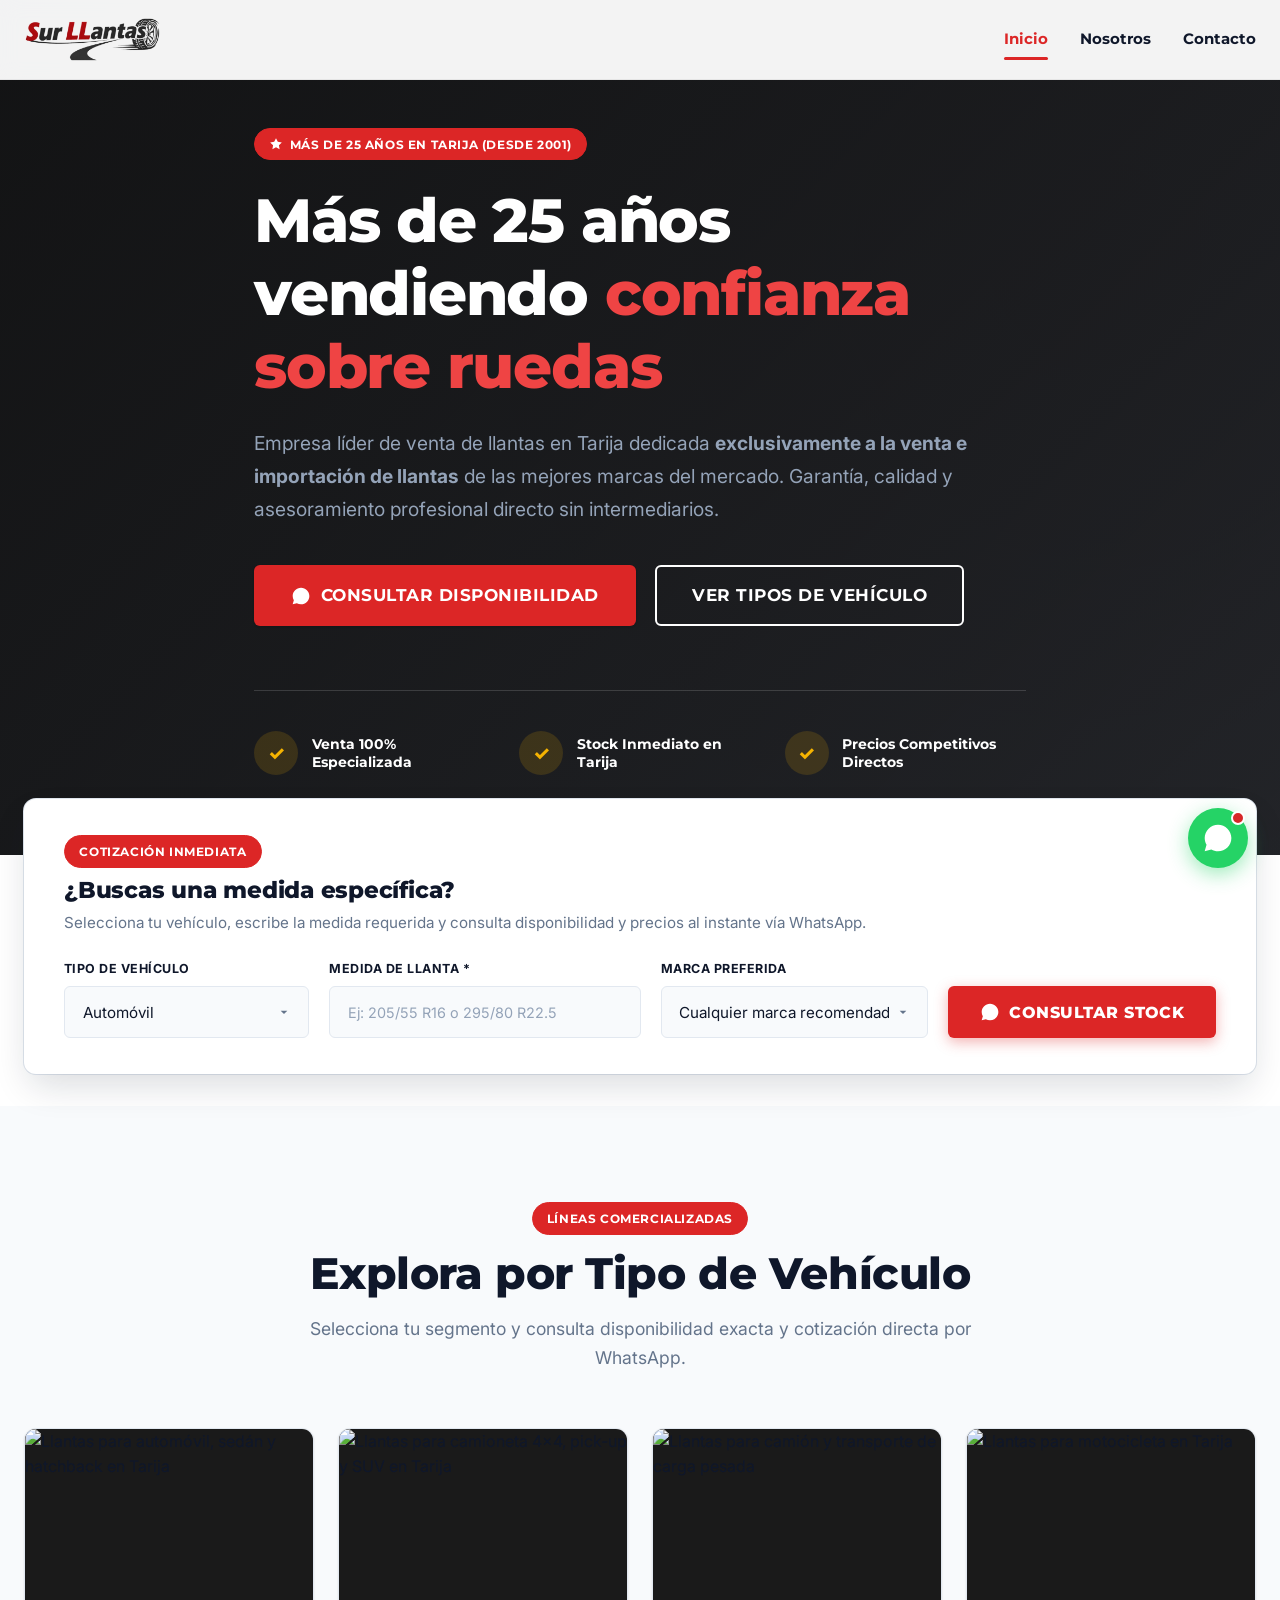
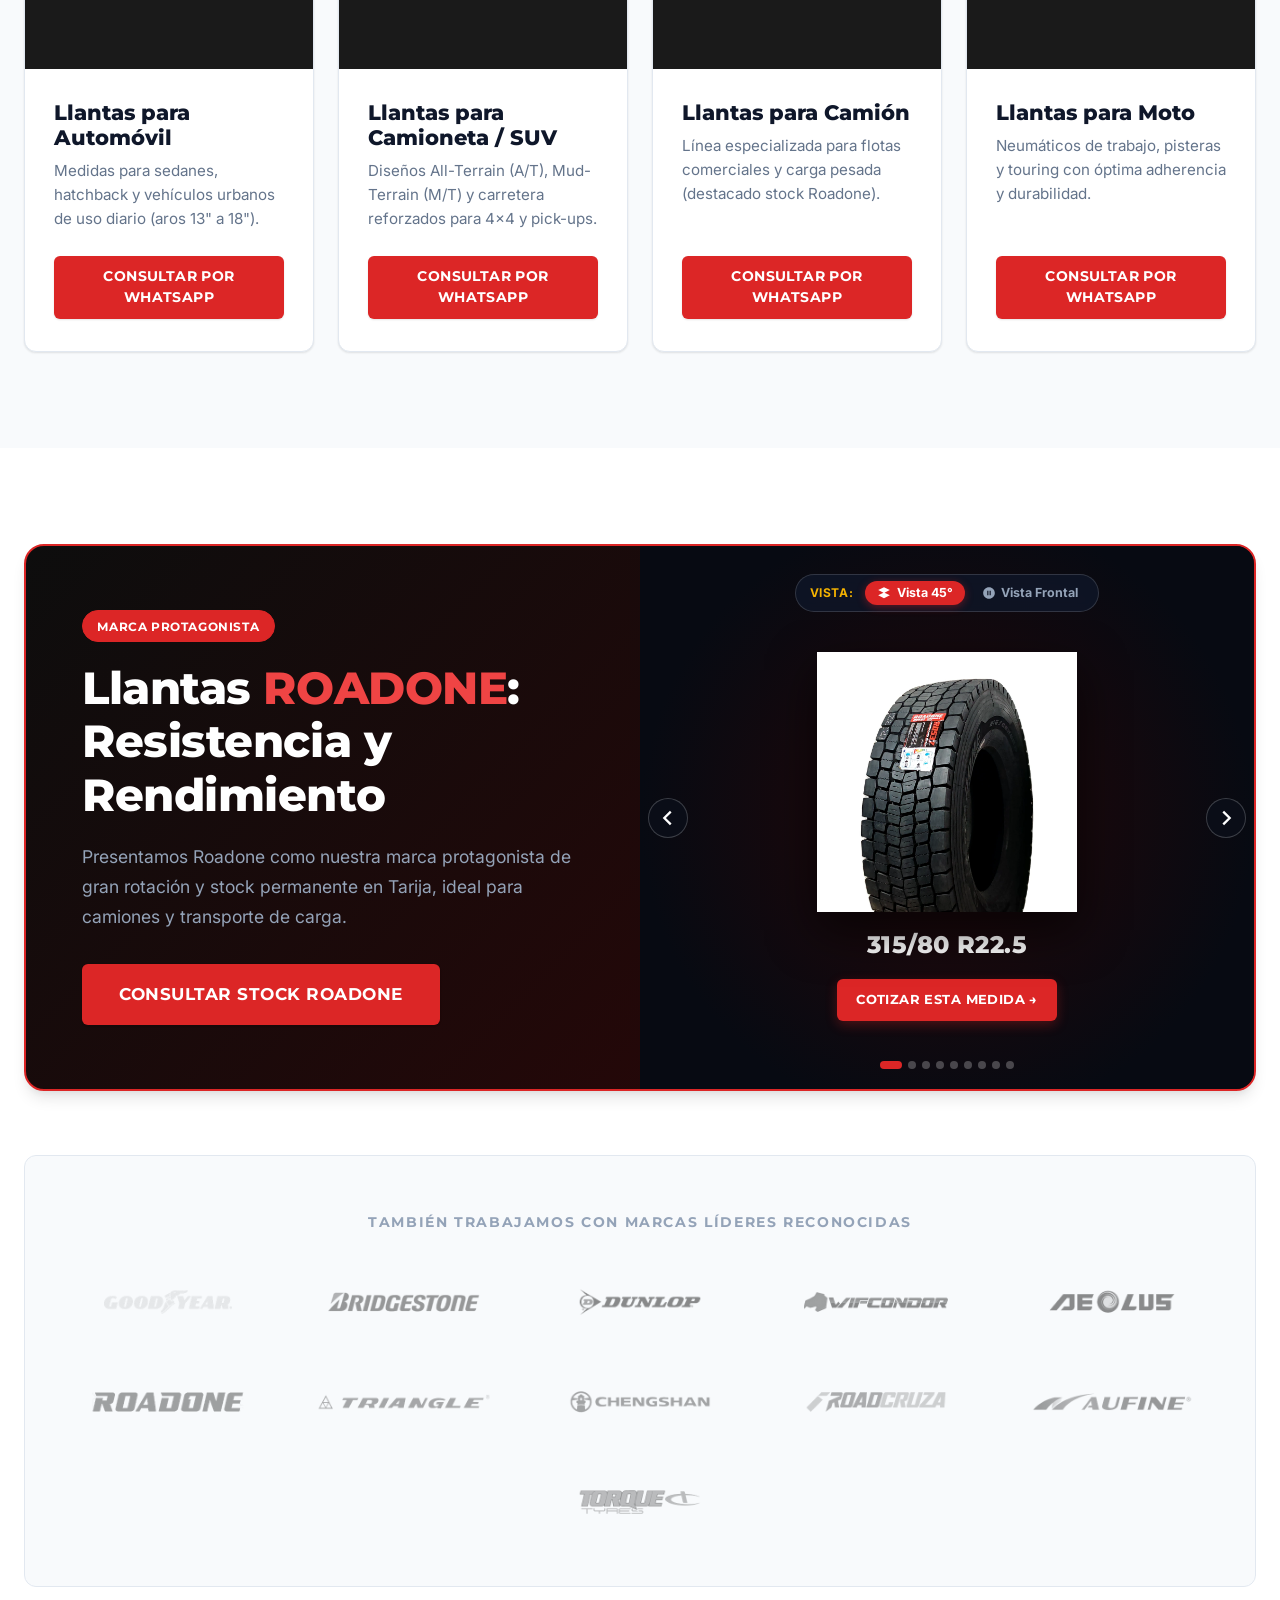
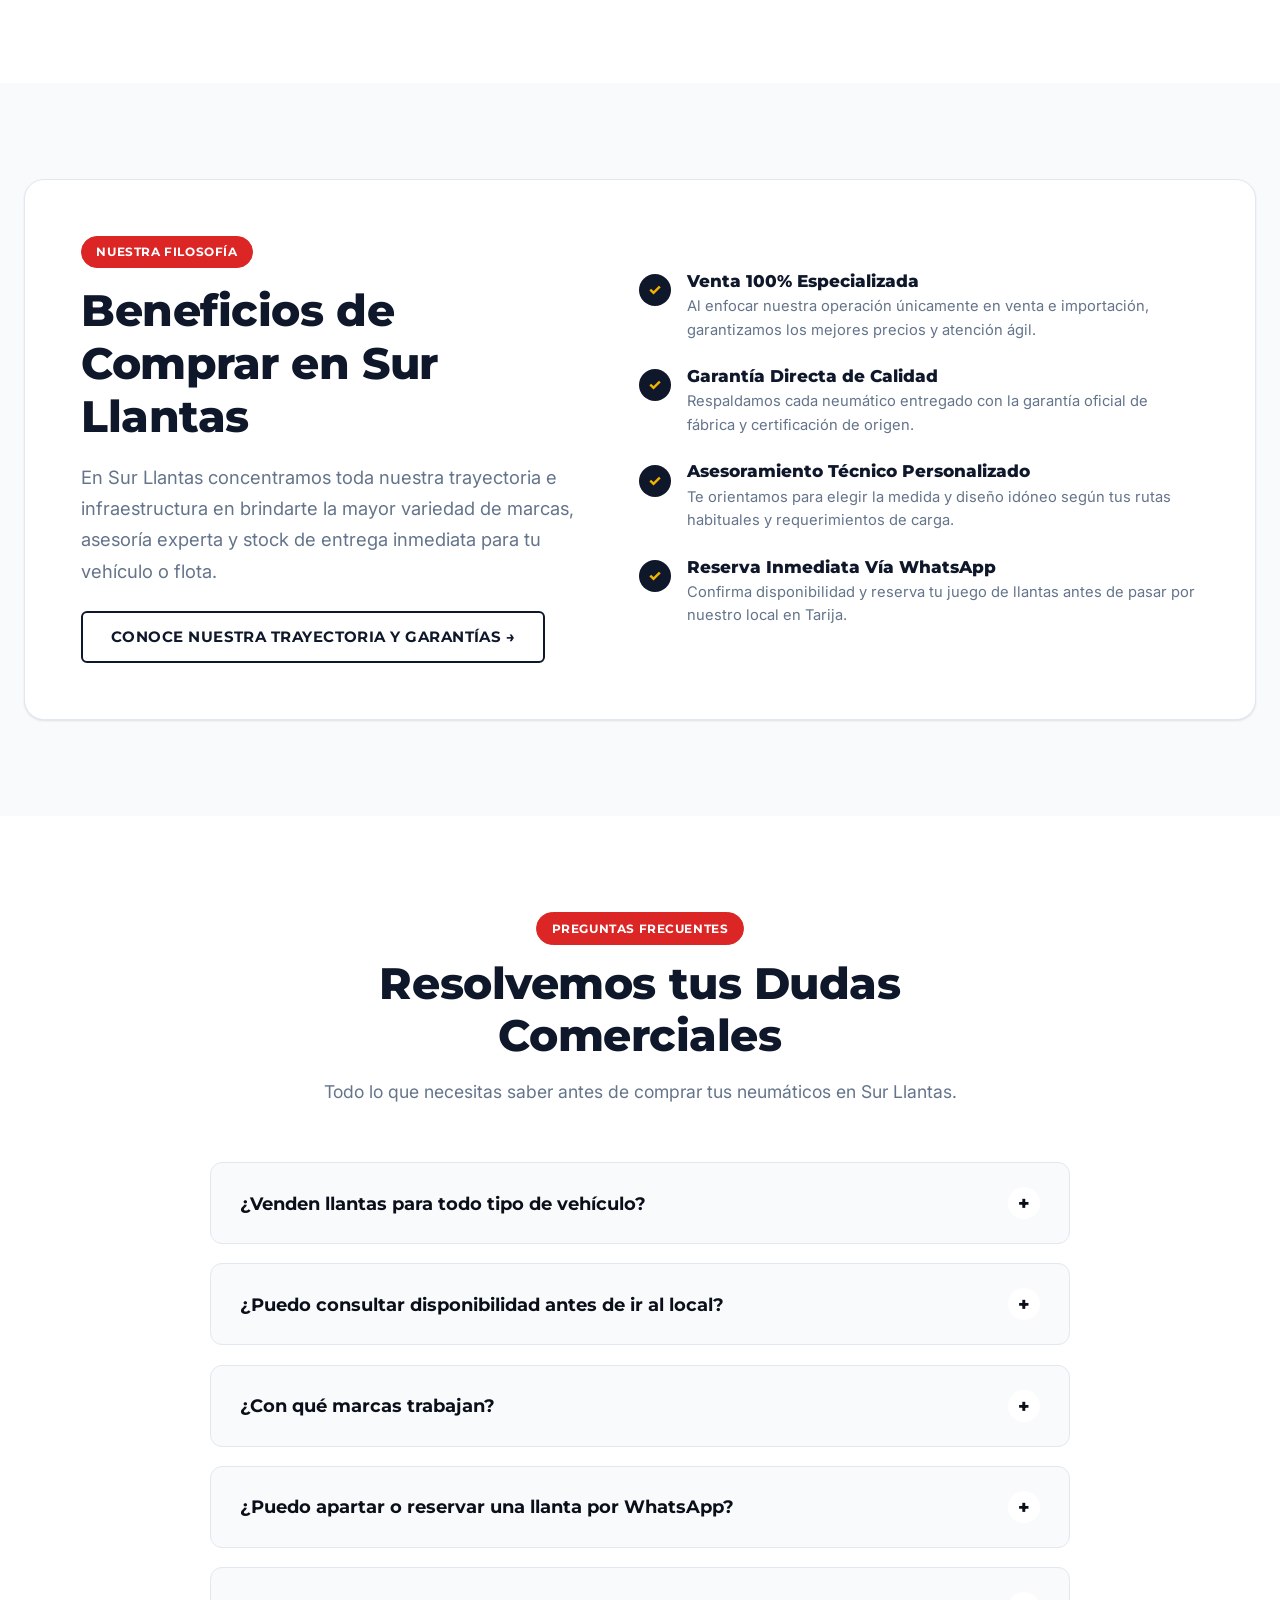
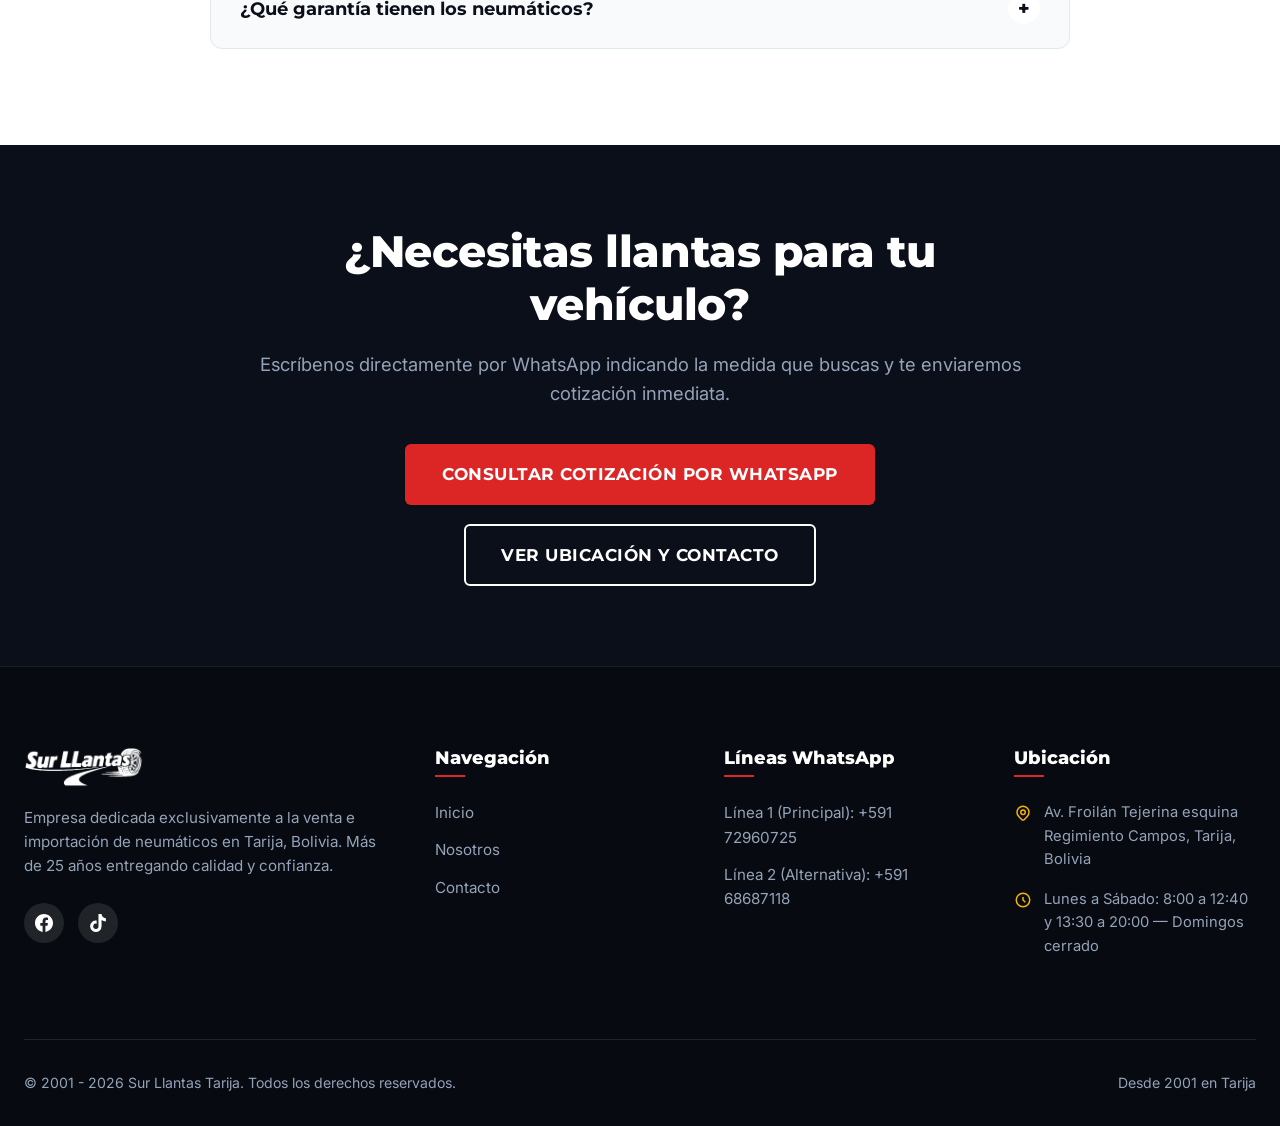
==== web/index.html @ 4b21f536 "feat(analytics): add Vercel Web Analytics and Speed Insights tracking scripts" ====
<!DOCTYPE html>
<html lang="es">
<head>
  <meta charset="UTF-8">
  <meta name="viewport" content="width=device-width, initial-scale=1.0">
  <title>Sur Llantas | Venta de Llantas en Tarija desde 2001</title>
  <meta name="description" content="Sur Llantas en Tarija, Bolivia. Más de 25 años dedicados exclusivamente a la venta e importación de llantas para autos, camionetas 4x4, camiones (marca Roadone) y maquinaria.">
  <meta name="keywords" content="Sur Llantas, venta de llantas Tarija, llantas Tarija Bolivia, Roadone Tarija, llantas camión tarija, tienda de llantas tarija">
  
  <!-- Open Graph & WhatsApp / Redes Sociales Preview Tags -->
  <meta property="og:site_name" content="Sur Llantas Tarija">
  <meta property="og:title" content="Sur Llantas | Venta de Llantas en Tarija desde 2001">
  <meta property="og:description" content="Más de 25 años de experiencia comercializando llantas en Tarija, Bolivia. Venta directa de marcas líderes como Roadone, Goodyear, Bridgestone, Dunlop, Condor, Aeolus, Triangle, Chengshan, Roadcruza, Aufine y Torque.">
  <meta property="og:image" content="https://surllantas.com.bo/assets/img/og-surllantas.jpg">
  <meta property="og:image:secure_url" content="https://surllantas.com.bo/assets/img/og-surllantas.jpg">
  <meta property="og:image:type" content="image/jpeg">
  <meta property="og:image:width" content="640">
  <meta property="og:image:height" content="640">
  <meta property="og:image:alt" content="Sur Llantas Tarija - Venta e Importación de Llantas">
  <meta property="og:url" content="https://surllantas.com.bo/">
  <link rel="canonical" href="https://surllantas.com.bo/">
  <meta property="og:type" content="website">
  <meta property="og:locale" content="es_BO">

  <!-- Twitter Card -->
  <meta name="twitter:card" content="summary_large_image">
  <meta name="twitter:title" content="Sur Llantas | Venta de Llantas en Tarija desde 2001">
  <meta name="twitter:description" content="Más de 25 años de experiencia comercializando llantas en Tarija, Bolivia. Venta directa de marcas líderes como Roadone, Goodyear, Bridgestone, Dunlop, Condor, Aeolus, Triangle, Chengshan, Roadcruza, Aufine y Torque.">
  <meta name="twitter:image" content="https://surllantas.com.bo/assets/img/og-surllantas.jpg">
  
  <!-- Search Engine Thumbnail (Google / Bing / Snippet Previews) -->
  <meta name="thumbnail" content="https://surllantas.com.bo/assets/img/og-surllantas.jpg">
  <link rel="image_src" href="https://surllantas.com.bo/assets/img/og-surllantas.jpg">
  
  <!-- Favicon & Search Engine Icons -->
  <link rel="icon" type="image/png" sizes="48x48" href="assets/img/favicon-48x48.png">
  <link rel="icon" type="image/png" sizes="96x96" href="assets/img/favicon-96x96.png">
  <link rel="icon" type="image/png" sizes="192x192" href="assets/img/favicon-192x192.png">
  <link rel="icon" type="image/png" sizes="512x512" href="assets/img/favicon-512x512.png">
  <link rel="shortcut icon" href="favicon.ico">
  <link rel="apple-touch-icon" sizes="180x180" href="apple-touch-icon.png">
  <link rel="manifest" href="site.webmanifest">
  <meta name="theme-color" content="#D32F2F">

  <!-- Google Fonts -->
  <link rel="preconnect" href="https://fonts.googleapis.com">
  <link rel="preconnect" href="https://fonts.gstatic.com" crossorigin>
  <link href="https://fonts.googleapis.com/css2?family=Inter:wght@400;500;600;700&family=Montserrat:wght@700;800;900&display=swap" rel="stylesheet">
  
  <!-- CSS -->
  <link rel="stylesheet" href="assets/css/styles.css?v=2.3">
  <style>
    .brand-logo-img { max-height: 54px !important; max-width: 180px !important; width: 100% !important; height: 54px !important; object-fit: contain; filter: grayscale(100%); opacity: 0.45; mix-blend-mode: multiply; }
    .brand-strip-grid { display: flex; flex-wrap: wrap; align-items: center; justify-content: center; gap: 2.75rem 3.5rem; max-width: 1240px; margin: 0 auto; }
    .brand-logo-item { display: flex; align-items: center; justify-content: center; width: 180px; height: 56px; }
  </style>

  <!-- JSON-LD Structured Data Schema (LocalBusiness / AutoPartsStore & WebPage) -->
  <script type="application/ld+json">
  {
    "@context": "https://schema.org",
    "@graph": [
      {
        "@type": "WebSite",
        "@id": "https://surllantas.com.bo/#website",
        "url": "https://surllantas.com.bo/",
        "name": "Sur Llantas Tarija",
        "publisher": {
          "@id": "https://surllantas.com.bo/#organization"
        }
      },
      {
        "@type": "WebPage",
        "@id": "https://surllantas.com.bo/#webpage",
        "url": "https://surllantas.com.bo/",
        "name": "Sur Llantas | Venta de Llantas en Tarija desde 2001",
        "isPartOf": {
          "@id": "https://surllantas.com.bo/#website"
        },
        "about": {
          "@id": "https://surllantas.com.bo/#organization"
        },
        "description": "Sur Llantas en Tarija, Bolivia. Más de 25 años dedicados exclusivamente a la venta e importación de llantas para autos, camionetas 4x4, camiones (marca Roadone) y maquinaria.",
        "primaryImageOfPage": {
          "@type": "ImageObject",
          "@id": "https://surllantas.com.bo/#primaryimage",
          "url": "https://surllantas.com.bo/assets/img/og-surllantas.jpg",
          "contentUrl": "https://surllantas.com.bo/assets/img/og-surllantas.jpg",
          "width": 640,
          "height": 640,
          "caption": "Sur Llantas Tarija - Logotipo e Identidad Oficial"
        }
      },
      {
        "@type": "AutoPartsStore",
        "@id": "https://surllantas.com.bo/#organization",
        "name": "Sur Llantas",
        "image": {
          "@id": "https://surllantas.com.bo/#primaryimage"
        },
        "logo": {
          "@type": "ImageObject",
          "url": "https://surllantas.com.bo/assets/img/logo-sur-llantas.png",
          "width": 600,
          "height": 180
        },
        "description": "Empresa líder de venta de llantas en Tarija dedicada exclusivamente a la venta e importación de llantas de las mejores marcas del mercado.",
        "url": "https://surllantas.com.bo",
        "telephone": ["+591 72960725", "+591 68687118"],
        "address": {
          "@type": "PostalAddress",
          "streetAddress": "Av. Froilán Tejerina esquina Regimiento Campos",
          "addressLocality": "Tarija",
          "addressRegion": "Tarija",
          "addressCountry": "BO"
        },
        "geo": {
          "@type": "GeoCoordinates",
          "latitude": -21.5121685,
          "longitude": -64.7354856
        },
        "hasMap": "https://www.google.com/maps/place/Sur+Llantas/@-21.5121919,-64.7356868,21z/data=!4m6!3m5!1s0x94064932cfb70e77:0x7c5b359980b01ece!8m2!3d-21.5121685!4d-64.7354856!16s%2Fg%2F11pyr9pqn7",
        "openingHoursSpecification": [
          {
            "@type": "OpeningHoursSpecification",
            "dayOfWeek": ["Monday", "Tuesday", "Wednesday", "Thursday", "Friday", "Saturday"],
            "opens": "08:00",
            "closes": "12:40"
          },
          {
            "@type": "OpeningHoursSpecification",
            "dayOfWeek": ["Monday", "Tuesday", "Wednesday", "Thursday", "Friday", "Saturday"],
            "opens": "13:30",
            "closes": "20:00"
          }
        ],
        "priceRange": "$$",
        "sameAs": [
          "https://www.facebook.com/profile.php?id=100077579211868",
          "https://www.tiktok.com/@surllantas.tarija"
        ]
      }
    ]
  }
  </script>

  <!-- Vercel Web Analytics & Speed Insights -->
  <script>
    window.va = window.va || function () { (window.vaq = window.vaq || []).push(arguments); };
  </script>
  <script defer src="/_vercel/insights/script.js"></script>
  <script>
    window.si = window.si || function () { (window.siq = window.siq || []).push(arguments); };
  </script>
  <script defer src="/_vercel/speed-insights/script.js"></script>
</head>
<body>

  <!-- NAVBAR (SHARED ACROSS ALL PAGES) -->
  <header class="navbar">
    <div class="container navbar__container">
      <a href="index.html" class="navbar__logo">
        <img src="assets/img/logo-sur-llantas.png" alt="Sur Llantas Tarija - Venta de Llantas" class="navbar__logo-img">
      </a>

      <nav class="navbar__nav">
        <a href="index.html" class="navbar__link active">Inicio</a>
        <a href="nosotros.html" class="navbar__link">Nosotros</a>
        <a href="contacto.html" class="navbar__link">Contacto</a>
      </nav>

      <button class="navbar__toggle" aria-label="Abrir menú de navegación móvil" aria-expanded="false">
        <span></span>
        <span></span>
        <span></span>
      </button>
    </div>
  </header>

  <!-- Mobile Drawer Menu -->
  <div class="mobile-menu__overlay"></div>
  <aside class="mobile-menu">
    <div class="mobile-menu__nav">
      <a href="index.html" class="mobile-menu__link active">Inicio</a>
      <a href="nosotros.html" class="mobile-menu__link">Nosotros</a>
      <a href="contacto.html" class="mobile-menu__link">Contacto</a>
    </div>
  </aside>

  <!-- MAIN CONTENT CONTAINER (SEMANTIC & ACCESSIBLE) -->
  <main id="main-content">

  <!-- HERO SECTION -->
  <section class="hero">
    <div class="hero__overlay"></div>
    <div class="container hero__content reveal">
      <div class="badge badge--red hero__badge">
        <svg width="14" height="14" fill="currentColor" viewBox="0 0 24 24">
          <path d="M12 2L15.09 8.26L22 9.27L17 14.14L18.18 21.02L12 17.77L5.82 21.02L7 14.14L2 9.27L8.91 8.26L12 2Z"/>
        </svg>
        Más de 25 Años en Tarija (Desde 2001)
      </div>

      <h1 class="heading-xl hero__title">
        Más de 25 años vendiendo <span style="color: var(--color-rojo-luminoso);">confianza sobre ruedas</span>
      </h1>

      <p class="hero__subtitle">
        Empresa líder de venta de llantas en Tarija dedicada <strong>exclusivamente a la venta e importación de llantas</strong> de las mejores marcas del mercado. Garantía, calidad y asesoramiento profesional directo sin intermediarios.
      </p>

      <div class="hero__actions">
        <a href="https://wa.me/59172960725?text=Hola,%20quiero%20consultar%20disponibilidad%20de%20llantas" target="_blank" class="btn btn--primary btn--lg" aria-label="Consultar disponibilidad por WhatsApp">
          <svg width="20" height="20" fill="currentColor" viewBox="0 0 24 24">
            <path d="M12.031 2c-5.514 0-9.999 4.486-9.999 10 0 1.8.473 3.557 1.371 5.097L2 22l4.996-1.332C8.473 21.536 10.222 22 12.031 22c5.514 0 10-4.486 10-10s-4.486-10-10-10z"/>
          </svg>
          Consultar disponibilidad
        </a>
        <a href="#categorias" class="btn btn--outline-white btn--lg">
          Ver Tipos de Vehículo
        </a>
      </div>

      <div class="hero__features">
        <div class="hero-feat">
          <div class="hero-feat__icon">✓</div>
          <div class="hero-feat__text">Venta 100% Especializada</div>
        </div>
        <div class="hero-feat">
          <div class="hero-feat__icon">✓</div>
          <div class="hero-feat__text">Stock Inmediato en Tarija</div>
        </div>
        <div class="hero-feat">
          <div class="hero-feat__icon">✓</div>
          <div class="hero-feat__text">Precios Competitivos Directos</div>
        </div>
      </div>
    </div>
  </section>

  <!-- SELECTOR RÁPIDO DE MEDIDAS (COTIZADOR EXPRESS A WHATSAPP) -->
  <section class="section-quote-bar" aria-label="Cotizador rápido de llantas por medida">
    <div class="container">
      <div class="quote-bar-card reveal">
        <div class="quote-bar-header">
          <div class="badge badge--red quote-bar-header__badge">Cotización Inmediata</div>
          <h2 class="quote-bar-header__title">¿Buscas una medida específica?</h2>
          <p class="quote-bar-header__desc">Selecciona tu vehículo, escribe la medida requerida y consulta disponibilidad y precios al instante vía WhatsApp.</p>
        </div>

        <form id="tireQuoteForm" class="quote-bar-form" novalidate>
          <div class="quote-form-group">
            <label for="quoteVehicle" class="quote-form-label">Tipo de Vehículo</label>
            <div class="quote-select-wrapper">
              <select id="quoteVehicle" name="vehicle" class="quote-form-select" required>
                <option value="Automóvil" selected>Automóvil</option>
                <option value="Camioneta / 4x4">Camioneta / 4x4</option>
                <option value="Camión / Transporte Pesado">Camión / Transporte Pesado</option>
                <option value="Motocicleta">Motocicleta</option>
              </select>
            </div>
          </div>

          <div class="quote-form-group">
            <label for="quoteSize" class="quote-form-label">Medida de Llanta *</label>
            <input 
              type="text" 
              id="quoteSize" 
              name="size" 
              class="quote-form-input" 
              placeholder="Ej: 205/55 R16 o 295/80 R22.5" 
              required
              autocomplete="off"
            >
          </div>

          <div class="quote-form-group">
            <label for="quoteBrand" class="quote-form-label">Marca Preferida</label>
            <div class="quote-select-wrapper">
              <select id="quoteBrand" name="brand" class="quote-form-select">
                <option value="Cualquier marca recomendada" selected>Cualquier marca recomendada</option>
                <option value="Roadone">Roadone</option>
                <option value="Goodyear">Goodyear</option>
                <option value="Bridgestone">Bridgestone</option>
                <option value="Dunlop">Dunlop</option>
                <option value="Roadcruza">Roadcruza</option>
                <option value="Condor">Condor</option>
                <option value="Triangle">Triangle</option>
              </select>
            </div>
          </div>

          <div class="quote-form-group quote-form-group--submit">
            <button type="submit" class="btn btn--primary btn--quote-submit" aria-label="Consultar stock de llantas por WhatsApp">
              <svg width="20" height="20" fill="currentColor" viewBox="0 0 24 24" aria-hidden="true">
                <path d="M12.031 2c-5.514 0-9.999 4.486-9.999 10 0 1.8.473 3.557 1.371 5.097L2 22l4.996-1.332C8.473 21.536 10.222 22 12.031 22c5.514 0 10-4.486 10-10s-4.486-10-10-10z"/>
              </svg>
              <span>Consultar Stock</span>
            </button>
          </div>
        </form>
      </div>
    </div>
  </section>



  <!-- EXPLORA POR TIPO DE VEHÍCULO (CATEGORÍAS) -->
  <section id="categorias" class="section-catalog" style="padding: 6rem 0; background-color: var(--bg-surface);">
    <div class="container">
      <div class="section-header text-center reveal">
        <div class="badge badge--red section-header__subtitle">Líneas Comercializadas</div>
        <h2 class="heading-lg section-header__title">Explora por Tipo de Vehículo</h2>
        <p class="section-header__desc">
          Selecciona tu segmento y consulta disponibilidad exacta y cotización directa por WhatsApp.
        </p>
      </div>

      <div class="grid-4">
        <!-- Automóvil -->
        <div class="category-card reveal">
          <div class="category-card__media">
            <img src="https://images.unsplash.com/photo-1541899481282-d53bffe3c35d?q=80&w=800&auto=format&fit=crop" alt="Llantas para automóvil, sedán y hatchback en Tarija" class="category-card__img" loading="lazy">
          </div>
          <div class="category-card__body">
            <div>
              <h3 class="heading-md category-card__title">Llantas para Automóvil</h3>
              <p class="category-card__desc">Medidas para sedanes, hatchback y vehículos urbanos de uso diario (aros 13" a 18").</p>
            </div>
            <div>
              <a href="https://wa.me/59172960725?text=Hola,%20quisiera%20consultar%20tallas%20y%20precios%20de%20llantas%20para%20Autom%C3%B3vil" target="_blank" class="btn btn--primary btn--sm" style="width: 100%;" aria-label="Consultar llantas para automóvil">
                Consultar por WhatsApp
              </a>
            </div>
          </div>
        </div>

        <!-- Camioneta / SUV -->
        <div class="category-card reveal">
          <div class="category-card__media">
            <img src="https://images.unsplash.com/photo-1559416523-140ddc3d238c?q=80&w=800&auto=format&fit=crop" alt="Llantas para camioneta 4x4, pick-up y SUV en Tarija" class="category-card__img" loading="lazy">
          </div>
          <div class="category-card__body">
            <div>
              <h3 class="heading-md category-card__title">Llantas para Camioneta / SUV</h3>
              <p class="category-card__desc">Diseños All-Terrain (A/T), Mud-Terrain (M/T) y carretera reforzados para 4x4 y pick-ups.</p>
            </div>
            <div>
              <a href="https://wa.me/59172960725?text=Hola,%20quisiera%20consultar%20disponibilidad%20de%20llantas%20para%20Camioneta%20o%20SUV" target="_blank" class="btn btn--primary btn--sm" style="width: 100%;" aria-label="Consultar llantas para camioneta">
                Consultar por WhatsApp
              </a>
            </div>
          </div>
        </div>

        <!-- Camión -->
        <div class="category-card reveal">
          <div class="category-card__media">
            <img src="https://images.unsplash.com/photo-1601584115197-04ecc0da31d7?q=80&w=800&auto=format&fit=crop" alt="Llantas para camión y transporte de carga pesada" class="category-card__img" loading="lazy">
          </div>
          <div class="category-card__body">
            <div>
              <h3 class="heading-md category-card__title">Llantas para Camión</h3>
              <p class="category-card__desc">Línea especializada para flotas comerciales y carga pesada (destacado stock Roadone).</p>
            </div>
            <div>
              <a href="https://wa.me/59172960725?text=Hola,%20quisiera%20consultar%20stock%20de%20llantas%20para%20Cami%C3%B3n" target="_blank" class="btn btn--primary btn--sm" style="width: 100%;" aria-label="Consultar llantas para camión">
                Consultar por WhatsApp
              </a>
            </div>
          </div>
        </div>

        <!-- Moto -->
        <div class="category-card reveal">
          <div class="category-card__media">
            <img src="https://images.unsplash.com/photo-1558981806-ec527fa84c39?q=80&w=800&auto=format&fit=crop" alt="Llantas para motocicleta en Tarija" class="category-card__img" loading="lazy">
          </div>
          <div class="category-card__body">
            <div>
              <h3 class="heading-md category-card__title">Llantas para Moto</h3>
              <p class="category-card__desc">Neumáticos de trabajo, pisteras y touring con óptima adherencia y durabilidad.</p>
            </div>
            <div>
              <a href="https://wa.me/59172960725?text=Hola,%20quisiera%20consultar%20medidas%20de%20llantas%20para%20Moto" target="_blank" class="btn btn--primary btn--sm" style="width: 100%;" aria-label="Consultar llantas para moto">
                Consultar por WhatsApp
              </a>
            </div>
          </div>
        </div>
      </div>
    </div>
  </section>

  <!-- MARCA DESTACADA (ROADONE) -->
  <section class="section-brand">
    <div class="container">
      <div class="brand-banner reveal">
        <div class="brand-banner__grid">
          <div class="brand-banner__content">
            <div class="badge badge--red brand-banner__badge">Marca Protagonista</div>
            <h2 class="heading-lg brand-banner__title">
              Llantas <span>ROADONE</span>: Resistencia y Rendimiento
            </h2>
            <p class="brand-banner__desc">
              Presentamos Roadone como nuestra marca protagonista de gran rotación y stock permanente en Tarija, ideal para camiones y transporte de carga.
            </p>
            <div class="brand-banner__actions">
              <a href="https://wa.me/59172960725?text=Hola,%20quiero%20consultar%20stock%20y%20precios%20de%20la%20marca%20Roadone" target="_blank" class="btn btn--red btn--lg" aria-label="Consultar Stock Roadone por WhatsApp">
                Consultar Stock Roadone
              </a>
            </div>
          </div>

          <div class="brand-banner__media roadone-slider-wrapper">
            
            <!-- Angle Switcher: 45° vs Frente -->
            <div class="roadone-angle-toggle" role="group" aria-label="Cambiar ángulo de visualización de llantas">
              <span class="roadone-angle-toggle__label">Vista:</span>
              <div class="roadone-angle-toggle__pills">
                <button type="button" class="roadone-angle-btn active" data-angle="45" aria-pressed="true">
                  <svg width="14" height="14" fill="currentColor" viewBox="0 0 24 24"><path d="M12 2L2 7l10 5 10-5-10-5zm0 9l-10 5 10 5 10-5-10-5z"/></svg>
                  Vista 45°
                </button>
                <button type="button" class="roadone-angle-btn" data-angle="frente" aria-pressed="false">
                  <svg width="14" height="14" fill="currentColor" viewBox="0 0 24 24"><path d="M12 2C6.48 2 2 6.48 2 12s4.48 10 10 10 10-4.48 10-10S17.52 2 12 2zm-1 14H9V8h2v8zm4 0h-2V8h2v8z"/></svg>
                  Vista Frontal
                </button>
              </div>
            </div>

            <!-- Slider Viewport & Slides Track -->
            <div class="roadone-slider" id="roadoneSlider" aria-roledescription="carrusel" aria-label="Catálogo de modelos Roadone en stock">
              <div class="roadone-slider__track" id="roadoneSliderTrack">

                <!-- Slide 1: 315/80 R22.5 -->
                <div class="roadone-card active" data-size="315/80 R22.5">
                  <div class="roadone-card__visual">
                    <img src="assets/img/productos/roadone-rd537-45.webp" alt="Llanta Roadone 315/80R22.5 vista 45 grados" class="roadone-card__img roadone-card__img--45" loading="lazy">
                    <img src="assets/img/productos/roadone-rd537-frente.webp" alt="Llanta Roadone 315/80R22.5 vista frontal" class="roadone-card__img roadone-card__img--frente" style="display:none;" loading="lazy">
                  </div>
                  <div class="roadone-card__meta">
                    <span class="roadone-card__size">315/80 R22.5</span>
                  </div>
                  <a href="https://wa.me/59172960725?text=Hola,%20quiero%20consultar%20precio%20y%20stock%20de%20la%20llanta%20Roadone%20medida%20315/80R22.5" target="_blank" class="btn btn--primary btn--sm roadone-card__btn" aria-label="Cotizar medida 315/80 R22.5 por WhatsApp">
                    Cotizar esta Medida →
                  </a>
                </div>

                <!-- Slide 2: 315/80 R22.5 (HF31) -->
                <div class="roadone-card" data-size="315/80 R22.5">
                  <div class="roadone-card__visual">
                    <img src="assets/img/productos/roadone-hf31-45.webp" alt="Llanta Roadone 315/80R22.5 vista 45 grados" class="roadone-card__img roadone-card__img--45" loading="lazy">
                    <img src="assets/img/productos/roadone-hf31-frente.webp" alt="Llanta Roadone 315/80R22.5 vista frontal" class="roadone-card__img roadone-card__img--frente" style="display:none;" loading="lazy">
                  </div>
                  <div class="roadone-card__meta">
                    <span class="roadone-card__size">315/80 R22.5</span>
                  </div>
                  <a href="https://wa.me/59172960725?text=Hola,%20quiero%20consultar%20precio%20y%20stock%20de%20la%20llanta%20Roadone%20medida%20315/80R22.5" target="_blank" class="btn btn--primary btn--sm roadone-card__btn" aria-label="Cotizar medida 315/80 R22.5 por WhatsApp">
                    Cotizar esta Medida →
                  </a>
                </div>

                <!-- Slide 3: 12 R22.5 -->
                <div class="roadone-card" data-size="12 R22.5">
                  <div class="roadone-card__visual">
                    <img src="assets/img/productos/roadone-qa919-45.webp" alt="Llanta Roadone 12R22.5 vista 45 grados" class="roadone-card__img roadone-card__img--45" loading="lazy">
                    <img src="assets/img/productos/roadone-qa919-frente.webp" alt="Llanta Roadone 12R22.5 vista frontal" class="roadone-card__img roadone-card__img--frente" style="display:none;" loading="lazy">
                  </div>
                  <div class="roadone-card__meta">
                    <span class="roadone-card__size">12 R22.5</span>
                  </div>
                  <a href="https://wa.me/59172960725?text=Hola,%20quiero%20consultar%20precio%20y%20stock%20de%20la%20llanta%20Roadone%20medida%2012R22.5" target="_blank" class="btn btn--primary btn--sm roadone-card__btn" aria-label="Cotizar medida 12 R22.5 por WhatsApp">
                    Cotizar esta Medida →
                  </a>
                </div>

                <!-- Slide 4: 295/80 R22.5 -->
                <div class="roadone-card" data-size="295/80 R22.5">
                  <div class="roadone-card__visual">
                    <img src="assets/img/productos/roadone-rd35-45.webp" alt="Llanta Roadone 295/80R22.5 vista 45 grados" class="roadone-card__img roadone-card__img--45" loading="lazy">
                    <img src="assets/img/productos/roadone-rd35-frente.webp" alt="Llanta Roadone 295/80R22.5 vista frontal" class="roadone-card__img roadone-card__img--frente" style="display:none;" loading="lazy">
                  </div>
                  <div class="roadone-card__meta">
                    <span class="roadone-card__size">295/80 R22.5</span>
                  </div>
                  <a href="https://wa.me/59172960725?text=Hola,%20quiero%20consultar%20precio%20y%20stock%20de%20la%20llanta%20Roadone%20medida%20295/80R22.5" target="_blank" class="btn btn--primary btn--sm roadone-card__btn" aria-label="Cotizar medida 295/80 R22.5 por WhatsApp">
                    Cotizar esta Medida →
                  </a>
                </div>

                <!-- Slide 5: 315/80 R22.5 (HF81) -->
                <div class="roadone-card" data-size="315/80 R22.5">
                  <div class="roadone-card__visual">
                    <img src="assets/img/productos/roadone-hf81-45.webp" alt="Llanta Roadone 315/80R22.5 vista 45 grados" class="roadone-card__img roadone-card__img--45" loading="lazy">
                    <img src="assets/img/productos/roadone-hf81-frente.webp" alt="Llanta Roadone 315/80R22.5 vista frontal" class="roadone-card__img roadone-card__img--frente" style="display:none;" loading="lazy">
                  </div>
                  <div class="roadone-card__meta">
                    <span class="roadone-card__size">315/80 R22.5</span>
                  </div>
                  <a href="https://wa.me/59172960725?text=Hola,%20quiero%20consultar%20precio%20y%20stock%20de%20la%20llanta%20Roadone%20medida%20315/80R22.5" target="_blank" class="btn btn--primary btn--sm roadone-card__btn" aria-label="Cotizar medida 315/80 R22.5 por WhatsApp">
                    Cotizar esta Medida →
                  </a>
                </div>

                <!-- Slide 6: 275/80 R22.5 -->
                <div class="roadone-card" data-size="275/80 R22.5">
                  <div class="roadone-card__visual">
                    <img src="assets/img/productos/roadone-hf82plus-45.webp" alt="Llanta Roadone 275/80R22.5 vista 45 grados" class="roadone-card__img roadone-card__img--45" loading="lazy">
                    <img src="assets/img/productos/roadone-hf82plus-frente.webp" alt="Llanta Roadone 275/80R22.5 vista frontal" class="roadone-card__img roadone-card__img--frente" style="display:none;" loading="lazy">
                  </div>
                  <div class="roadone-card__meta">
                    <span class="roadone-card__size">275/80 R22.5</span>
                  </div>
                  <a href="https://wa.me/59172960725?text=Hola,%20quiero%20consultar%20precio%20y%20stock%20de%20la%20llanta%20Roadone%20medida%20275/80R22.5" target="_blank" class="btn btn--primary btn--sm roadone-card__btn" aria-label="Cotizar medida 275/80 R22.5 por WhatsApp">
                    Cotizar esta Medida →
                  </a>
                </div>

                <!-- Slide 7: 315/70 R22.5 -->
                <div class="roadone-card" data-size="315/70 R22.5">
                  <div class="roadone-card__visual">
                    <img src="assets/img/productos/roadone-hd55-45.webp" alt="Llanta Roadone 315/70R22.5 vista 45 grados" class="roadone-card__img roadone-card__img--45" loading="lazy">
                    <img src="assets/img/productos/roadone-hd55-frente.webp" alt="Llanta Roadone 315/70R22.5 vista frontal" class="roadone-card__img roadone-card__img--frente" style="display:none;" loading="lazy">
                  </div>
                  <div class="roadone-card__meta">
                    <span class="roadone-card__size">315/70 R22.5</span>
                  </div>
                  <a href="https://wa.me/59172960725?text=Hola,%20quiero%20consultar%20precio%20y%20stock%20de%20la%20llanta%20Roadone%20medida%20315/70R22.5" target="_blank" class="btn btn--primary btn--sm roadone-card__btn" aria-label="Cotizar medida 315/70 R22.5 por WhatsApp">
                    Cotizar esta Medida →
                  </a>
                </div>

                <!-- Slide 8: 385/55 R22.5 -->
                <div class="roadone-card" data-size="385/55 R22.5">
                  <div class="roadone-card__visual">
                    <img src="assets/img/productos/roadone-hf281-45.webp" alt="Llanta Roadone 385/55R22.5 vista 45 grados" class="roadone-card__img roadone-card__img--45" loading="lazy">
                    <img src="assets/img/productos/roadone-hf281-frente.webp" alt="Llanta Roadone 385/55R22.5 vista frontal" class="roadone-card__img roadone-card__img--frente" style="display:none;" loading="lazy">
                  </div>
                  <div class="roadone-card__meta">
                    <span class="roadone-card__size">385/55 R22.5</span>
                  </div>
                  <a href="https://wa.me/59172960725?text=Hola,%20quiero%20consultar%20precio%20y%20stock%20de%20la%20llanta%20Roadone%20medida%20385/55R22.5" target="_blank" class="btn btn--primary btn--sm roadone-card__btn" aria-label="Cotizar medida 385/55 R22.5 por WhatsApp">
                    Cotizar esta Medida →
                  </a>
                </div>

                <!-- Slide 9: 385/65 R22.5 -->
                <div class="roadone-card" data-size="385/65 R22.5">
                  <div class="roadone-card__visual">
                    <img src="assets/img/productos/roadone-ra36-45.webp" alt="Llanta Roadone 385/65R22.5 vista 45 grados" class="roadone-card__img roadone-card__img--45" loading="lazy">
                    <img src="assets/img/productos/roadone-ra36-frente.webp" alt="Llanta Roadone 385/65R22.5 vista frontal" class="roadone-card__img roadone-card__img--frente" style="display:none;" loading="lazy">
                  </div>
                  <div class="roadone-card__meta">
                    <span class="roadone-card__size">385/65 R22.5</span>
                  </div>
                  <a href="https://wa.me/59172960725?text=Hola,%20quiero%20consultar%20precio%20y%20stock%20de%20la%20llanta%20Roadone%20medida%20385/65R22.5" target="_blank" class="btn btn--primary btn--sm roadone-card__btn" aria-label="Cotizar medida 385/65 R22.5 por WhatsApp">
                    Cotizar esta Medida →
                  </a>
                </div>

              </div>
            </div>

            <!-- Navigation Controls -->
            <button type="button" class="roadone-slider__arrow roadone-slider__arrow--prev" id="roadonePrev" aria-label="Ver modelo Roadone anterior">
              <svg width="22" height="22" fill="none" stroke="currentColor" stroke-width="2.5" viewBox="0 0 24 24"><path d="M15 19l-7-7 7-7"/></svg>
            </button>
            <button type="button" class="roadone-slider__arrow roadone-slider__arrow--next" id="roadoneNext" aria-label="Ver modelo Roadone siguiente">
              <svg width="22" height="22" fill="none" stroke="currentColor" stroke-width="2.5" viewBox="0 0 24 24"><path d="M9 5l7 7-7 7"/></svg>
            </button>

            <!-- Dots Pagination -->
            <div class="roadone-slider__dots" id="roadoneDots" role="tablist" aria-label="Seleccionar modelo Roadone"></div>

          </div>
        </div>
      </div>

      <!-- FRANJA INSTITUCIONAL DE MARCAS (TRUST CLOUD) -->
      <div class="brand-strip-section reveal" style="margin-top: 4rem;">
        <div class="brand-strip-title">También trabajamos con marcas líderes reconocidas</div>
        <div class="brand-strip-grid">
          <div class="brand-logo-item" title="Llantas Goodyear">
            <img src="assets/img/marcas/goodyear.webp" alt="Logotipo oficial Goodyear" width="180" height="54" style="max-height: 54px; max-width: 180px; width: 100%; height: 54px; object-fit: contain;" loading="lazy" class="brand-logo-img">
          </div>
          <div class="brand-logo-item" title="Llantas Bridgestone">
            <img src="assets/img/marcas/bridgestone.webp" alt="Logotipo oficial Bridgestone" width="180" height="54" style="max-height: 54px; max-width: 180px; width: 100%; height: 54px; object-fit: contain;" loading="lazy" class="brand-logo-img">
          </div>
          <div class="brand-logo-item" title="Llantas Dunlop">
            <img src="assets/img/marcas/dunlop.webp" alt="Logotipo oficial Dunlop" width="180" height="54" style="max-height: 54px; max-width: 180px; width: 100%; height: 54px; object-fit: contain;" loading="lazy" class="brand-logo-img">
          </div>
          <div class="brand-logo-item" title="Llantas Condor">
            <img src="assets/img/marcas/condor.webp" alt="Logotipo oficial Condor" width="180" height="54" style="max-height: 54px; max-width: 180px; width: 100%; height: 54px; object-fit: contain;" loading="lazy" class="brand-logo-img">
          </div>
          <div class="brand-logo-item" title="Llantas Aeolus">
            <img src="assets/img/marcas/aeolus.webp" alt="Logotipo oficial Aeolus" width="180" height="54" style="max-height: 54px; max-width: 180px; width: 100%; height: 54px; object-fit: contain;" loading="lazy" class="brand-logo-img">
          </div>
          <div class="brand-logo-item" title="Llantas Roadone">
            <img src="assets/img/marcas/roadone.webp" alt="Logotipo oficial Roadone" width="180" height="54" style="max-height: 54px; max-width: 180px; width: 100%; height: 54px; object-fit: contain;" loading="lazy" class="brand-logo-img">
          </div>
          <div class="brand-logo-item" title="Llantas Triangle">
            <img src="assets/img/marcas/triangle.webp" alt="Logotipo oficial Triangle" width="180" height="54" style="max-height: 54px; max-width: 180px; width: 100%; height: 54px; object-fit: contain;" loading="lazy" class="brand-logo-img">
          </div>
          <div class="brand-logo-item" title="Llantas Chengshan">
            <img src="assets/img/marcas/chengshan.webp" alt="Logotipo oficial Chengshan" width="180" height="54" style="max-height: 54px; max-width: 180px; width: 100%; height: 54px; object-fit: contain;" loading="lazy" class="brand-logo-img">
          </div>
          <div class="brand-logo-item" title="Llantas Roadcruza">
            <img src="assets/img/marcas/roadcruza.webp" alt="Logotipo oficial Roadcruza" width="180" height="54" style="max-height: 54px; max-width: 180px; width: 100%; height: 54px; object-fit: contain;" loading="lazy" class="brand-logo-img">
          </div>
          <div class="brand-logo-item" title="Llantas Aufine">
            <img src="assets/img/marcas/aufine.webp" alt="Logotipo oficial Aufine" width="180" height="54" style="max-height: 54px; max-width: 180px; width: 100%; height: 54px; object-fit: contain;" loading="lazy" class="brand-logo-img">
          </div>
          <div class="brand-logo-item" title="Llantas Torque">
            <img src="assets/img/marcas/torque.webp" alt="Logotipo oficial Torque" width="180" height="54" style="max-height: 54px; max-width: 180px; width: 100%; height: 54px; object-fit: contain;" loading="lazy" class="brand-logo-img">
          </div>
        </div>
      </div>
    </div>
  </section>

  <!-- BENEFICIOS Y PROPUESTA COMERCIAL -->
  <section class="section-proposal">
    <div class="container">
      <div class="proposal-box reveal">
        <div class="proposal-grid">
          <div class="proposal-info">
            <div class="badge badge--red" style="margin-bottom: 1rem;">Nuestra Filosofía</div>
            <h2 class="heading-lg" style="margin-bottom: 1.2rem;">Beneficios de Comprar en Sur Llantas</h2>
            <p class="text-lead">
              En Sur Llantas concentramos toda nuestra trayectoria e infraestructura en brindarte la mayor variedad de marcas, asesoría experta y stock de entrega inmediata para tu vehículo o flota.
            </p>
            <div style="margin-top: 1.5rem;">
              <a href="nosotros.html" class="btn btn--outline">
                Conoce nuestra trayectoria y garantías →
              </a>
            </div>
          </div>

          <div class="proposal-list">
            <div class="proposal-item">
              <div class="proposal-item__icon">✓</div>
              <div class="proposal-item__text">
                <h4>Venta 100% Especializada</h4>
                <p>Al enfocar nuestra operación únicamente en venta e importación, garantizamos los mejores precios y atención ágil.</p>
              </div>
            </div>

            <div class="proposal-item">
              <div class="proposal-item__icon">✓</div>
              <div class="proposal-item__text">
                <h4>Garantía Directa de Calidad</h4>
                <p>Respaldamos cada neumático entregado con la garantía oficial de fábrica y certificación de origen.</p>
              </div>
            </div>

            <div class="proposal-item">
              <div class="proposal-item__icon">✓</div>
              <div class="proposal-item__text">
                <h4>Asesoramiento Técnico Personalizado</h4>
                <p>Te orientamos para elegir la medida y diseño idóneo según tus rutas habituales y requerimientos de carga.</p>
              </div>
            </div>

            <div class="proposal-item">
              <div class="proposal-item__icon">✓</div>
              <div class="proposal-item__text">
                <h4>Reserva Inmediata Vía WhatsApp</h4>
                <p>Confirma disponibilidad y reserva tu juego de llantas antes de pasar por nuestro local en Tarija.</p>
              </div>
            </div>
          </div>
        </div>
      </div>
    </div>
  </section>

  <!-- PREGUNTAS FRECUENTES (FAQ ACCORDION) -->
  <section class="faq-section">
    <div class="container">
      <div class="section-header text-center reveal">
        <div class="badge badge--red section-header__subtitle">Preguntas Frecuentes</div>
        <h2 class="heading-lg section-header__title">Resolvemos tus Dudas Comerciales</h2>
        <p class="section-header__desc">
          Todo lo que necesitas saber antes de comprar tus neumáticos en Sur Llantas.
        </p>
      </div>

      <div class="faq-accordion reveal">
        <div class="faq-item">
          <button class="faq-question">
            <span>¿Venden llantas para todo tipo de vehículo?</span>
            <div class="faq-icon">+</div>
          </button>
          <div class="faq-answer">
            Sí. Disponemos de un amplio catálogo de llantas para automóviles, camionetas 4x4, transporte de carga y pasajeros, motocicletas y maquinaria industrial.
          </div>
        </div>

        <div class="faq-item">
          <button class="faq-question">
            <span>¿Puedo consultar disponibilidad antes de ir al local?</span>
            <div class="faq-icon">+</div>
          </button>
          <div class="faq-answer">
            ¡Por supuesto! Es la forma recomendada. Puedes escribirnos a cualquiera de nuestras dos líneas de WhatsApp (+591 72960725 o +591 68687118) indicando la medida que buscas y te confirmaremos stock inmediato antes de tu visita.
          </div>
        </div>

        <div class="faq-item">
          <button class="faq-question">
            <span>¿Con qué marcas trabajan?</span>
            <div class="faq-icon">+</div>
          </button>
          <div class="faq-answer">
            Nuestra marca principal de mayor rotación y stock disponible es <strong>Roadone</strong>. Adicionalmente comercializamos marcas reconocidas como Goodyear, Bridgestone, Dunlop, Condor, Aeolus, Triangle, Chengshan, Roadcruza, Aufine y Torque.
          </div>
        </div>

        <div class="faq-item">
          <button class="faq-question">
            <span>¿Puedo apartar o reservar una llanta por WhatsApp?</span>
            <div class="faq-icon">+</div>
          </button>
          <div class="faq-answer">
            Sí. Coordinamos la reserva inmediata de tus neumáticos por WhatsApp para que al llegar a nuestro local en Av. Froilán Tejerina esquina Regimiento Campos tu pedido esté preparado y listo para entrega directa.
          </div>
        </div>

        <div class="faq-item">
          <button class="faq-question">
            <span>¿Qué garantía tienen los neumáticos?</span>
            <div class="faq-icon">+</div>
          </button>
          <div class="faq-answer">
            Todos nuestros neumáticos cuentan con garantía oficial de fábrica contra defectos o fallas estructurales de origen. Te respaldamos técnicamente con el sello de confianza y asesoramiento que nos caracteriza desde hace más de 25 años en Tarija.
          </div>
        </div>
      </div>
    </div>
  </section>

  <!-- FINAL CTA -->
  <section class="section-cta">
    <div class="container">
      <div class="cta-box reveal">
        <h2 class="heading-lg cta-box__title">¿Necesitas llantas para tu vehículo?</h2>
        <p class="cta-box__desc">
          Escríbenos directamente por WhatsApp indicando la medida que buscas y te enviaremos cotización inmediata.
        </p>
        <div class="cta-box__actions">
          <a href="https://wa.me/59172960725?text=Hola,%20quiero%20consultar%20disponibilidad%20de%20llantas" target="_blank" class="btn btn--primary btn--lg" aria-label="Consultar disponibilidad por WhatsApp">
            Consultar Cotización por WhatsApp
          </a>
          <a href="contacto.html" class="btn btn--outline-white btn--lg">
            Ver Ubicación y Contacto
          </a>
        </div>
      </div>
    </div>
  </section>

  </main>

  <!-- FOOTER -->
  <footer class="footer">
    <div class="container">
      <div class="footer-grid">
        <div class="footer-brand">
          <div class="footer-brand__logo">
            <img src="assets/img/logo-sur-llantas.png" alt="Sur Llantas Tarija" class="footer-brand__logo-img">
          </div>
          <p class="footer-brand__desc">
            Empresa dedicada exclusivamente a la venta e importación de neumáticos en Tarija, Bolivia. Más de 25 años entregando calidad y confianza.
          </p>
          <div class="footer-socials">
            <a href="https://www.facebook.com/profile.php?id=100077579211868" target="_blank" rel="noopener noreferrer" class="social-link" aria-label="Página de Facebook de Sur Llantas"><svg width="18" height="18" fill="currentColor" viewBox="0 0 24 24"><path d="M24 12.073c0-6.627-5.373-12-12-12s-12 5.373-12 12c0 5.99 4.388 10.954 10.125 11.854v-8.385H7.078v-3.47h3.047V9.43c0-3.007 1.792-4.669 4.533-4.669 1.312 0 2.686.235 2.686.235v2.953H15.83c-1.491 0-1.956.925-1.956 1.874v2.25h3.328l-.532 3.47h-2.796v8.385C19.612 23.027 24 18.062 24 12.073z"/></svg></a>
            <a href="https://www.tiktok.com/@surllantas.tarija" target="_blank" rel="noopener noreferrer" class="social-link" aria-label="Perfil de TikTok de Sur Llantas"><svg width="18" height="18" fill="currentColor" viewBox="0 0 448 512"><path d="M448 209.91a210.06 210.06 0 0 1-122.77-39.25V349.38A162.55 162.55 0 1 1 185 188.31V278.2a74.62 74.62 0 1 0 52.23 71.18V0l88 0a121.18 121.18 0 0 0 1.86 22.17h0A122.18 122.18 0 0 0 381 102.39a121.43 121.43 0 0 0 67 20.14Z"/></svg></a>
          </div>
        </div>

        <div>
          <h4 class="footer-col__title">Navegación</h4>
          <div class="footer-links">
            <a href="index.html">Inicio</a>
            <a href="nosotros.html">Nosotros</a>
            <a href="contacto.html">Contacto</a>
          </div>
        </div>

        <div>
          <h4 class="footer-col__title">Líneas WhatsApp</h4>
          <div class="footer-links">
            <a href="https://wa.me/59172960725" target="_blank" rel="noopener noreferrer">Línea 1 (Principal): +591 72960725</a>
            <a href="https://wa.me/59168687118" target="_blank" rel="noopener noreferrer">Línea 2 (Alternativa): +591 68687118</a>
          </div>
        </div>

        <div>
          <h4 class="footer-col__title">Ubicación</h4>
          <div class="footer-info-item">
            <svg width="18" height="18" fill="none" stroke="currentColor" stroke-width="2" viewBox="0 0 24 24"><path d="M17.657 16.657L13.414 20.9a1.998 1.998 0 01-2.827 0l-4.244-4.243a8 8 0 1111.314 0z"/><path d="M15 11a3 3 0 11-6 0 3 3 0 016 0z"/></svg>
            <a href="https://www.google.com/maps/place/Sur+Llantas/@-21.5121919,-64.7356868,21z/data=!4m6!3m5!1s0x94064932cfb70e77:0x7c5b359980b01ece!8m2!3d-21.5121685!4d-64.7354856!16s%2Fg%2F11pyr9pqn7?entry=ttu&amp;g_ep=EgoyMDI2MDkwMi4wIKXMDSoASAFQAw%3D%3D" target="_blank" rel="noopener noreferrer" title="Ver Sur Llantas en Google Maps">Av. Froilán Tejerina esquina Regimiento Campos, Tarija, Bolivia</a>
          </div>
          <div class="footer-info-item">
            <svg width="18" height="18" fill="none" stroke="currentColor" stroke-width="2" viewBox="0 0 24 24"><path d="M12 8v4l3 3m6-3a9 9 0 11-18 0 9 9 0 0118 0z"/></svg>
            <span>Lunes a Sábado: 8:00 a 12:40 y 13:30 a 20:00 — Domingos cerrado</span>
          </div>
        </div>
      </div>

      <div class="footer-bottom">
        <div>© 2001 - 2026 Sur Llantas Tarija. Todos los derechos reservados.</div>
        <div>Desde 2001 en Tarija</div>
      </div>
    </div>
  </footer>

  <!-- BOTÓN FLOTANTE DE WHATSAPP -->
  <div class="wa-floating-wrapper">
    <div class="wa-popup" id="waPopup" aria-hidden="true">
      <div class="wa-popup__header">
        <div class="wa-popup__header-info">
          <div class="wa-popup__avatar">
            <svg width="24" height="24" fill="currentColor" viewBox="0 0 24 24">
              <path d="M12.031 2c-5.514 0-9.999 4.486-9.999 10 0 1.8.473 3.557 1.371 5.097L2 22l4.996-1.332C8.473 21.536 10.222 22 12.031 22c5.514 0 10-4.486 10-10s-4.486-10-10-10z"/>
            </svg>
          </div>
          <div>
            <h4 class="wa-popup__title">Sur Llantas Tarija</h4>
            <p class="wa-popup__subtitle">Atención y cotizaciones en línea</p>
          </div>
        </div>
        <button class="wa-popup__close" id="waCloseBtn" aria-label="Cerrar ventana de WhatsApp">✕</button>
      </div>
      <div class="wa-popup__body">
        <p class="wa-popup__msg">¡Hola! ¿En qué medida o modelo de llantas podemos asesorarte hoy? Elige una línea:</p>
        <div class="wa-popup__lines">
          <a href="https://wa.me/59172960725?text=Hola,%20quiero%20consultar%20disponibilidad%20de%20llantas" target="_blank" rel="noopener noreferrer" class="wa-popup__line-btn">
            <div class="wa-popup__line-icon">
              <svg width="20" height="20" fill="currentColor" viewBox="0 0 24 24">
                <path d="M12.031 2c-5.514 0-9.999 4.486-9.999 10 0 1.8.473 3.557 1.371 5.097L2 22l4.996-1.332C8.473 21.536 10.222 22 12.031 22c5.514 0 10-4.486 10-10s-4.486-10-10-10z"/>
              </svg>
            </div>
            <div>
              <div class="wa-popup__line-name">Línea 1 — Cotizaciones y Livianos</div>
              <div class="wa-popup__line-num">+591 72960725</div>
            </div>
          </a>
          <a href="https://wa.me/59168687118?text=Hola,%20quiero%20consultar%20disponibilidad%20de%20llantas" target="_blank" rel="noopener noreferrer" class="wa-popup__line-btn">
            <div class="wa-popup__line-icon">
              <svg width="20" height="20" fill="currentColor" viewBox="0 0 24 24">
                <path d="M12.031 2c-5.514 0-9.999 4.486-9.999 10 0 1.8.473 3.557 1.371 5.097L2 22l4.996-1.332C8.473 21.536 10.222 22 12.031 22c5.514 0 10-4.486 10-10s-4.486-10-10-10z"/>
              </svg>
            </div>
            <div>
              <div class="wa-popup__line-name">Línea 2 — Flotas y Pesados</div>
              <div class="wa-popup__line-num">+591 68687118</div>
            </div>
          </a>
        </div>
      </div>
    </div>

    <!-- Botón Flotante -->
    <button class="wa-floating-btn" id="waFloatingBtn" aria-label="Abrir opciones de WhatsApp" aria-expanded="false">
      <svg width="32" height="32" fill="currentColor" viewBox="0 0 24 24">
        <path d="M12.031 2c-5.514 0-9.999 4.486-9.999 10 0 1.8.473 3.557 1.371 5.097L2 22l4.996-1.332C8.473 21.536 10.222 22 12.031 22c5.514 0 10-4.486 10-10s-4.486-10-10-10z"/>
      </svg>
      <span class="wa-floating-btn__badge"></span>
    </button>
  </div>

  <script src="assets/js/main.js?v=2.3"></script>
</body>
</html>
---- web/assets/css/styles.css ----
/* ==========================================================================
   SUR LLANTAS - DESIGN SYSTEM & STYLESHEET
   Stack: Pure CSS3 (BEM, CSS Custom Properties, Flexbox & Grid)
   Palette: Dominant White #FFFFFF / #F7F5F0, Brand Red #A80C0F, Charcoal #0D0D0D
   ========================================================================== */

/* --------------------------------------------------------------------------
   1. DESIGN TOKENS & CUSTOM PROPERTIES (OFFICIAL BRAND PALETTE)
   -------------------------------------------------------------------------- */
:root {
  /* Surfaces */
  --color-blanco: #FFFFFF;
  --color-blanco-hueso: #F8FAFC;
  --color-rojo: #DC2626;
  --color-rojo-hover: #B91C1C;
  --color-rojo-luminoso: #EF4444;
  --color-rojo-light: rgba(220, 38, 38, 0.08);
  --color-rojo-subtle: rgba(220, 38, 38, 0.04);
  --color-carbon: #0F172A;
  --color-texto: #0F172A;
  --color-texto-suave: #64748B;

  /* Surfaces aliases */
  --bg-primary: #FFFFFF;
  --bg-surface: #F8FAFC;
  --bg-surface-elevated: #FFFFFF;
  --bg-dark: #0B0F19;
  --bg-dark-deep: #070A10;
  --bg-dark-card: #111827;

  /* Brand Colors aliases */
  --color-red: var(--color-rojo);
  --color-red-hover: var(--color-rojo-hover);
  --color-red-light: var(--color-rojo-light);
  --color-amarillo: #F5B301;
  --color-amarillo-light: #FFF9E6;

  /* Typography Colors */
  --text-main: var(--color-texto);
  --text-muted: var(--color-texto-suave);
  --text-light: #94A3B8;
  --text-white: #FFFFFF;
  --text-white-muted: #94A3B8;

  /* Borders & Shadows */
  --border-light: #E2E8F0;
  --border-dark: #1E293B;
  --radius-sm: 6px;
  --radius-md: 12px;
  --radius-lg: 20px;
  --radius-full: 9999px;
  
  --shadow-sm: 0 1px 3px rgba(0, 0, 0, 0.05), 0 1px 2px rgba(0, 0, 0, 0.06);
  --shadow-md: 0 4px 6px -1px rgba(0, 0, 0, 0.1), 0 2px 4px -1px rgba(0, 0, 0, 0.06);
  --shadow-lg: 0 10px 15px -3px rgba(0, 0, 0, 0.1), 0 4px 6px -2px rgba(0, 0, 0, 0.05);
  --shadow-glow-red: 0 4px 20px rgba(220, 38, 38, 0.35);

  /* Fonts */
  --font-heading: 'Montserrat', -apple-system, BlinkMacSystemFont, sans-serif;
  --font-body: 'Inter', -apple-system, BlinkMacSystemFont, sans-serif;

  /* Transitions */
  --transition-fast: 0.2s cubic-bezier(0.4, 0, 0.2, 1);
  --transition-normal: 0.3s cubic-bezier(0.4, 0, 0.2, 1);
  --transition-smooth: 0.5s cubic-bezier(0.16, 1, 0.3, 1);

  /* Layout */
  --container-max: 1280px;
  --nav-height: 80px;
}

/* --------------------------------------------------------------------------
   2. BASE & RESET
   -------------------------------------------------------------------------- */
*, *::before, *::after {
  box-sizing: border-box;
  margin: 0;
  padding: 0;
}

html {
  font-size: 16px;
  scroll-behavior: smooth;
  -webkit-text-size-adjust: 100%;
}

body {
  font-family: var(--font-body);
  font-size: 1rem;
  line-height: 1.6;
  color: var(--text-main);
  background-color: var(--bg-primary);
  overflow-x: hidden;
}

img, svg {
  display: block;
  max-width: 100%;
  height: auto;
}

a {
  color: inherit;
  text-decoration: none;
  transition: color var(--transition-fast);
}

ul, ol {
  list-style: none;
}

button, input, select, textarea {
  font-family: inherit;
  font-size: inherit;
  border: none;
  outline: none;
  background: none;
}

button {
  cursor: pointer;
}

/* Container */
.container {
  width: 100%;
  max-width: var(--container-max);
  margin-left: auto;
  margin-right: auto;
  padding-left: 1.5rem;
  padding-right: 1.5rem;
}

/* --------------------------------------------------------------------------
   3. TYPOGRAPHY & UTILITIES
   -------------------------------------------------------------------------- */
h1, h2, h3, h4, h5, h6 {
  font-family: var(--font-heading);
  font-weight: 800;
  line-height: 1.2;
  color: var(--text-main);
}

.heading-xl {
  font-size: clamp(2.2rem, 5vw, 3.8rem);
  letter-spacing: -0.02em;
}

.heading-lg {
  font-size: clamp(1.8rem, 3.5vw, 2.75rem);
  letter-spacing: -0.01em;
}

.heading-md {
  font-size: clamp(1.3rem, 2.5vw, 1.8rem);
}

.heading-sm {
  font-size: 1.15rem;
  font-weight: 700;
}

.text-lead {
  font-size: 1.15rem;
  color: var(--text-muted);
  line-height: 1.7;
}

.text-center { text-align: center; }
.text-red { color: var(--color-rojo); }
.text-carbon { color: var(--color-carbon); }

.badge {
  display: inline-flex;
  align-items: center;
  gap: 0.4rem;
  padding: 0.35rem 0.9rem;
  border-radius: var(--radius-full);
  font-family: var(--font-heading);
  font-size: 0.75rem;
  font-weight: 700;
  text-transform: uppercase;
  letter-spacing: 0.05em;
  background-color: var(--color-rojo-light);
  color: var(--color-rojo);
  border: 1px solid rgba(220, 38, 38, 0.2);
}

.badge--red {
  background-color: var(--color-rojo);
  color: #FFFFFF;
  border: 1px solid var(--color-rojo);
}

.badge--dark {
  background-color: rgba(255, 255, 255, 0.12);
  color: var(--text-white);
  border: 1px solid rgba(255, 255, 255, 0.25);
}

/* Buttons & Touch Targets */
.btn {
  display: inline-flex;
  align-items: center;
  justify-content: center;
  gap: 0.6rem;
  min-height: 48px;
  padding: 0.75rem 1.75rem;
  border-radius: var(--radius-sm);
  font-family: var(--font-heading);
  font-size: 0.95rem;
  font-weight: 700;
  text-transform: uppercase;
  letter-spacing: 0.03em;
  transition: all var(--transition-fast);
  text-align: center;
  border: 2px solid transparent;
  cursor: pointer;
  user-select: none;
}

.btn:active {
  transform: scale(0.98);
}

.btn--primary,
.btn--red {
  background-color: var(--color-rojo);
  color: #FFFFFF;
  box-shadow: var(--shadow-sm);
}

.btn--primary:hover,
.btn--red:hover {
  background-color: var(--color-rojo-hover);
  transform: translateY(-2px);
  box-shadow: var(--shadow-glow-red);
  color: #FFFFFF;
}

.btn--primary:active,
.btn--red:active {
  transform: scale(0.98);
}

.btn--outline {
  background-color: transparent;
  border: 2px solid var(--color-carbon);
  color: var(--color-carbon);
}

.btn--outline:hover {
  background-color: var(--color-carbon);
  color: #FFFFFF;
  transform: translateY(-2px);
}

.btn--outline-red {
  background-color: transparent;
  border: 2px solid var(--color-rojo);
  color: var(--color-rojo);
}

.btn--outline-red:hover {
  background-color: var(--color-rojo);
  color: #FFFFFF;
  transform: translateY(-2px);
}

.btn--outline-white {
  background-color: transparent;
  border: 2px solid #FFFFFF;
  color: #FFFFFF;
}

.btn--outline-white:hover {
  background-color: #FFFFFF;
  color: var(--color-carbon);
  transform: translateY(-2px);
}

.btn--sm {
  min-height: 42px;
  padding: 0.5rem 1.2rem;
  font-size: 0.85rem;
}

.btn--lg {
  min-height: 52px;
  padding: 0.95rem 2.2rem;
  font-size: 1.05rem;
}

/* Section Header Component */
.section-header {
  margin-bottom: 3.5rem;
}

.section-header.text-center {
  max-width: 720px;
  margin-left: auto;
  margin-right: auto;
}

.section-header__subtitle {
  margin-bottom: 0.75rem;
}

.section-header__title {
  margin-bottom: 1rem;
}

.section-header__desc {
  font-size: 1.1rem;
  color: var(--text-muted);
}

/* --------------------------------------------------------------------------
   4. NAVBAR
   -------------------------------------------------------------------------- */
.navbar {
  position: fixed;
  top: 0;
  left: 0;
  width: 100%;
  height: var(--nav-height);
  z-index: 1000;
  background-color: rgba(255, 255, 255, 0.95);
  backdrop-filter: blur(10px);
  -webkit-backdrop-filter: blur(10px);
  border-bottom: 1px solid rgba(0, 0, 0, 0.06);
  transition: all var(--transition-normal);
}

.navbar.scrolled {
  background-color: #FFFFFF;
  box-shadow: var(--shadow-md);
  height: 72px;
}

.navbar__container {
  display: flex;
  align-items: center;
  justify-content: space-between;
  height: 100%;
}

.navbar__logo {
  display: flex;
  align-items: center;
  gap: 0.75rem;
  text-decoration: none;
}

.navbar__logo-img {
  height: 46px;
  width: auto;
  max-width: 220px;
  object-fit: contain;
  display: block;
}

.navbar__logo-icon {
  width: 38px;
  height: 38px;
  background: var(--color-carbon);
  color: var(--color-rojo);
  border-radius: 50%;
  display: flex;
  align-items: center;
  justify-content: center;
  transition: transform var(--transition-normal);
}

.navbar__logo:hover .navbar__logo-icon {
  transform: rotate(180deg);
}

.navbar__logo-text span {
  color: var(--color-rojo);
}

.navbar__nav {
  display: flex;
  align-items: center;
  gap: 2rem;
}

.navbar__link {
  font-family: var(--font-heading);
  font-size: 0.95rem;
  font-weight: 700;
  color: var(--text-main);
  position: relative;
  padding: 0.5rem 0;
  transition: color var(--transition-fast);
}

.navbar__link:hover,
.navbar__link.active {
  color: var(--color-rojo);
}

.navbar__link::after {
  content: '';
  position: absolute;
  bottom: 0;
  left: 0;
  width: 0;
  height: 3px;
  background-color: var(--color-rojo);
  transition: width var(--transition-fast);
  border-radius: 2px;
}

.navbar__link:hover::after,
.navbar__link.active::after {
  width: 100%;
}

.navbar__actions {
  display: flex;
  align-items: center;
  gap: 1rem;
}

.navbar__toggle {
  display: none;
  flex-direction: column;
  justify-content: space-between;
  width: 30px;
  height: 22px;
  background: transparent;
  border: none;
  cursor: pointer;
  z-index: 1001;
}

.navbar__toggle span {
  width: 100%;
  height: 3px;
  background-color: var(--bg-dark);
  border-radius: 3px;
  transition: all var(--transition-normal);
  transform-origin: center;
}

.navbar__toggle[aria-expanded="true"] span:nth-child(1) {
  transform: translateY(9.5px) rotate(45deg);
  background-color: var(--color-rojo);
}

.navbar__toggle[aria-expanded="true"] span:nth-child(2) {
  opacity: 0;
}

.navbar__toggle[aria-expanded="true"] span:nth-child(3) {
  transform: translateY(-9.5px) rotate(-45deg);
  background-color: var(--color-rojo);
}

/* Mobile Nav Drawer */
.mobile-menu {
  position: fixed;
  top: 0;
  right: -100%;
  width: 100%;
  max-width: 320px;
  height: 100vh;
  background-color: var(--bg-dark);
  color: var(--text-white);
  padding: 6rem 2rem 2rem 2rem;
  display: flex;
  flex-direction: column;
  justify-content: space-between;
  z-index: 999;
  transition: right var(--transition-smooth);
  box-shadow: var(--shadow-lg);
}

.mobile-menu.open {
  right: 0;
}

.mobile-menu__overlay {
  position: fixed;
  top: 0;
  left: 0;
  width: 100%;
  height: 100vh;
  background-color: rgba(0, 0, 0, 0.6);
  backdrop-filter: blur(4px);
  z-index: 998;
  opacity: 0;
  visibility: hidden;
  transition: all var(--transition-normal);
}

.mobile-menu__overlay.open {
  opacity: 1;
  visibility: visible;
}

.mobile-menu__nav {
  display: flex;
  flex-direction: column;
  gap: 1.5rem;
}

.mobile-menu__link {
  font-family: var(--font-heading);
  font-size: 1.25rem;
  font-weight: 700;
  color: var(--text-white-muted);
  transition: color var(--transition-fast);
}

.mobile-menu__link:hover,
.mobile-menu__link.active {
  color: var(--color-rojo);
}

/* --------------------------------------------------------------------------
   5. HERO SECTION
   -------------------------------------------------------------------------- */
.hero {
  position: relative;
  min-height: 90vh;
  padding-top: calc(var(--nav-height) + 3rem);
  padding-bottom: 5rem;
  display: flex;
  align-items: center;
  background: linear-gradient(135deg, rgba(11, 17, 32, 0.94) 0%, rgba(15, 23, 42, 0.88) 100%),
              radial-gradient(circle at 85% 30%, rgba(211, 47, 47, 0.2) 0%, transparent 55%),
              url('https://images.unsplash.com/photo-1506521781263-d8422e82f27a?q=80&w=1600&auto=format&fit=crop') center/cover no-repeat;
  color: var(--text-white);
  overflow: hidden;
}

.hero__bg {
  position: absolute;
  top: 0;
  left: 0;
  width: 100%;
  height: 100%;
  object-fit: cover;
  opacity: 0.4;
  filter: contrast(1.1) brightness(0.9);
}

.hero__overlay {
  position: absolute;
  top: 0;
  left: 0;
  width: 100%;
  height: 100%;
  background: linear-gradient(135deg, rgba(18, 18, 18, 0.92) 0%, rgba(31, 31, 31, 0.75) 100%);
}

.hero__content {
  position: relative;
  z-index: 2;
  max-width: 820px;
}

.hero__badge {
  margin-bottom: 1.5rem;
}

.hero__title {
  color: var(--text-white);
  margin-bottom: 1.5rem;
}

.hero__title span {
  color: var(--color-rojo-luminoso);
}

.hero__subtitle {
  font-size: 1.2rem;
  color: var(--text-white-muted);
  margin-bottom: 2.5rem;
  line-height: 1.7;
  max-width: 720px;
}

.hero__actions {
  display: flex;
  flex-wrap: wrap;
  gap: 1.2rem;
}

.hero__features {
  display: grid;
  grid-template-columns: repeat(auto-fit, minmax(200px, 1fr));
  gap: 1.5rem;
  margin-top: 4rem;
  padding-top: 2.5rem;
  border-top: 1px solid rgba(255, 255, 255, 0.15);
}

.hero-feat {
  display: flex;
  align-items: center;
  gap: 0.85rem;
}

.hero-feat__icon {
  width: 44px;
  height: 44px;
  border-radius: 50%;
  background: rgba(245, 179, 1, 0.15);
  color: var(--color-amarillo);
  display: flex;
  align-items: center;
  justify-content: center;
  font-size: 1.2rem;
  font-weight: 800;
  flex-shrink: 0;
}

.hero-feat__text {
  font-family: var(--font-heading);
  font-size: 0.9rem;
  font-weight: 700;
  color: var(--text-white);
  line-height: 1.3;
}

/* --------------------------------------------------------------------------
   5.1. QUICK TIRE QUOTE BAR WIDGET (WHATSAPP CONVERSION BAR)
   -------------------------------------------------------------------------- */
.section-quote-bar {
  position: relative;
  z-index: 15;
  margin-top: -3.5rem;
  margin-bottom: 2rem;
  padding: 0;
}

.quote-bar-card {
  background: var(--bg-primary);
  border-radius: var(--radius-md);
  box-shadow: 0 16px 36px -6px rgba(15, 23, 42, 0.16), 0 0 0 1px var(--border-light);
  padding: 2.25rem 2.5rem;
  transition: transform var(--transition-normal), box-shadow var(--transition-normal);
}

.quote-bar-card:hover {
  box-shadow: 0 20px 40px -6px rgba(15, 23, 42, 0.2), 0 0 0 1px rgba(220, 38, 38, 0.25);
}

.quote-bar-header {
  margin-bottom: 1.5rem;
}

.quote-bar-header__badge {
  margin-bottom: 0.6rem;
  display: inline-flex;
}

.quote-bar-header__title {
  font-size: 1.45rem;
  font-weight: 800;
  color: var(--color-carbon);
  margin-bottom: 0.35rem;
  letter-spacing: -0.01em;
}

.quote-bar-header__desc {
  font-size: 0.95rem;
  color: var(--text-muted);
}

.quote-bar-form {
  display: grid;
  grid-template-columns: 1.1fr 1.4fr 1.2fr auto;
  gap: 1.25rem;
  align-items: flex-end;
}

.quote-form-group {
  display: flex;
  flex-direction: column;
  gap: 0.45rem;
}

.quote-form-group--submit {
  justify-content: flex-end;
}

.quote-form-label {
  font-size: 0.78rem;
  font-weight: 700;
  color: var(--color-carbon);
  text-transform: uppercase;
  letter-spacing: 0.04em;
}

.quote-select-wrapper {
  position: relative;
  width: 100%;
}

.quote-form-select,
.quote-form-input {
  width: 100%;
  height: 52px;
  padding: 0 1.1rem;
  font-family: var(--font-body);
  font-size: 0.95rem;
  color: var(--text-main);
  background-color: var(--bg-surface);
  border: 1.5px solid var(--border-light);
  border-radius: var(--radius-sm);
  outline: none;
  transition: border-color var(--transition-fast), box-shadow var(--transition-fast), background-color var(--transition-fast);
}

.quote-form-select {
  appearance: none;
  -webkit-appearance: none;
  padding-right: 2.4rem;
  cursor: pointer;
  background-image: url("data:image/svg+xml,%3Csvg xmlns='http://www.w3.org/2000/svg' width='16' height='16' fill='%2364748B' viewBox='0 0 24 24'%3E%3Cpath d='M7 10l5 5 5-5z'/%3E%3C/svg%3E");
  background-repeat: no-repeat;
  background-position: right 1rem center;
}

.quote-form-input::placeholder {
  color: var(--text-light);
  font-size: 0.9rem;
}

.quote-form-select:focus,
.quote-form-input:focus {
  border-color: var(--color-rojo);
  background-color: #FFFFFF;
  box-shadow: 0 0 0 3px rgba(220, 38, 38, 0.15);
}

.btn--quote-submit {
  height: 52px;
  display: inline-flex;
  align-items: center;
  justify-content: center;
  gap: 0.6rem;
  padding: 0 1.85rem;
  font-size: 0.98rem;
  font-weight: 800;
  white-space: nowrap;
  box-shadow: 0 4px 14px rgba(220, 38, 38, 0.35);
}

.btn--quote-submit svg {
  flex-shrink: 0;
}

@media (max-width: 991px) {
  .section-quote-bar {
    margin-top: 2rem;
    margin-bottom: 2rem;
  }
  
  .quote-bar-card {
    padding: 1.75rem 1.5rem;
  }

  .quote-bar-form {
    grid-template-columns: 1fr;
    gap: 1rem;
  }

  .btn--quote-submit {
    width: 100%;
  }
}

/* --------------------------------------------------------------------------
   6. SERVICE / FEATURE CARDS WITH YELLOW ICONS & RED HOVER
   -------------------------------------------------------------------------- */
.section-features {
  padding: 6rem 0;
  background-color: var(--bg-surface);
}

.grid-4,
.features-grid,
.stats-grid,
.categories-grid {
  display: grid;
  grid-template-columns: repeat(4, 1fr);
  gap: 1.5rem;
}

.services-grid-6,
.features-grid--3 {
  display: grid;
  grid-template-columns: repeat(3, 1fr);
  gap: 1.5rem;
}

.features-grid--3 {
  max-width: 1100px;
  margin-left: auto;
  margin-right: auto;
}

.features-grid--centered .feature-card {
  text-align: center;
  align-items: center;
}

.features-grid--centered .feature-card__icon {
  margin-left: auto;
  margin-right: auto;
}

@media (max-width: 1023px) {
  .grid-4,
  .features-grid,
  .stats-grid,
  .categories-grid,
  .services-grid-6 {
    grid-template-columns: repeat(2, 1fr);
    gap: 1.25rem;
  }
}

@media (max-width: 640px) {
  .grid-4,
  .features-grid,
  .stats-grid,
  .categories-grid,
  .services-grid-6 {
    grid-template-columns: 1fr;
    gap: 1rem;
  }
}

.service-card,
.feature-card {
  background-color: var(--bg-primary);
  padding: 2.5rem 2rem;
  border-radius: var(--radius-md);
  box-shadow: var(--shadow-sm);
  border: 1px solid var(--border-light);
  transition: all var(--transition-normal);
  display: flex;
  flex-direction: column;
  justify-content: flex-start;
  height: 100%;
}

.service-card:hover,
.feature-card:hover {
  transform: translateY(-4px);
  box-shadow: var(--shadow-md);
  border-color: var(--color-rojo);
}

.service-card__icon,
.feature-card__icon {
  width: 60px;
  height: 60px;
  border-radius: var(--radius-sm);
  background-color: var(--color-carbon);
  color: var(--color-amarillo);
  display: flex;
  align-items: center;
  justify-content: center;
  font-size: 1.8rem;
  margin-bottom: 1.5rem;
  transition: background-color var(--transition-fast), color var(--transition-fast), transform var(--transition-fast);
}

.service-card:hover .service-card__icon,
.feature-card:hover .feature-card__icon {
  background-color: var(--color-rojo);
  color: #FFFFFF;
  transform: scale(1.05);
}

.service-card__title {
  margin-bottom: 0.85rem;
}

.service-card__desc {
  color: var(--text-muted);
  font-size: 0.98rem;
  line-height: 1.6;
  margin-bottom: 1.8rem;
}

.service-card__action {
  margin-top: auto;
}

/* --------------------------------------------------------------------------
   7. BRAND HIGHLIGHT & BRAND STRIP
   -------------------------------------------------------------------------- */
.section-brand {
  padding: 6rem 0;
  background-color: var(--bg-primary);
}

.brand-banner {
  position: relative;
  background: linear-gradient(135deg, #0D0D0D 0%, #300506 100%);
  border-radius: var(--radius-lg);
  overflow: hidden;
  color: var(--text-white);
  box-shadow: var(--shadow-lg);
  border: 2px solid var(--color-rojo);
}

.brand-banner__grid {
  display: grid;
  grid-template-columns: 1fr 1fr;
  align-items: center;
}

.brand-banner__content {
  padding: 4rem 3.5rem;
}

.brand-banner__badge {
  margin-bottom: 1.2rem;
}

.brand-banner__title {
  color: var(--text-white);
  font-size: clamp(2rem, 3.5vw, 3rem);
  margin-bottom: 1.2rem;
}

.brand-banner__title span {
  color: var(--color-rojo-luminoso);
}

.brand-banner__desc {
  font-size: 1.1rem;
  color: var(--text-white-muted);
  margin-bottom: 2rem;
  line-height: 1.7;
}

/* --------------------------------------------------------------------------
   8.1. ROADONE INTERACTIVE TIRE CAROUSEL (45° & FRONT VIEW)
   -------------------------------------------------------------------------- */
.brand-banner__media.roadone-slider-wrapper {
  position: relative;
  height: 100%;
  min-height: 480px;
  background: radial-gradient(circle at center, #240809 0%, #070A12 75%);
  display: flex;
  flex-direction: column;
  align-items: center;
  justify-content: space-between;
  padding: 1.75rem 1.25rem 1.25rem;
  overflow: hidden;
  user-select: none;
}

.roadone-angle-toggle {
  display: flex;
  align-items: center;
  gap: 0.75rem;
  background: rgba(15, 23, 42, 0.75);
  border: 1px solid rgba(255, 255, 255, 0.15);
  padding: 0.35rem 0.5rem 0.35rem 0.85rem;
  border-radius: var(--radius-full);
  z-index: 6;
  backdrop-filter: blur(6px);
  margin-bottom: 0.5rem;
}

.roadone-angle-toggle__label {
  font-size: 0.75rem;
  font-weight: 700;
  text-transform: uppercase;
  letter-spacing: 0.05em;
  color: var(--color-amarillo);
}

.roadone-angle-toggle__pills {
  display: flex;
  gap: 0.3rem;
}

.roadone-angle-btn {
  display: inline-flex;
  align-items: center;
  gap: 0.35rem;
  background: transparent;
  border: none;
  color: var(--text-white-muted);
  padding: 0.3rem 0.75rem;
  border-radius: var(--radius-full);
  font-size: 0.78rem;
  font-weight: 700;
  cursor: pointer;
  transition: all var(--transition-fast);
}

.roadone-angle-btn svg {
  flex-shrink: 0;
}

.roadone-angle-btn:hover {
  color: var(--text-white);
  background: rgba(255, 255, 255, 0.1);
}

.roadone-angle-btn.active {
  background-color: var(--color-rojo);
  color: var(--text-white);
  box-shadow: 0 2px 8px rgba(220, 38, 38, 0.4);
}

.roadone-slider {
  position: relative;
  width: 100%;
  overflow: hidden;
  display: flex;
  align-items: center;
  flex: 1;
}

.roadone-slider__track {
  display: flex;
  width: 100%;
  transition: transform 0.45s cubic-bezier(0.22, 1, 0.36, 1);
  will-change: transform;
}

.roadone-card {
  flex: 0 0 100%;
  width: 100%;
  display: flex;
  flex-direction: column;
  align-items: center;
  justify-content: center;
  padding: 0.5rem 1rem;
  opacity: 0.4;
  transform: scale(0.92);
  transition: opacity 0.4s ease, transform 0.4s ease;
}

.roadone-card.active {
  opacity: 1;
  transform: scale(1);
}

.roadone-card__visual {
  position: relative;
  width: 260px;
  height: 260px;
  max-width: 100%;
  display: flex;
  align-items: center;
  justify-content: center;
  margin-bottom: 0.85rem;
  filter: drop-shadow(0 18px 24px rgba(0, 0, 0, 0.65));
}

.roadone-card__img {
  max-height: 100%;
  max-width: 100%;
  object-fit: contain;
  transition: opacity 0.25s ease, transform 0.3s ease;
  animation: tireFadeIn 0.35s ease forwards;
}

@keyframes tireFadeIn {
  from {
    opacity: 0;
    transform: scale(0.95);
  }
  to {
    opacity: 1;
    transform: scale(1);
  }
}

.roadone-card__meta {
  display: flex;
  align-items: center;
  justify-content: center;
  margin-bottom: 0.95rem;
}

.roadone-card__size {
  font-family: var(--font-heading);
  font-size: clamp(1.25rem, 2vw, 1.5rem);
  font-weight: 800;
  color: var(--text-white);
  letter-spacing: 0.02em;
  text-transform: uppercase;
}

.roadone-card__btn {
  font-size: 0.84rem;
  padding: 0.5rem 1.1rem;
  box-shadow: 0 4px 12px rgba(220, 38, 38, 0.3);
}

.roadone-slider__arrow {
  position: absolute;
  top: 50%;
  transform: translateY(-50%);
  width: 40px;
  height: 40px;
  border-radius: 50%;
  background: rgba(11, 15, 25, 0.85);
  border: 1px solid rgba(255, 255, 255, 0.2);
  color: #FFFFFF;
  cursor: pointer;
  display: flex;
  align-items: center;
  justify-content: center;
  z-index: 5;
  transition: all var(--transition-fast);
  backdrop-filter: blur(4px);
}

.roadone-slider__arrow:hover {
  background-color: var(--color-rojo);
  border-color: var(--color-rojo);
  transform: translateY(-50%) scale(1.1);
  box-shadow: 0 4px 14px rgba(220, 38, 38, 0.5);
}

.roadone-slider__arrow--prev {
  left: 0.5rem;
}

.roadone-slider__arrow--next {
  right: 0.5rem;
}

.roadone-slider__dots {
  display: flex;
  align-items: center;
  justify-content: center;
  gap: 6px;
  z-index: 5;
  margin-top: 0.5rem;
}

.roadone-dot {
  width: 8px;
  height: 8px;
  border-radius: 50%;
  background: rgba(255, 255, 255, 0.25);
  border: none;
  cursor: pointer;
  transition: all var(--transition-fast);
  padding: 0;
}

.roadone-dot.active {
  width: 22px;
  border-radius: 4px;
  background-color: var(--color-rojo);
}

/* ==========================================================================
   TRUST CLOUD DE MARCAS (CERO FALSA AFFORDANCE)
   ========================================================================== */
.brand-strip-section {
  padding: 3.5rem 1.5rem;
  background-color: var(--bg-surface);
  border-radius: var(--radius-md);
  border: 1px solid var(--border-light);
}

.brand-strip-title {
  text-align: center;
  font-family: var(--font-heading);
  font-size: 0.85rem;
  font-weight: 700;
  text-transform: uppercase;
  letter-spacing: 0.12em;
  color: var(--text-light);
  margin-bottom: 2.5rem;
}

.brand-strip-grid {
  display: flex;
  flex-wrap: wrap;
  align-items: center;
  justify-content: center;
  gap: 2.75rem 3.5rem;
  max-width: 1240px;
  margin: 0 auto;
}

.brand-logo-item {
  display: flex;
  align-items: center;
  justify-content: center;
  width: 180px;
  height: 56px;
  background: transparent;
  border: none;
  box-shadow: none;
  cursor: default;
  user-select: none;
}

.brand-logo-img {
  width: 100%;
  max-width: 180px;
  height: 54px;
  max-height: 54px;
  object-fit: contain;
  filter: grayscale(100%);
  opacity: 0.45;
  mix-blend-mode: multiply;
  transition: opacity 0.3s ease, filter 0.3s ease, transform 0.25s ease;
}

.brand-logo-item:hover .brand-logo-img {
  filter: grayscale(0%);
  opacity: 0.95;
  mix-blend-mode: multiply;
  transform: scale(1.05);
}

@media (max-width: 1024px) {
  .brand-strip-grid {
    gap: 2rem 2.5rem;
  }
  .brand-logo-item {
    width: 150px;
    height: 48px;
  }
  .brand-logo-img {
    max-width: 150px;
    max-height: 46px;
  }
}

@media (max-width: 768px) {
  .brand-strip-section {
    padding: 2.5rem 1rem;
  }
  .brand-strip-grid {
    gap: 1.5rem 2rem;
  }
  .brand-logo-item {
    width: 130px;
    height: 40px;
  }
  .brand-logo-img {
    max-width: 130px;
    max-height: 38px;
  }
}

@media (max-width: 576px) {
  .brand-strip-grid {
    display: grid;
    grid-template-columns: repeat(2, 1fr);
    gap: 1.25rem 1rem;
  }

  .brand-logo-item {
    width: 100%;
    height: 38px;
  }

  .brand-logo-img {
    max-width: 120px;
    max-height: 36px;
  }

  .brand-logo-item:last-child:nth-child(odd) {
    grid-column: span 2;
    margin: 0 auto;
  }
}

/* --------------------------------------------------------------------------
   8. CATEGORY CARDS & CATALOG FILTERS
   -------------------------------------------------------------------------- */
.category-card {
  background-color: var(--bg-primary);
  border-radius: var(--radius-md);
  border: 1px solid var(--border-light);
  overflow: hidden;
  box-shadow: var(--shadow-sm);
  transition: all var(--transition-normal);
  display: flex;
  flex-direction: column;
}

.category-card:hover {
  transform: translateY(-6px);
  box-shadow: var(--shadow-md);
  border-color: var(--color-rojo);
}

.category-card__media {
  position: relative;
  height: 240px;
  background-color: #1A1A1A;
  overflow: hidden;
}

.category-card__img {
  width: 100%;
  height: 100%;
  object-fit: cover;
  transition: transform var(--transition-smooth);
}

.category-card:hover .category-card__img {
  transform: scale(1.06);
}

.category-card__body {
  padding: 2rem 1.8rem;
  display: flex;
  flex-direction: column;
  flex-grow: 1;
  justify-content: space-between;
}

.category-card__title {
  font-size: 1.3rem;
  margin-bottom: 0.5rem;
}

.category-card__desc {
  color: var(--text-muted);
  font-size: 0.95rem;
  margin-bottom: 1.5rem;
}

/* Catalog Filter Buttons */
.catalog-filters {
  display: flex;
  flex-wrap: wrap;
  justify-content: center;
  gap: 0.75rem;
  margin-bottom: 3rem;
}

.filter-btn {
  padding: 0.65rem 1.4rem;
  border-radius: var(--radius-full);
  font-family: var(--font-heading);
  font-size: 0.9rem;
  font-weight: 700;
  color: var(--text-main);
  background-color: var(--bg-surface);
  border: 1px solid var(--border-light);
  cursor: pointer;
  transition: all var(--transition-fast);
}

.filter-btn:hover {
  background-color: var(--color-rojo-light);
  border-color: var(--color-rojo);
  color: var(--color-rojo);
}

.filter-btn.active {
  background-color: var(--color-rojo);
  color: #FFFFFF;
  border-color: var(--color-rojo);
  box-shadow: var(--shadow-sm);
}

/* --------------------------------------------------------------------------
   8b. PROPOSAL SECTION (INDEX)
   -------------------------------------------------------------------------- */
.section-proposal {
  padding: 6rem 0;
  background-color: var(--bg-surface);
}

.proposal-box {
  background-color: var(--bg-primary);
  padding: 3.5rem;
  border-radius: var(--radius-lg);
  border: 1px solid var(--border-light);
  box-shadow: var(--shadow-sm);
}

.proposal-grid {
  display: grid;
  grid-template-columns: 1fr 1.1fr;
  gap: 3rem;
  align-items: center;
}

.proposal-list {
  display: flex;
  flex-direction: column;
  gap: 1.5rem;
}

.proposal-item {
  display: flex;
  align-items: flex-start;
  gap: 1rem;
}

.proposal-item__icon {
  width: 32px;
  height: 32px;
  border-radius: 50%;
  background-color: var(--color-carbon);
  color: var(--color-amarillo);
  display: flex;
  align-items: center;
  justify-content: center;
  font-weight: 800;
  font-size: 0.95rem;
  flex-shrink: 0;
  margin-top: 0.2rem;
}

.proposal-item__text h4 {
  font-size: 1.05rem;
  margin-bottom: 0.25rem;
}

.proposal-item__text p {
  color: var(--text-muted);
  font-size: 0.92rem;
}

/* --------------------------------------------------------------------------
   9. FAQ ACCORDION (PURE JS)
   -------------------------------------------------------------------------- */
.faq-section {
  padding: 6rem 0;
  background-color: var(--bg-primary);
}

.faq-accordion {
  max-width: 860px;
  margin: 0 auto;
  display: flex;
  flex-direction: column;
  gap: 1.2rem;
}

.faq-item {
  background-color: var(--bg-surface);
  border: 1px solid var(--border-light);
  border-radius: var(--radius-md);
  overflow: hidden;
  transition: border-color var(--transition-fast);
}

.faq-item.active {
  border-color: var(--border-light);
  border-left: 4px solid var(--color-rojo);
  background-color: var(--bg-surface);
  box-shadow: var(--shadow-sm);
}

.faq-question {
  width: 100%;
  padding: 1.5rem 1.8rem;
  display: flex;
  align-items: center;
  justify-content: space-between;
  gap: 1rem;
  font-family: var(--font-heading);
  font-size: 1.1rem;
  font-weight: 700;
  color: var(--bg-dark);
  text-align: left;
  cursor: pointer;
  transition: color var(--transition-fast);
}

.faq-question:hover {
  color: var(--color-rojo);
}

.faq-icon {
  width: 32px;
  height: 32px;
  border-radius: 50%;
  background-color: var(--bg-primary);
  color: var(--bg-dark);
  display: flex;
  align-items: center;
  justify-content: center;
  font-size: 1.2rem;
  font-weight: 800;
  flex-shrink: 0;
  transition: transform var(--transition-normal), background-color var(--transition-fast), color var(--transition-fast);
}

.faq-item.active .faq-icon {
  transform: rotate(45deg);
  background-color: var(--color-rojo);
  color: #FFFFFF;
}

.faq-answer {
  max-height: 0;
  overflow: hidden;
  transition: max-height 0.4s cubic-bezier(0, 1, 0, 1), padding 0.3s ease;
  padding: 0 1.8rem;
  color: var(--text-muted);
  font-size: 1rem;
  line-height: 1.7;
}

.faq-item.active .faq-answer {
  max-height: 500px;
  padding: 0 1.8rem 1.8rem 1.8rem;
  transition: max-height 0.4s cubic-bezier(1, 0, 1, 0), padding 0.3s ease;
}

/* --------------------------------------------------------------------------
   10. LOCATION SECTION (MAP & HOURS)
   -------------------------------------------------------------------------- */
.section-location {
  padding: 6rem 0;
  background-color: var(--bg-primary);
}

.location-grid {
  display: grid;
  grid-template-columns: 1fr 1fr;
  gap: 2.5rem;
  align-items: stretch;
}

.location-info {
  background-color: var(--bg-surface);
  padding: 3rem 2.5rem;
  border-radius: var(--radius-md);
  border: 1px solid var(--border-light);
  display: flex;
  flex-direction: column;
  justify-content: space-between;
}

.location-detail {
  display: flex;
  align-items: flex-start;
  gap: 1.2rem;
  margin-bottom: 1.8rem;
}

.location-detail__icon {
  width: 48px;
  height: 48px;
  border-radius: var(--radius-sm);
  background-color: var(--color-carbon);
  color: var(--color-amarillo);
  display: flex;
  align-items: center;
  justify-content: center;
  font-size: 1.4rem;
  flex-shrink: 0;
}

.location-detail__title {
  font-size: 1.1rem;
  margin-bottom: 0.3rem;
}

.location-detail__text {
  color: var(--text-muted);
  font-size: 0.98rem;
}

.location-detail--spaced {
  margin-bottom: 1.25rem;
}

.contact-card--featured {
  background-color: var(--bg-primary);
  padding: 2.5rem;
  border-radius: var(--radius-md);
  border: 1px solid var(--border-light);
  box-shadow: var(--shadow-sm);
  height: 100%;
  display: flex;
  flex-direction: column;
  justify-content: space-between;
}

.contact-card__badge {
  margin-bottom: 1rem;
}

.contact-card__heading {
  margin-bottom: 1.5rem;
}

.contact-card__maps-cta {
  margin-bottom: 2rem;
}

.contact-card__divider {
  border: none;
  border-top: 1px dashed var(--border-light);
  margin-bottom: 1.5rem;
}

.contact-card__subheading {
  margin-bottom: 0.5rem;
}

.contact-card__lead {
  color: var(--text-muted);
  font-size: 0.92rem;
  margin-bottom: 1.25rem;
}

.btn--wa-full {
  width: 100%;
  margin-bottom: 1rem;
  justify-content: flex-start;
  padding: 1rem 1.25rem;
  font-size: 1rem;
  text-align: left;
}

.btn--wa-full--alt {
  margin-bottom: 0;
}

.btn--wa-full__icon {
  flex-shrink: 0;
}

.wa-btn-content {
  text-align: left;
  margin-left: 0.65rem;
  display: flex;
  flex-direction: column;
}

.wa-btn-content__label {
  font-size: 0.75rem;
  opacity: 0.9;
  text-transform: uppercase;
  letter-spacing: 0.04em;
}

.wa-btn-content__phone {
  font-weight: 800;
  font-size: 1.05rem;
  line-height: 1.2;
}

.map-container {
  border-radius: var(--radius-md);
  overflow: hidden;
  box-shadow: var(--shadow-sm);
  border: 1px solid var(--border-light);
  min-height: 520px;
  height: 100%;
}

.map-container iframe {
  width: 100%;
  height: 100%;
  border: 0;
}

/* --------------------------------------------------------------------------
   11. FINAL CTA SECTION
   -------------------------------------------------------------------------- */
.section-cta {
  padding: 5rem 0;
  background-color: var(--bg-dark);
  color: var(--text-white);
  text-align: center;
}

.cta-box {
  max-width: 780px;
  margin: 0 auto;
}

.cta-box__title {
  color: var(--text-white);
  margin-bottom: 1.2rem;
}

.cta-box__desc {
  color: var(--text-white-muted);
  font-size: 1.15rem;
  margin-bottom: 2.2rem;
}

.cta-box__actions {
  display: flex;
  justify-content: center;
  gap: 1.2rem;
  flex-wrap: wrap;
}

/* --------------------------------------------------------------------------
   12. PAGE HEADER (INNER PAGES)
   -------------------------------------------------------------------------- */
.page-header {
  padding-top: calc(var(--nav-height) + 4rem);
  padding-bottom: 4rem;
  background: linear-gradient(135deg, rgba(11, 17, 32, 0.94) 0%, rgba(15, 23, 42, 0.88) 100%),
              radial-gradient(circle at 85% 30%, rgba(211, 47, 47, 0.2) 0%, transparent 55%),
              url('https://images.unsplash.com/photo-1506521781263-d8422e82f27a?q=80&w=1600&auto=format&fit=crop') center/cover no-repeat;
  color: var(--text-white);
  position: relative;
  overflow: hidden;
}

.page-header__bg {
  position: absolute;
  top: 0;
  left: 0;
  width: 100%;
  height: 100%;
  object-fit: cover;
  opacity: 0.25;
}

.page-header__content {
  position: relative;
  z-index: 2;
  max-width: 800px;
}

.page-header__title {
  color: var(--text-white);
  margin-bottom: 1rem;
}

.page-header__desc {
  color: var(--text-white-muted);
  font-size: 1.15rem;
}

/* --------------------------------------------------------------------------
   13. NOSOTROS PAGE (TIMELINE & FOUNDERS)
   -------------------------------------------------------------------------- */
.section-history {
  padding: 6rem 0;
  background-color: var(--bg-primary);
}

.stats-grid {
  display: grid;
  grid-template-columns: repeat(4, 1fr);
  gap: 1.5rem;
  margin-bottom: 5rem;
}

@media (max-width: 1023px) {
  .stats-grid {
    grid-template-columns: repeat(2, 1fr);
  }
}

@media (max-width: 576px) {
  .stats-grid {
    grid-template-columns: 1fr;
  }
}

.stat-card {
  background-color: var(--bg-surface);
  padding: 2.5rem 1.8rem;
  border-radius: var(--radius-md);
  text-align: center;
  border: 1px solid var(--border-light);
}

.stat-card__number {
  font-family: var(--font-heading);
  font-size: 3.2rem;
  font-weight: 900;
  color: var(--color-carbon);
  line-height: 1;
  margin-bottom: 0.5rem;
}

.stat-card__number span {
  color: var(--color-rojo);
}

.stat-card__label {
  font-family: var(--font-heading);
  font-size: 0.95rem;
  font-weight: 700;
  color: var(--text-muted);
  text-transform: uppercase;
}

/* Timeline */
.timeline {
  position: relative;
  max-width: 860px;
  margin: 0 auto;
  padding: 2rem 0;
}

.timeline::before {
  content: '';
  position: absolute;
  top: 0;
  bottom: 0;
  left: 50%;
  width: 4px;
  background-color: var(--border-light);
  transform: translateX(-50%);
}

.timeline-item {
  position: relative;
  margin-bottom: 3.5rem;
  width: 50%;
  padding: 0 2.5rem;
}

.timeline-item--left {
  left: 0;
  text-align: right;
}

.timeline-item--right {
  left: 50%;
}

.timeline-item__dot {
  position: absolute;
  top: 0;
  width: 20px;
  height: 20px;
  border-radius: 50%;
  background-color: var(--color-rojo);
  border: 4px solid var(--bg-primary);
  box-shadow: 0 0 0 3px var(--color-carbon);
  z-index: 2;
}

.timeline-item--left .timeline-item__dot { right: -10px; }
.timeline-item--right .timeline-item__dot { left: -10px; }

.timeline-item__content {
  background-color: var(--bg-surface);
  padding: 1.8rem;
  border-radius: var(--radius-md);
  border: 1px solid var(--border-light);
  box-shadow: var(--shadow-sm);
}

.timeline-item__year {
  display: inline-block;
  font-family: var(--font-heading);
  font-weight: 800;
  font-size: 1.2rem;
  color: #FFFFFF;
  background-color: var(--color-rojo);
  padding: 0.2rem 0.8rem;
  border-radius: var(--radius-sm);
  margin-bottom: 0.75rem;
}

.timeline-item__title {
  margin-bottom: 0.5rem;
}

.timeline-item__desc {
  color: var(--text-muted);
  font-size: 0.95rem;
}

/* Founders Section */
.section-founders {
  padding: 6rem 0;
  background-color: var(--bg-surface);
}

.founders-grid {
  display: grid;
  grid-template-columns: repeat(2, 1fr);
  gap: 2.5rem;
  max-width: 860px;
  margin: 0 auto;
}

@media (max-width: 767px) {
  .founders-grid {
    grid-template-columns: 1fr;
  }
}

.founder-card {
  background-color: var(--bg-primary);
  padding: 2.5rem 2rem;
  border-radius: var(--radius-md);
  text-align: center;
  border: 1px solid var(--border-light);
  box-shadow: var(--shadow-sm);
  transition: transform var(--transition-normal);
}

.founder-card:hover {
  transform: translateY(-5px);
  box-shadow: var(--shadow-md);
}

.founder-avatar-wrapper {
  width: 112px;
  height: 112px;
  border-radius: 50%;
  overflow: hidden;
  background-color: #F1F5F9;
  border: 2px solid var(--color-rojo);
  box-shadow: var(--shadow-sm);
  margin: 0 auto 1.25rem auto;
  display: flex;
  align-items: center;
  justify-content: center;
}

.founder-avatar-wrapper img {
  width: 100%;
  height: 100%;
  object-fit: cover;
  display: block;
}

.founder-avatar-wrapper svg {
  width: 60px;
  height: 60px;
  color: #94A3B8;
}

.founder-avatar-placeholder {
  width: 112px;
  height: 112px;
  border-radius: 50%;
  overflow: hidden;
  background-color: #F1F5F9;
  border: 2px solid var(--color-rojo);
  box-shadow: var(--shadow-sm);
  margin: 0 auto 1.25rem auto;
  display: flex;
  align-items: center;
  justify-content: center;
}

.founder-card__name {
  font-size: 1.3rem;
  margin-bottom: 0.3rem;
}

.founder-card__role {
  font-family: var(--font-heading);
  font-size: 0.85rem;
  font-weight: 700;
  color: var(--color-rojo);
  text-transform: uppercase;
  letter-spacing: 0.05em;
  margin-bottom: 1rem;
}

.founder-card__desc {
  color: var(--text-muted);
  font-size: 0.95rem;
  line-height: 1.6;
}

/* --------------------------------------------------------------------------
   14. CONTACTO PAGE (FORM & CONTACT CARDS)
   -------------------------------------------------------------------------- */
.section-contact-content {
  padding: 6rem 0;
  background-color: var(--bg-surface);
}

.contact-layout {
  display: grid;
  grid-template-columns: 1fr 1.2fr;
  gap: 3rem;
  align-items: start;
}

.contact-cards-col {
  display: flex;
  flex-direction: column;
  gap: 1.5rem;
}

.contact-card {
  background-color: var(--bg-primary);
  padding: 2rem;
  border-radius: var(--radius-md);
  border: 1px solid var(--border-light);
  box-shadow: var(--shadow-sm);
  display: flex;
  align-items: flex-start;
  gap: 1.2rem;
}

.contact-card__icon {
  width: 52px;
  height: 52px;
  border-radius: var(--radius-sm);
  background-color: var(--color-carbon);
  color: var(--color-amarillo);
  display: flex;
  align-items: center;
  justify-content: center;
  font-size: 1.5rem;
  flex-shrink: 0;
}

.contact-card__title {
  font-size: 1.1rem;
  margin-bottom: 0.3rem;
}

.contact-card__detail {
  color: var(--text-muted);
  font-size: 0.95rem;
  margin-bottom: 0.75rem;
}

/* --------------------------------------------------------------------------
   15. FOOTER
   -------------------------------------------------------------------------- */
.footer {
  background-color: var(--bg-dark-deep);
  color: var(--text-white);
  padding-top: 5rem;
  padding-bottom: 2rem;
  border-top: 1px solid rgba(255, 255, 255, 0.08);
}

.footer-grid {
  display: grid;
  grid-template-columns: 1.8fr 1.2fr 1.2fr 1.2fr;
  gap: 3rem;
  margin-bottom: 4rem;
}

.footer-brand__logo {
  display: flex;
  align-items: center;
  gap: 0.75rem;
  margin-bottom: 1.2rem;
}

.footer-brand__logo-img {
  height: 40px;
  width: auto;
  max-width: 200px;
  object-fit: contain;
  filter: brightness(0) invert(1);
}

.footer-brand__desc {
  color: var(--text-white-muted);
  font-size: 0.95rem;
  line-height: 1.6;
  margin-bottom: 1.5rem;
}

.footer-socials {
  display: flex;
  gap: 0.85rem;
}

.social-link {
  width: 40px;
  height: 40px;
  border-radius: 50%;
  background-color: rgba(255, 255, 255, 0.1);
  color: var(--text-white);
  display: flex;
  align-items: center;
  justify-content: center;
  transition: all var(--transition-fast);
}

.social-link:hover {
  background-color: var(--color-rojo);
  color: #FFFFFF;
  transform: translateY(-3px);
}

.footer-col__title {
  color: var(--text-white);
  font-size: 1.1rem;
  margin-bottom: 1.5rem;
  position: relative;
  padding-bottom: 0.6rem;
}

.footer-col__title::after {
  content: '';
  position: absolute;
  bottom: 0;
  left: 0;
  width: 30px;
  height: 2px;
  background-color: var(--color-rojo);
}

.footer-links {
  display: flex;
  flex-direction: column;
  gap: 0.8rem;
}

.footer-links a {
  color: var(--text-white-muted);
  font-size: 0.95rem;
}

.footer-links a:hover {
  color: var(--color-rojo);
  padding-left: 4px;
}

.footer-info-item {
  display: flex;
  align-items: flex-start;
  gap: 0.75rem;
  color: var(--text-white-muted);
  font-size: 0.92rem;
  margin-bottom: 1rem;
}

.footer-info-item svg {
  color: var(--color-amarillo);
  flex-shrink: 0;
  margin-top: 0.2rem;
}

.footer-info-item a {
  color: inherit;
  text-decoration: none;
  transition: color var(--transition-fast);
}

.footer-info-item a:hover {
  color: var(--color-rojo);
}

.footer-bottom {
  padding-top: 2rem;
  border-top: 1px solid rgba(255, 255, 255, 0.1);
  display: flex;
  flex-wrap: wrap;
  align-items: center;
  justify-content: space-between;
  gap: 1rem;
  font-size: 0.88rem;
  color: var(--text-white-muted);
}

/* --------------------------------------------------------------------------
   16. SCROLL REVEAL ANIMATIONS
   -------------------------------------------------------------------------- */
.reveal {
  opacity: 0;
  transform: translateY(30px);
  transition: opacity 0.8s ease, transform 0.8s ease;
}

.reveal.active {
  opacity: 1;
  transform: translateY(0);
}

/* --------------------------------------------------------------------------
   17. RESPONSIVE BREAKPOINTS
   -------------------------------------------------------------------------- */
@media (max-width: 992px) {
  .navbar__nav, .navbar__actions {
    display: none;
  }

  .navbar__toggle {
    display: flex;
  }

  .brand-banner__grid,
  .proposal-grid,
  .location-grid,
  .contact-layout {
    grid-template-columns: 1fr;
  }

  .brand-banner__media {
    min-height: 480px;
  }

  .footer-grid {
    grid-template-columns: 1fr 1fr;
  }

  .timeline::before {
    left: 20px;
  }

  .timeline-item {
    width: 100%;
    left: 0 !important;
    padding-left: 3.5rem;
    padding-right: 0;
    text-align: left !important;
  }

  .timeline-item__dot {
    left: 10px !important;
  }
}

@media (max-width: 576px) {
  .footer-grid {
    grid-template-columns: 1fr;
  }

  .hero__actions {
    flex-direction: column;
  }

  .btn {
    width: 100%;
  }

  .stat-card__number {
    font-size: 2.5rem;
  }
}

/* --------------------------------------------------------------------------
   16. FLOATING WHATSAPP BUTTON & POPUP WIDGET
   -------------------------------------------------------------------------- */
.wa-floating-wrapper {
  position: fixed;
  bottom: 2rem;
  right: 2rem;
  z-index: 1000;
  display: flex;
  flex-direction: column;
  align-items: flex-end;
}

.wa-floating-btn {
  width: 60px;
  height: 60px;
  border-radius: 50%;
  background: #25D366;
  color: #FFFFFF;
  border: none;
  cursor: pointer;
  display: flex;
  align-items: center;
  justify-content: center;
  box-shadow: 0 6px 20px rgba(37, 211, 102, 0.45);
  transition: transform var(--transition-fast), box-shadow var(--transition-fast), background-color var(--transition-fast);
  position: relative;
}

.wa-floating-btn:hover {
  transform: scale(1.08);
  box-shadow: 0 8px 25px rgba(37, 211, 102, 0.6);
  background-color: #20ba59;
}

.wa-floating-btn__badge {
  position: absolute;
  top: 3px;
  right: 3px;
  width: 14px;
  height: 14px;
  border-radius: 50%;
  background-color: #D62828;
  border: 2px solid #FFFFFF;
  animation: pulse-badge 2s infinite;
}

@keyframes pulse-badge {
  0% { transform: scale(0.95); box-shadow: 0 0 0 0 rgba(214, 40, 40, 0.7); }
  70% { transform: scale(1.1); box-shadow: 0 0 0 6px rgba(214, 40, 40, 0); }
  100% { transform: scale(0.95); box-shadow: 0 0 0 0 rgba(214, 40, 40, 0); }
}

.wa-popup {
  position: absolute;
  bottom: 75px;
  right: 0;
  width: 320px;
  max-width: calc(100vw - 2.5rem);
  background: #FFFFFF;
  border-radius: var(--radius-md);
  box-shadow: 0 12px 35px rgba(0, 0, 0, 0.2);
  border: 1px solid var(--border-light);
  overflow: hidden;
  opacity: 0;
  visibility: hidden;
  transform: translateY(15px) scale(0.95);
  transition: opacity 0.25s ease, transform 0.25s ease, visibility 0.25s;
  pointer-events: none;
}

.wa-popup.active {
  opacity: 1;
  visibility: visible;
  transform: translateY(0) scale(1);
  pointer-events: auto;
}

.wa-popup__header {
  background: #075E54;
  color: #FFFFFF;
  padding: 1.2rem;
  display: flex;
  align-items: center;
  justify-content: space-between;
}

.wa-popup__header-info {
  display: flex;
  align-items: center;
  gap: 0.75rem;
}

.wa-popup__avatar {
  width: 38px;
  height: 38px;
  border-radius: 50%;
  background: #25D366;
  color: #FFFFFF;
  display: flex;
  align-items: center;
  justify-content: center;
  flex-shrink: 0;
}

.wa-popup__title {
  font-size: 1rem;
  font-weight: 700;
  color: #FFFFFF;
  margin: 0;
  line-height: 1.2;
}

.wa-popup__subtitle {
  font-size: 0.78rem;
  color: rgba(255, 255, 255, 0.9);
  margin: 0;
}

.wa-popup__close {
  background: transparent;
  border: none;
  color: #FFFFFF;
  font-size: 1.2rem;
  cursor: pointer;
  padding: 0.2rem 0.5rem;
  line-height: 1;
  border-radius: 4px;
  opacity: 0.8;
  transition: opacity var(--transition-fast);
}

.wa-popup__close:hover {
  opacity: 1;
}

.wa-popup__body {
  padding: 1.2rem;
  background-color: #ECE5DD;
}

.wa-popup__msg {
  background: #FFFFFF;
  padding: 0.75rem 1rem;
  border-radius: 0 var(--radius-sm) var(--radius-sm) var(--radius-sm);
  font-size: 0.88rem;
  color: var(--bg-dark);
  line-height: 1.4;
  margin-bottom: 1rem;
  box-shadow: 0 1px 3px rgba(0,0,0,0.08);
}

.wa-popup__lines {
  display: flex;
  flex-direction: column;
  gap: 0.65rem;
}

.wa-popup__line-btn {
  display: flex;
  align-items: center;
  gap: 0.75rem;
  background: #FFFFFF;
  padding: 0.75rem 1rem;
  border-radius: var(--radius-sm);
  text-decoration: none;
  color: var(--bg-dark);
  border: 1px solid var(--border-light);
  box-shadow: 0 2px 5px rgba(0,0,0,0.05);
  transition: transform var(--transition-fast), border-color var(--transition-fast), box-shadow var(--transition-fast);
}

.wa-popup__line-btn:hover {
  transform: translateY(-2px);
  border-color: #25D366;
  box-shadow: 0 4px 10px rgba(37, 211, 102, 0.2);
}

.wa-popup__line-icon {
  width: 32px;
  height: 32px;
  border-radius: 50%;
  background: #25D366;
  color: #FFFFFF;
  display: flex;
  align-items: center;
  justify-content: center;
  flex-shrink: 0;
}

.wa-popup__line-name {
  font-size: 0.75rem;
  font-weight: 700;
  text-transform: uppercase;
  color: #128C7E;
}

.wa-popup__line-num {
  font-size: 0.95rem;
  font-weight: 700;
  color: var(--bg-dark);
}

@media (max-width: 576px) {
  .wa-floating-wrapper {
    bottom: 1.25rem;
    right: 1.25rem;
  }
}
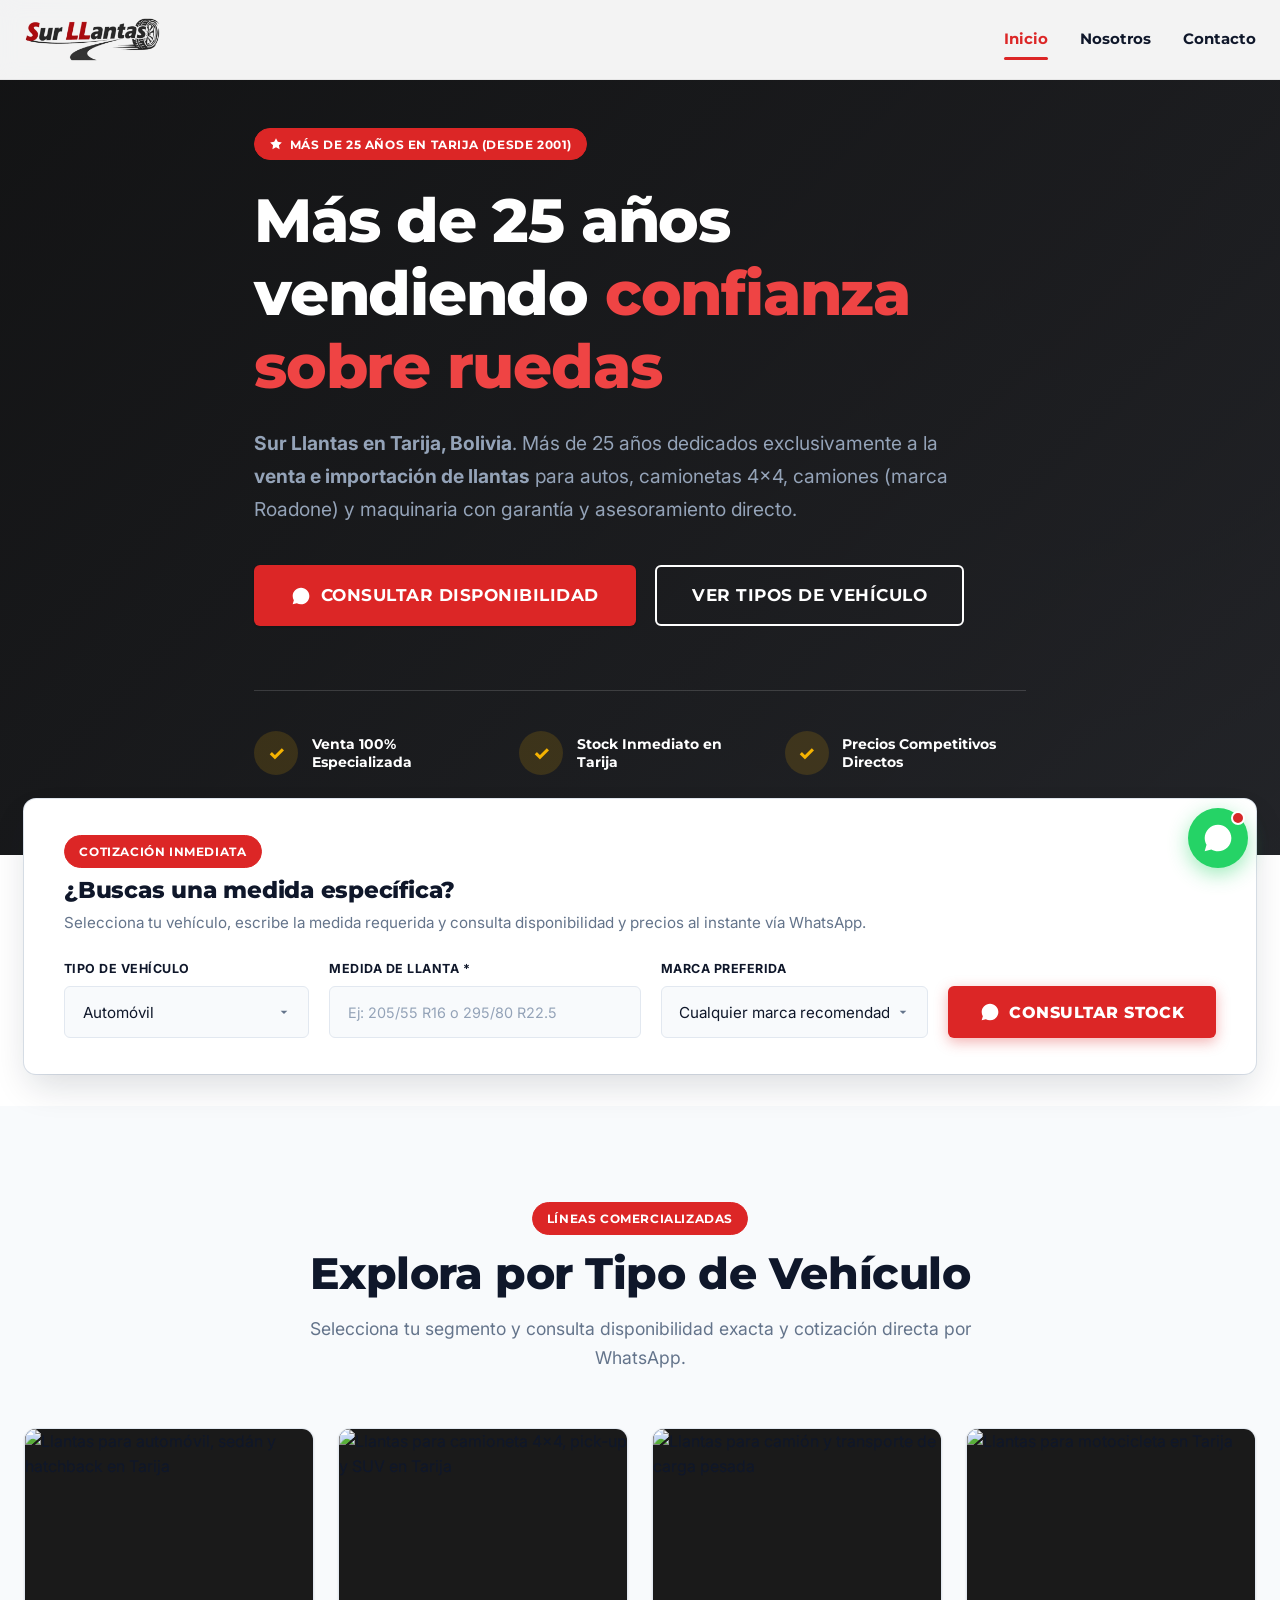
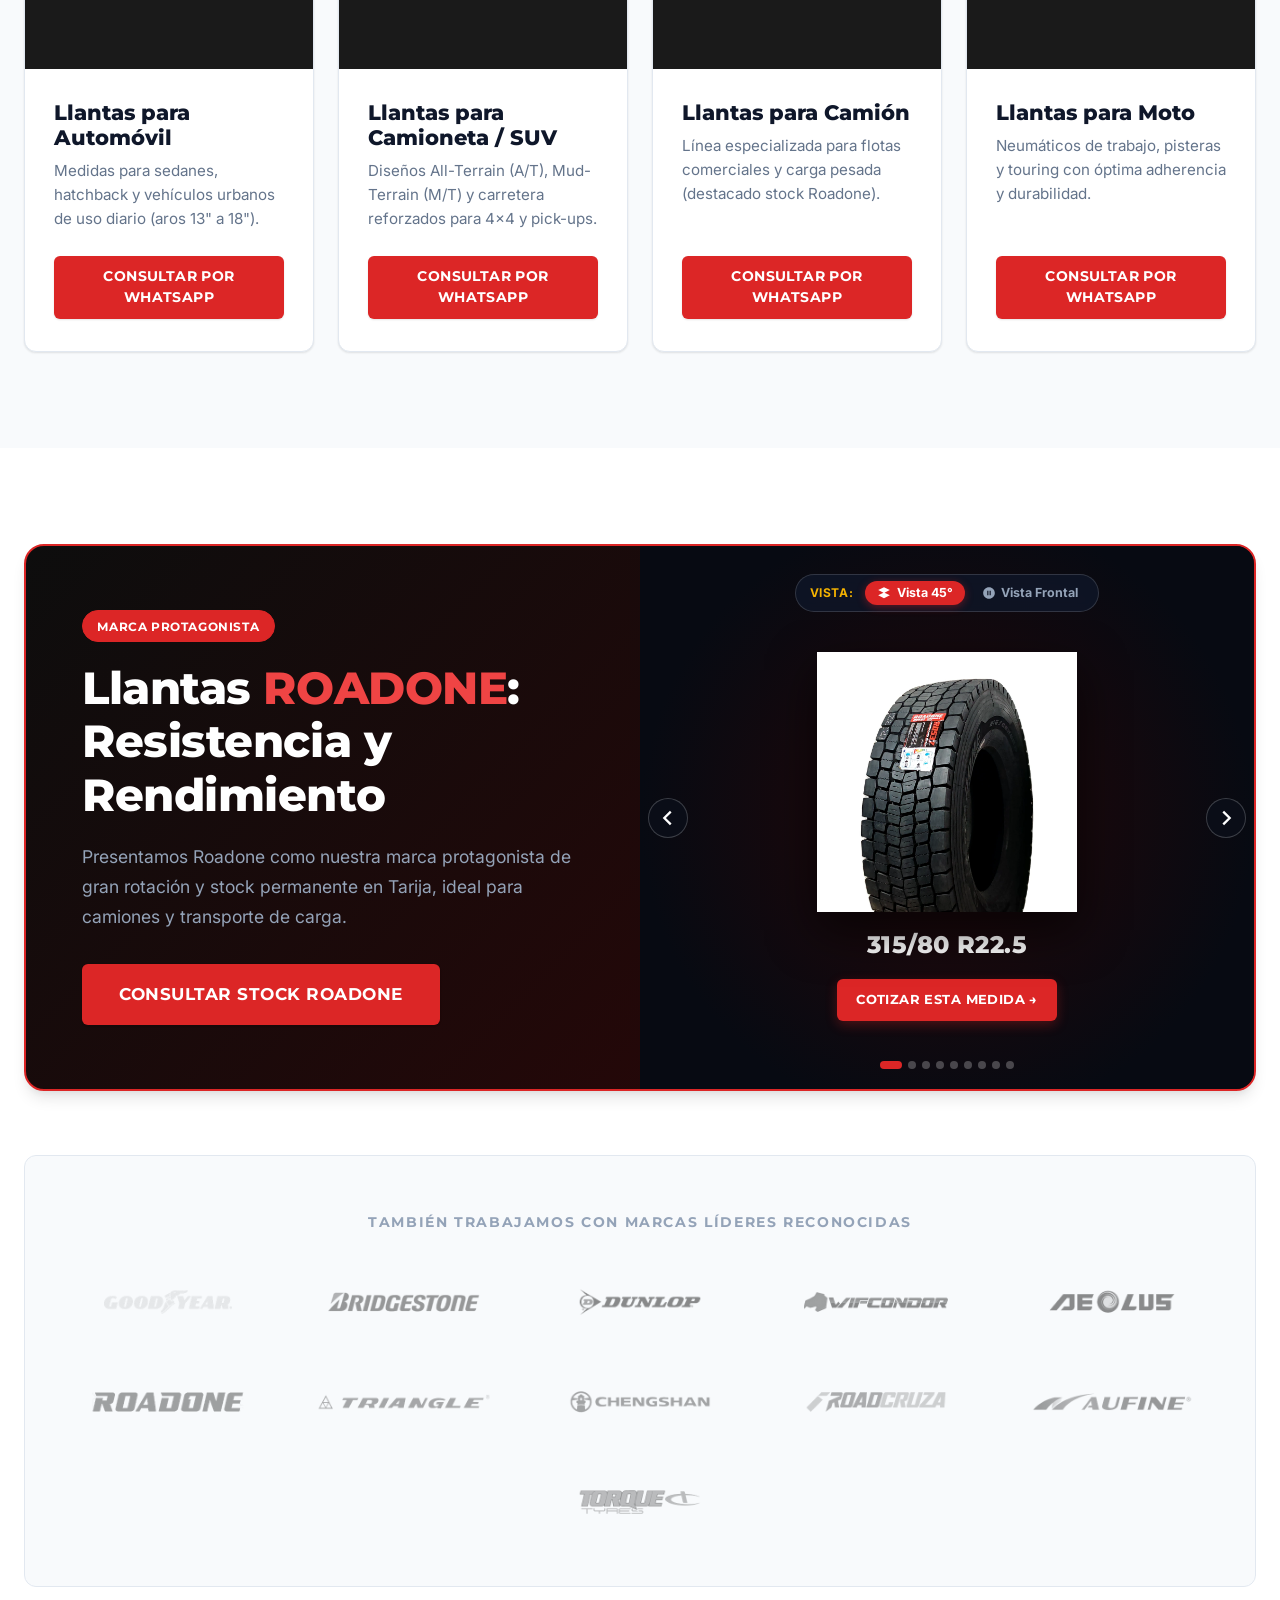
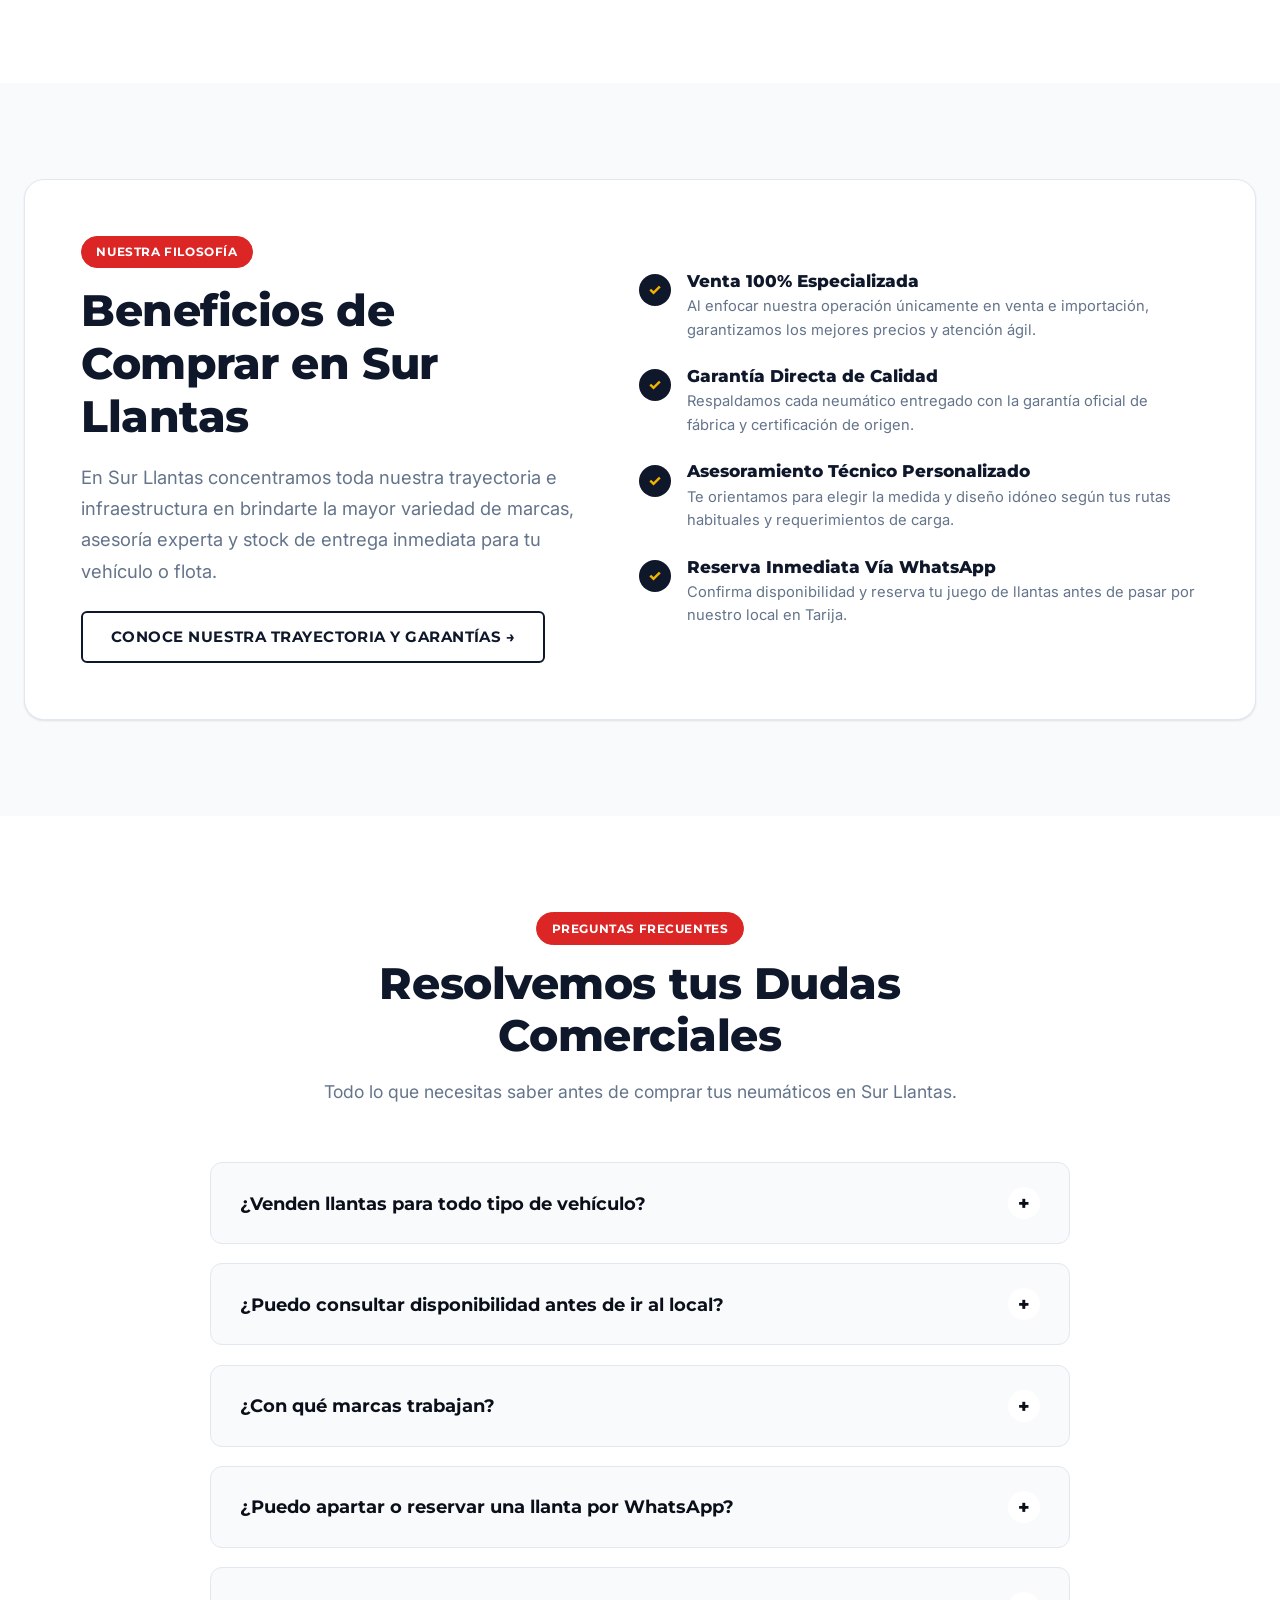
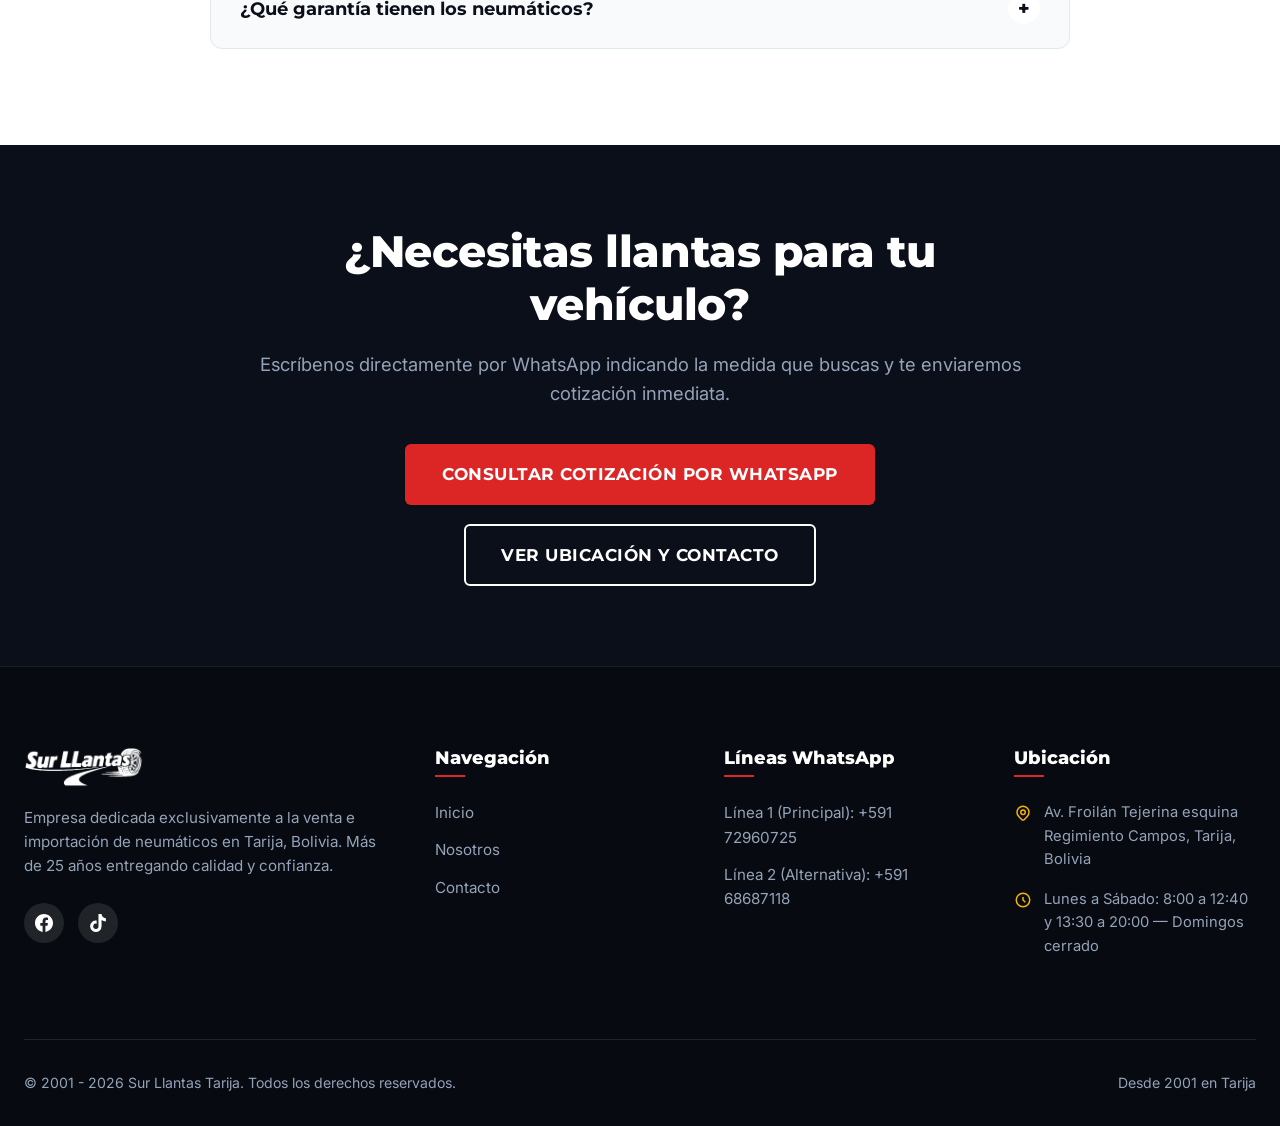
==== commit 31d954e9: "feat(seo): unify meta description, schema, and hero subtitle for Google SERP snippet" ====
--- a/web/index.html
+++ b/web/index.html
@@ -10,7 +10,7 @@
   <!-- Open Graph & WhatsApp / Redes Sociales Preview Tags -->
   <meta property="og:site_name" content="Sur Llantas Tarija">
   <meta property="og:title" content="Sur Llantas | Venta de Llantas en Tarija desde 2001">
-  <meta property="og:description" content="Más de 25 años de experiencia comercializando llantas en Tarija, Bolivia. Venta directa de marcas líderes como Roadone, Goodyear, Bridgestone, Dunlop, Condor, Aeolus, Triangle, Chengshan, Roadcruza, Aufine y Torque.">
+  <meta property="og:description" content="Sur Llantas en Tarija, Bolivia. Más de 25 años dedicados exclusivamente a la venta e importación de llantas para autos, camionetas 4x4, camiones (marca Roadone) y maquinaria.">
   <meta property="og:image" content="https://surllantas.com.bo/assets/img/og-surllantas.jpg">
   <meta property="og:image:secure_url" content="https://surllantas.com.bo/assets/img/og-surllantas.jpg">
   <meta property="og:image:type" content="image/jpeg">
@@ -25,7 +25,7 @@
   <!-- Twitter Card -->
   <meta name="twitter:card" content="summary_large_image">
   <meta name="twitter:title" content="Sur Llantas | Venta de Llantas en Tarija desde 2001">
-  <meta name="twitter:description" content="Más de 25 años de experiencia comercializando llantas en Tarija, Bolivia. Venta directa de marcas líderes como Roadone, Goodyear, Bridgestone, Dunlop, Condor, Aeolus, Triangle, Chengshan, Roadcruza, Aufine y Torque.">
+  <meta name="twitter:description" content="Sur Llantas en Tarija, Bolivia. Más de 25 años dedicados exclusivamente a la venta e importación de llantas para autos, camionetas 4x4, camiones (marca Roadone) y maquinaria.">
   <meta name="twitter:image" content="https://surllantas.com.bo/assets/img/og-surllantas.jpg">
   
   <!-- Search Engine Thumbnail (Google / Bing / Snippet Previews) -->
@@ -104,7 +104,7 @@
           "width": 600,
           "height": 180
         },
-        "description": "Empresa líder de venta de llantas en Tarija dedicada exclusivamente a la venta e importación de llantas de las mejores marcas del mercado.",
+        "description": "Sur Llantas en Tarija, Bolivia. Más de 25 años dedicados exclusivamente a la venta e importación de llantas para autos, camionetas 4x4, camiones (marca Roadone) y maquinaria.",
         "url": "https://surllantas.com.bo",
         "telephone": ["+591 72960725", "+591 68687118"],
         "address": {
@@ -206,7 +206,7 @@
       </h1>
 
       <p class="hero__subtitle">
-        Empresa líder de venta de llantas en Tarija dedicada <strong>exclusivamente a la venta e importación de llantas</strong> de las mejores marcas del mercado. Garantía, calidad y asesoramiento profesional directo sin intermediarios.
+        <strong>Sur Llantas en Tarija, Bolivia</strong>. Más de 25 años dedicados exclusivamente a la <strong>venta e importación de llantas</strong> para autos, camionetas 4x4, camiones (marca Roadone) y maquinaria con garantía y asesoramiento directo.
       </p>
 
       <div class="hero__actions">
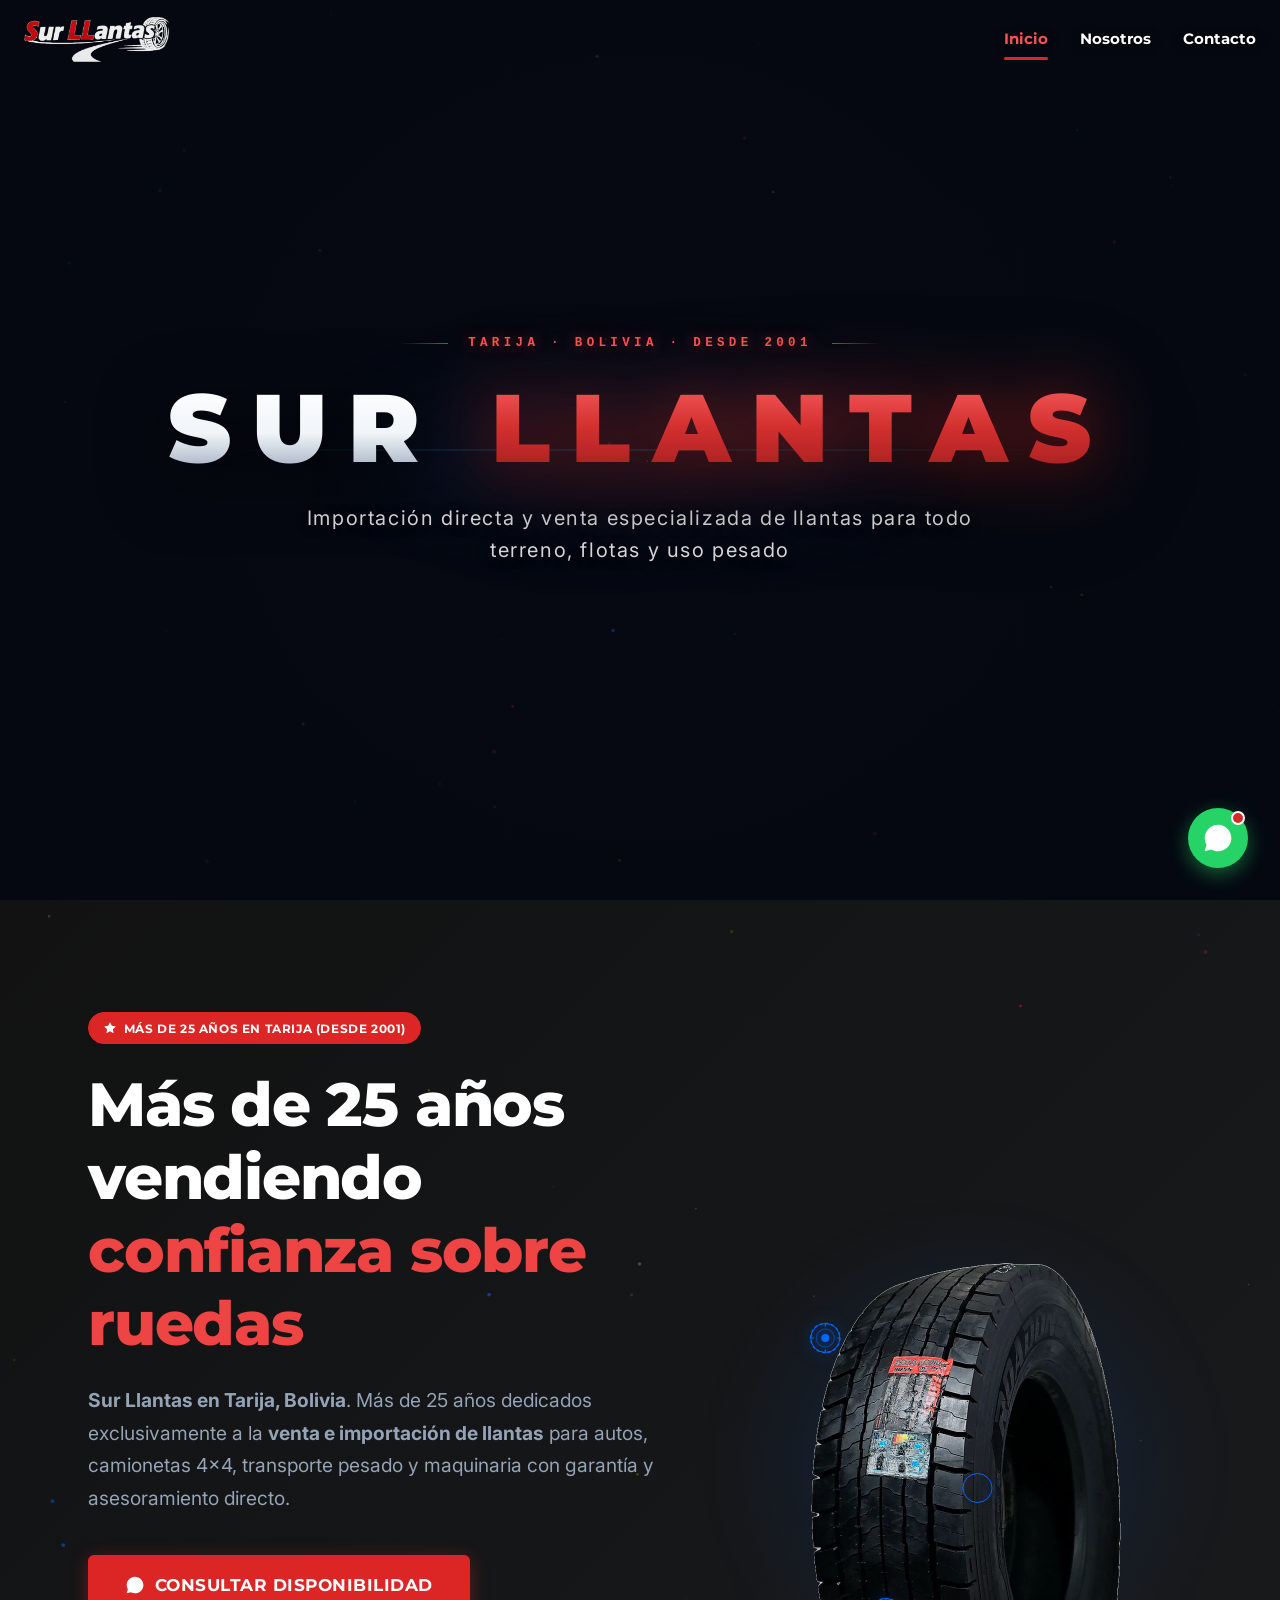
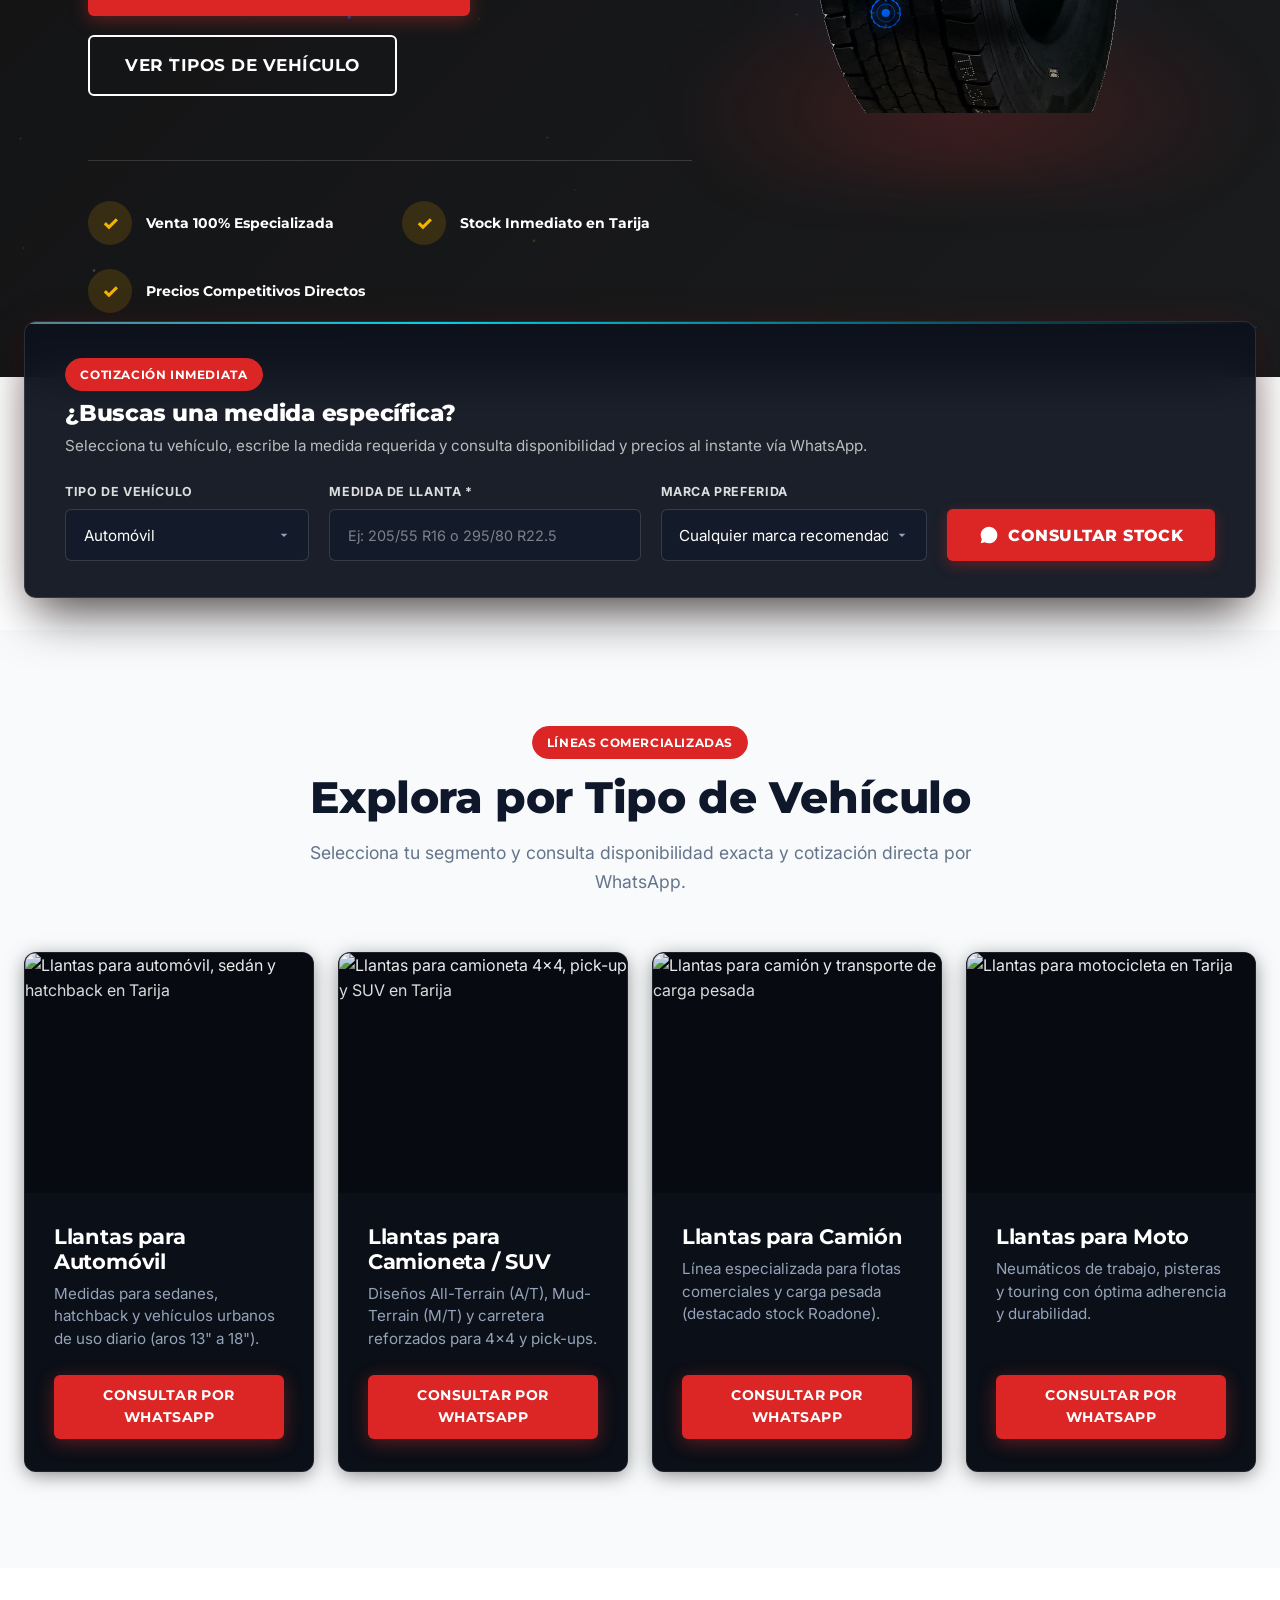
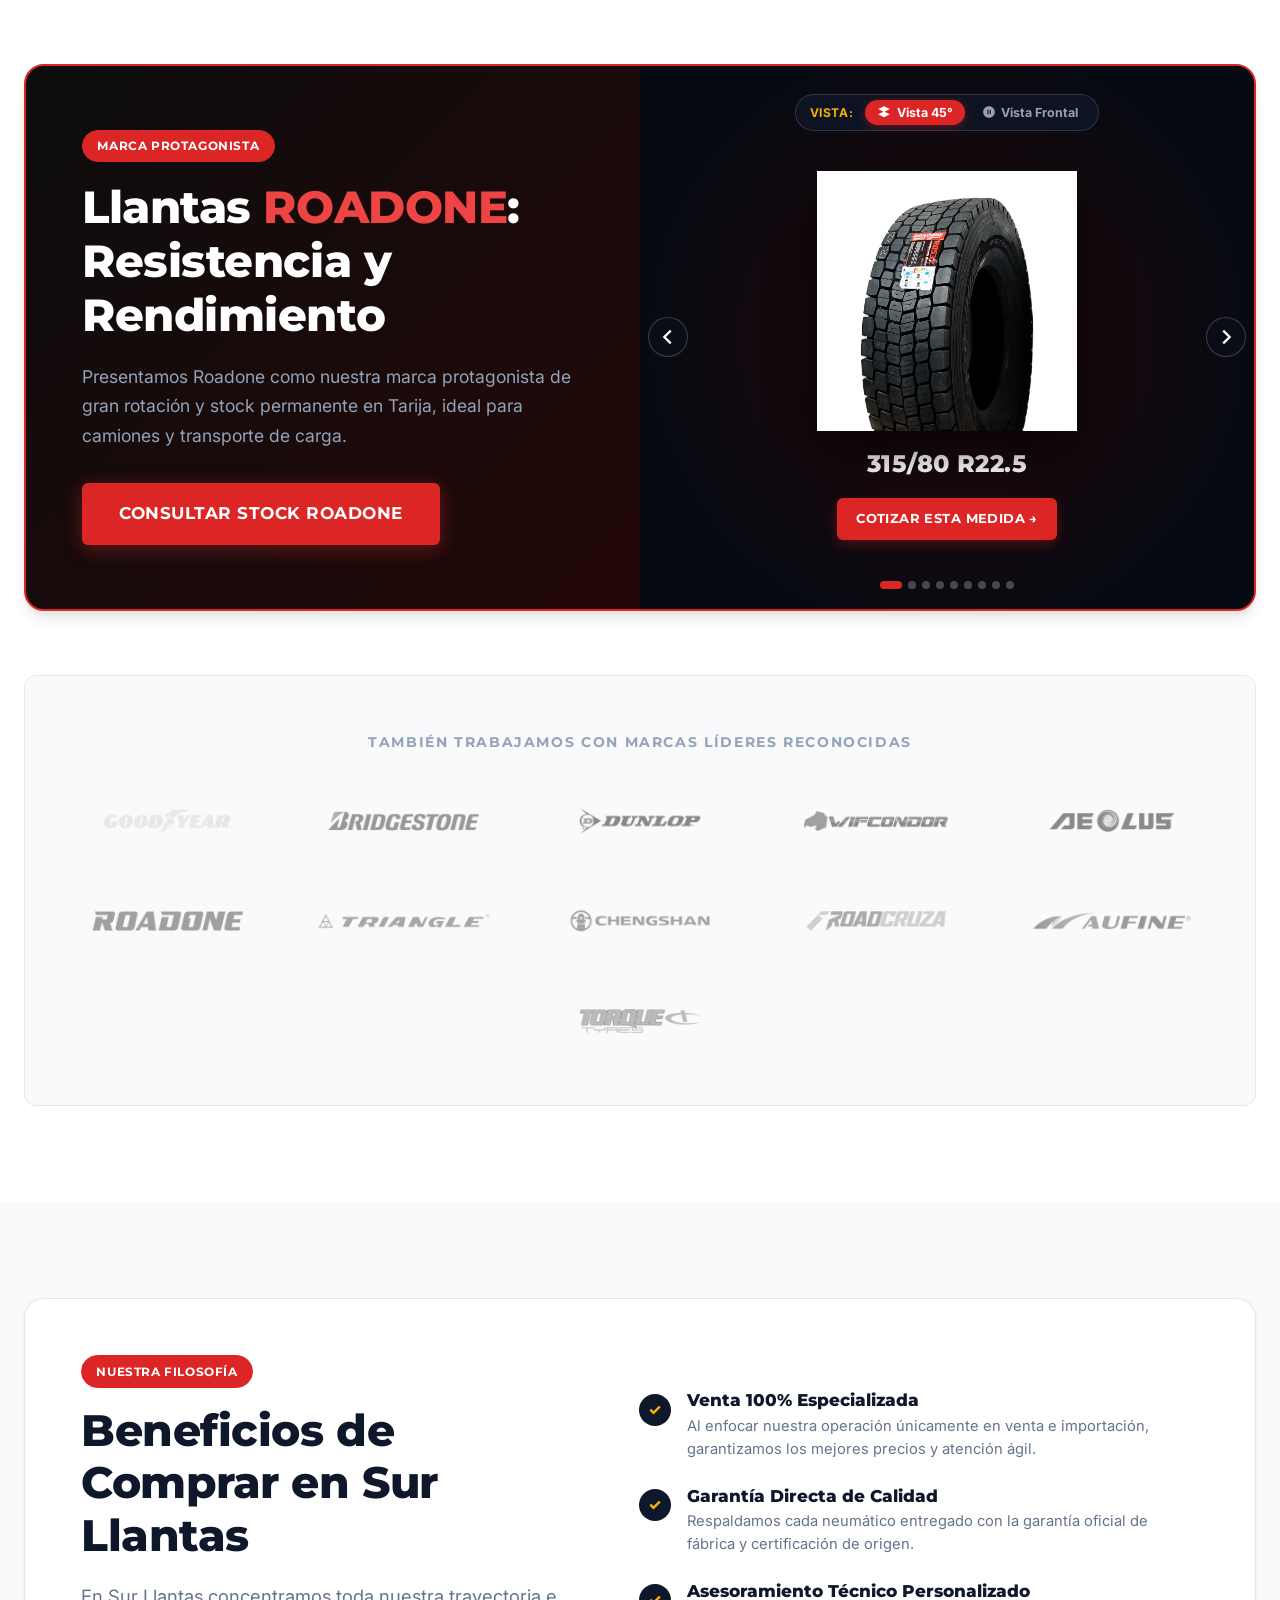
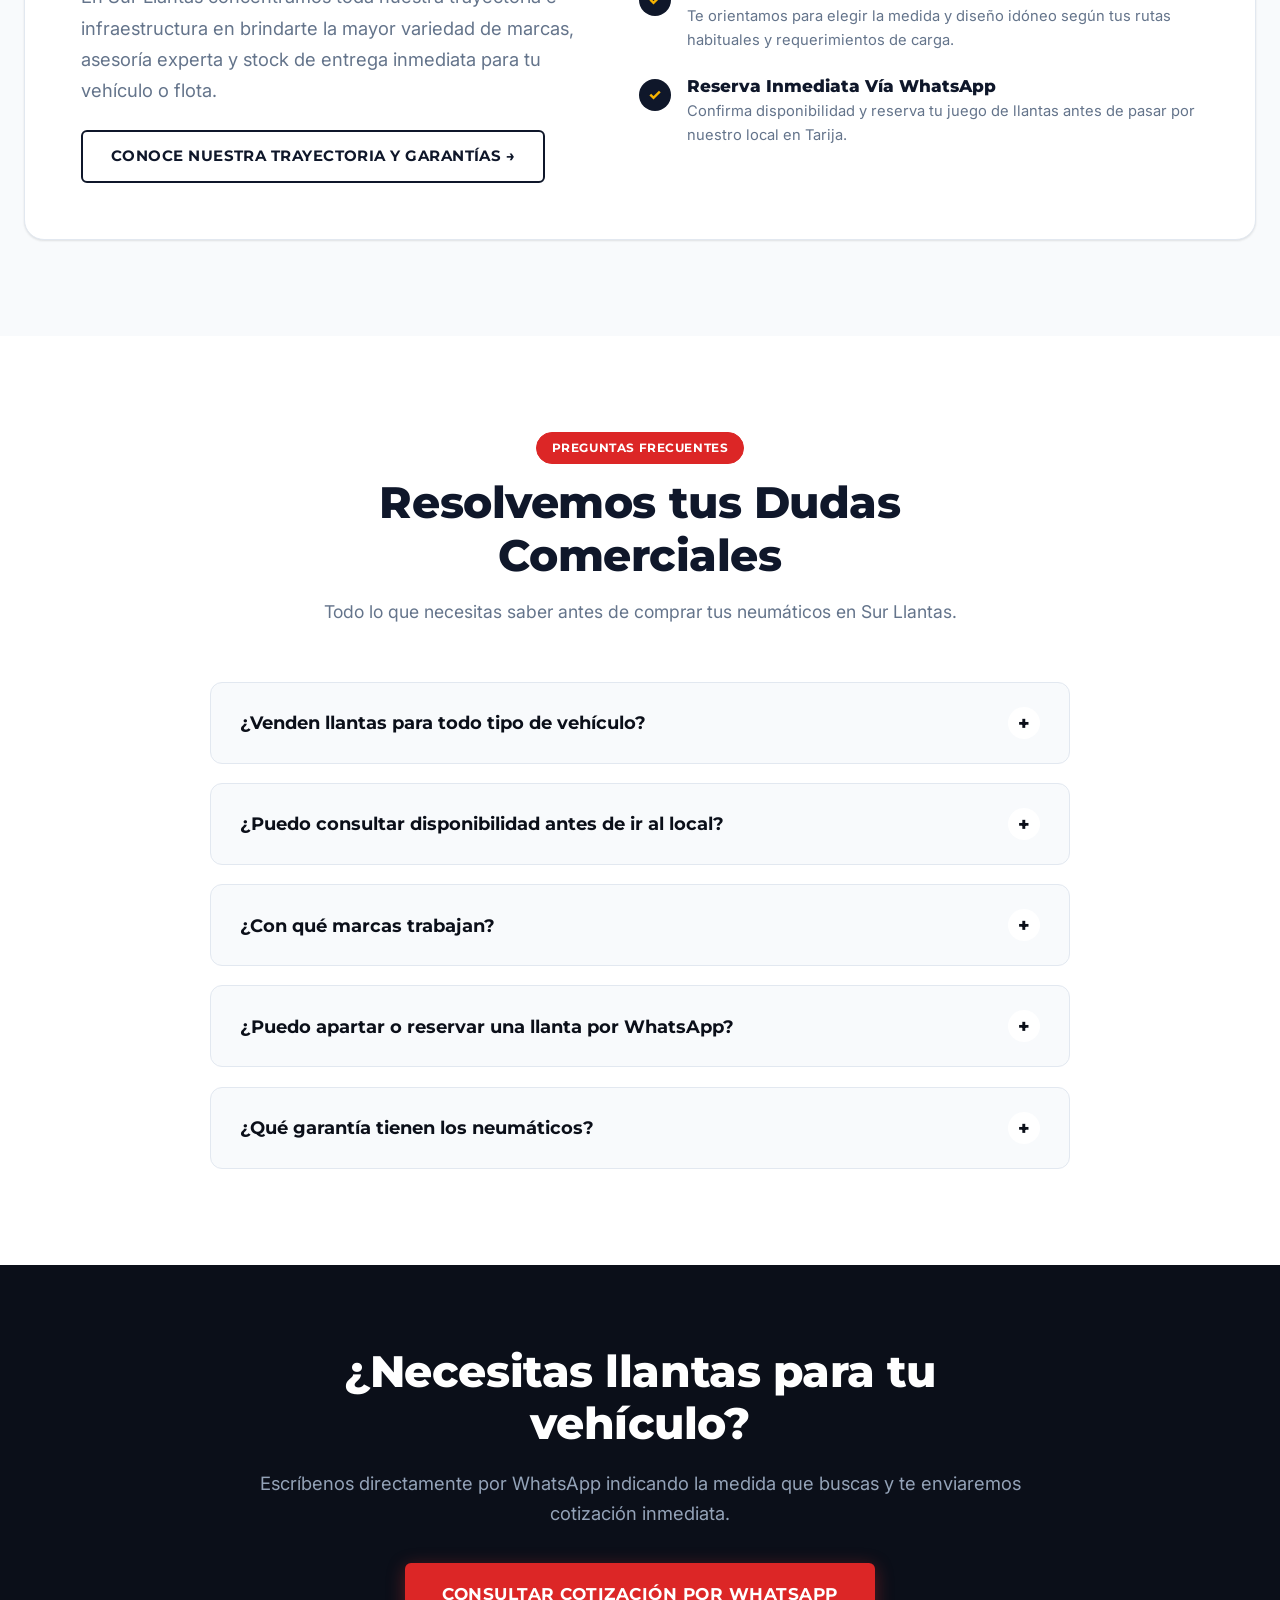
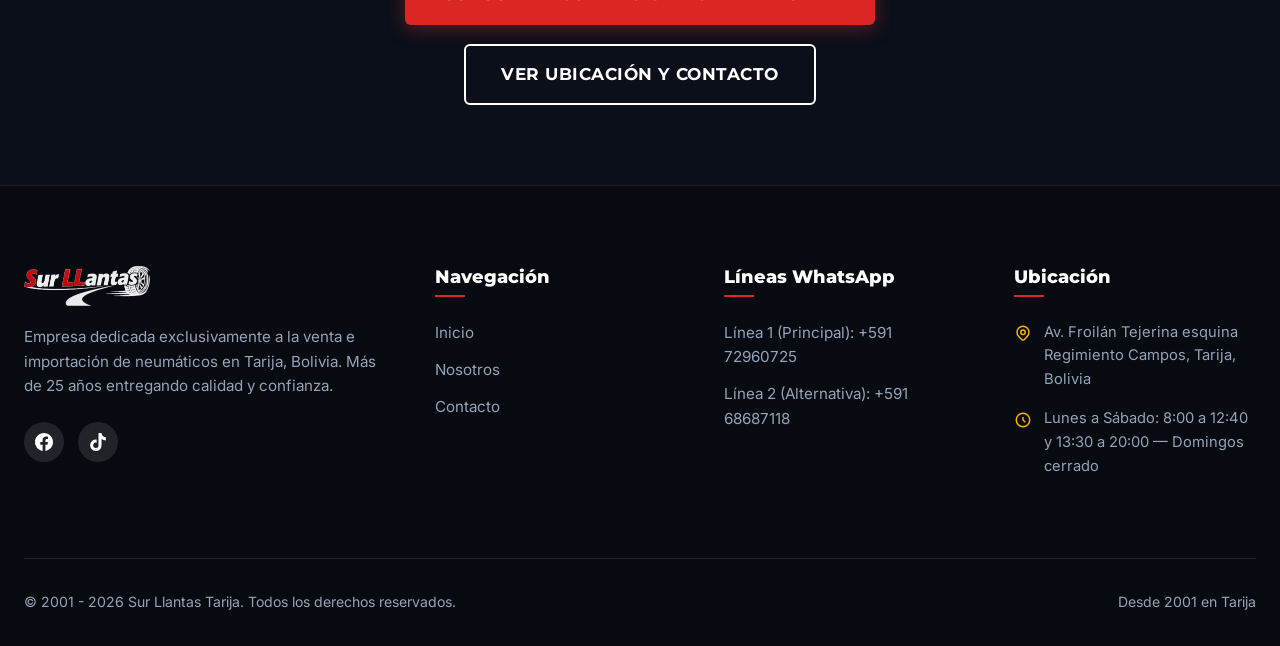
==== commit 330a28c0: "feat(takeover): cinematic video intro, high-contrast white logo, hero redesign, strict tier 1-6 test" ====
--- a/web/index.html
+++ b/web/index.html
@@ -156,11 +156,33 @@
 </head>
 <body>
 
+  <!-- VIDEO TAKEOVER — Cinematic Intro Section -->
+  <section id="video-takeover" class="video-takeover" aria-label="Introducción cinemática SurLlantas">
+    <canvas id="video-canvas" class="video-takeover__canvas" aria-hidden="true"></canvas>
+    <video id="takeover-video" class="video-takeover__video" autoplay muted loop playsinline preload="none" data-src="assets/video/hero-roadone-loop.mp4"></video>
+    <div class="video-takeover__overlay">
+      <div class="video-takeover__center">
+        <div class="video-takeover__eyebrow">
+          <span class="video-takeover__eyebrow-line" aria-hidden="true"></span>
+          <span class="video-takeover__eyebrow-text">TARIJA &middot; BOLIVIA &middot; DESDE 2001</span>
+          <span class="video-takeover__eyebrow-line" aria-hidden="true"></span>
+        </div>
+        <h1 class="video-takeover__tagline">
+          SUR <span>LLANTAS</span>
+        </h1>
+        <p class="video-takeover__sub">
+          Importación directa y venta especializada de llantas para todo terreno, flotas y uso pesado
+        </p>
+      </div>
+    </div>
+  </section>
+
   <!-- NAVBAR (SHARED ACROSS ALL PAGES) -->
   <header class="navbar">
     <div class="container navbar__container">
       <a href="index.html" class="navbar__logo">
-        <img src="assets/img/logo-sur-llantas.png" alt="Sur Llantas Tarija - Venta de Llantas" class="navbar__logo-img">
+        <img src="assets/img/logo-sur-llantas-white.png" alt="Sur Llantas Tarija - Venta de Llantas" class="navbar__logo-img navbar__logo-img--white">
+        <img src="assets/img/logo-sur-llantas.png" alt="Sur Llantas Tarija - Venta de Llantas" class="navbar__logo-img navbar__logo-img--dark">
       </a>
 
       <nav class="navbar__nav">
@@ -190,58 +212,225 @@
   <!-- MAIN CONTENT CONTAINER (SEMANTIC & ACCESSIBLE) -->
   <main id="main-content">
 
-  <!-- HERO SECTION -->
-  <section class="hero">
-    <div class="hero__overlay"></div>
-    <div class="container hero__content reveal">
-      <div class="badge badge--red hero__badge">
-        <svg width="14" height="14" fill="currentColor" viewBox="0 0 24 24">
-          <path d="M12 2L15.09 8.26L22 9.27L17 14.14L18.18 21.02L12 17.77L5.82 21.02L7 14.14L2 9.27L8.91 8.26L12 2Z"/>
-        </svg>
-        Más de 25 Años en Tarija (Desde 2001)
-      </div>
-
-      <h1 class="heading-xl hero__title">
-        Más de 25 años vendiendo <span style="color: var(--color-rojo-luminoso);">confianza sobre ruedas</span>
-      </h1>
-
-      <p class="hero__subtitle">
-        <strong>Sur Llantas en Tarija, Bolivia</strong>. Más de 25 años dedicados exclusivamente a la <strong>venta e importación de llantas</strong> para autos, camionetas 4x4, camiones (marca Roadone) y maquinaria con garantía y asesoramiento directo.
-      </p>
-
-      <div class="hero__actions">
-        <a href="https://wa.me/59172960725?text=Hola,%20quiero%20consultar%20disponibilidad%20de%20llantas" target="_blank" class="btn btn--primary btn--lg" aria-label="Consultar disponibilidad por WhatsApp">
-          <svg width="20" height="20" fill="currentColor" viewBox="0 0 24 24">
-            <path d="M12.031 2c-5.514 0-9.999 4.486-9.999 10 0 1.8.473 3.557 1.371 5.097L2 22l4.996-1.332C8.473 21.536 10.222 22 12.031 22c5.514 0 10-4.486 10-10s-4.486-10-10-10z"/>
-          </svg>
-          Consultar disponibilidad
-        </a>
-        <a href="#categorias" class="btn btn--outline-white btn--lg">
-          Ver Tipos de Vehículo
-        </a>
-      </div>
-
-      <div class="hero__features">
-        <div class="hero-feat">
-          <div class="hero-feat__icon">✓</div>
-          <div class="hero-feat__text">Venta 100% Especializada</div>
-        </div>
-        <div class="hero-feat">
-          <div class="hero-feat__icon">✓</div>
-          <div class="hero-feat__text">Stock Inmediato en Tarija</div>
-        </div>
-        <div class="hero-feat">
-          <div class="hero-feat__icon">✓</div>
-          <div class="hero-feat__text">Precios Competitivos Directos</div>
-        </div>
-      </div>
-    </div>
-  </section>
+  <!-- CINEMATIC HERO SCROLL TRACK (350vh virtual track for 4-phase sequence) -->
+  <div class="cinematic-hero-stage" id="heroStage">
+    <!-- HERO SECTION (Preserves exact class="hero" for F1-T1-2) -->
+    <section class="hero">
+      <div class="hero__overlay"></div>
+      <canvas id="atmospheric-overlay" class="atmospheric-overlay" aria-hidden="true"></canvas>
+
+      <!-- Pinned Viewport Container (100vh) -->
+      <div class="cinematic-viewport">
+        <!-- PHASE 01: Typographic Awakening Stage -->
+        <div class="container hero__content reveal cinematic-hero__typography" id="heroTypography">
+          <div class="badge badge--red hero__badge">
+            <svg width="14" height="14" fill="currentColor" viewBox="0 0 24 24">
+              <path d="M12 2L15.09 8.26L22 9.27L17 14.14L18.18 21.02L12 17.77L5.82 21.02L7 14.14L2 9.27L8.91 8.26L12 2Z"/>
+            </svg>
+            Más de 25 Años en Tarija (Desde 2001)
+          </div>
+
+          <h2 class="heading-xl hero__title">
+            Más de 25 años vendiendo <span style="color: var(--color-rojo-luminoso);">confianza sobre ruedas</span>
+          </h2>
+
+          <p class="hero__subtitle">
+            <strong>Sur Llantas en Tarija, Bolivia</strong>. Más de 25 años dedicados exclusivamente a la <strong>venta e importación de llantas</strong> para autos, camionetas 4x4, transporte pesado y maquinaria con garantía y asesoramiento directo.
+          </p>
+
+          <div class="hero__actions">
+            <a href="https://wa.me/59172960725?text=Hola,%20quiero%20consultar%20disponibilidad%20de%20llantas" target="_blank" class="btn btn--primary btn--lg" aria-label="Consultar disponibilidad por WhatsApp">
+              <svg width="20" height="20" fill="currentColor" viewBox="0 0 24 24">
+                <path d="M12.031 2c-5.514 0-9.999 4.486-9.999 10 0 1.8.473 3.557 1.371 5.097L2 22l4.996-1.332C8.473 21.536 10.222 22 12.031 22c5.514 0 10-4.486 10-10s-4.486-10-10-10z"/>
+              </svg>
+              Consultar disponibilidad
+            </a>
+            <a href="#categorias" class="btn btn--outline-white btn--lg">
+              Ver Tipos de Vehículo
+            </a>
+          </div>
+
+          <div class="hero__features">
+            <div class="hero-feat">
+              <div class="hero-feat__icon">✓</div>
+              <div class="hero-feat__text">Venta 100% Especializada</div>
+            </div>
+            <div class="hero-feat">
+              <div class="hero-feat__icon">✓</div>
+              <div class="hero-feat__text">Stock Inmediato en Tarija</div>
+            </div>
+            <div class="hero-feat">
+              <div class="hero-feat__icon">✓</div>
+              <div class="hero-feat__text">Precios Competitivos Directos</div>
+            </div>
+          </div>
+        </div>
+
+        <!-- PHASE 02, 03 & 04: Tire Stage Reservation (3D Showcase, 3D Wrapper, Contact Shadow, Hotspots) -->
+        <div class="cinematic-tire-stage" id="cinematicTireStage" aria-label="Inspección Técnica 3D de Llanta Comercial">
+          <!-- Studio lighting backdrops (luxury dark atmosphere) -->
+          <div class="tire-stage__lighting" aria-hidden="true"></div>
+
+          <!-- Contact Shadow (Feature F8: Affine Matrix Deformation) -->
+          <div class="tire-contact-shadow" id="tireContactShadow" aria-hidden="true"></div>
+
+          <!-- 3D Perspective Wrapper (Feature F7: Perspective Rotation) -->
+          <div class="tire-3d-wrapper" id="tire3DWrapper">
+            <!-- Dual-WebP Morph Container -->
+            <div class="tire-morph-container" id="tireMorphContainer">
+              <img 
+                src="assets/img/productos/roadone-hd55-frente.webp" 
+                alt="Llanta comercial de alto rendimiento vista frontal" 
+                class="tire-morph-img tire-morph-img--frente" 
+                id="tireImgFrente"
+                width="1000"
+                height="1000"
+                loading="eager"
+                fetchpriority="high"
+              >
+              <img 
+                src="assets/img/productos/roadone-hd55-45.webp" 
+                alt="Llanta comercial de alto rendimiento vista 45 grados" 
+                class="tire-morph-img tire-morph-img--45" 
+                id="tireImg45"
+                width="1000"
+                height="1000"
+                loading="eager"
+              >
+            </div>
+
+            <!-- Telemetry Hotspots Layer (Phase 03 — Features F9 & F10) -->
+            <div class="telemetry-layer" id="telemetryLayer" aria-label="Telemetría e inspección técnica de alta resistencia">
+              
+              <!-- Hotspot 1: Banda de rodadura 16.5mm (Top-Left) -->
+              <div class="telemetry-hotspot-wrapper" style="left: 35%; top: 25%;">
+                <button 
+                  type="button" 
+                  class="telemetry-hotspot" 
+                  id="hotspot-tread" 
+                  data-hotspot="tread"
+                  aria-label="Inspeccionar: Banda de rodadura 16.5mm" 
+                  aria-expanded="false" 
+                  aria-controls="card-tread"
+                >
+                  <svg class="telemetry-hotspot__svg" viewBox="0 0 44 44" width="44" height="44" aria-hidden="true">
+                    <circle class="hotspot-ring hotspot-ring--outer" cx="22" cy="22" r="18" />
+                    <circle class="hotspot-ring hotspot-ring--mid" cx="22" cy="22" r="11" />
+                    <circle class="hotspot-core" cx="22" cy="22" r="5" />
+                    <line class="hotspot-tick" x1="22" y1="4" x2="22" y2="8" />
+                    <line class="hotspot-tick" x1="22" y1="36" x2="22" y2="40" />
+                    <line class="hotspot-tick" x1="4" y1="22" x2="8" y2="22" />
+                    <line class="hotspot-tick" x1="36" y1="22" x2="40" y2="22" />
+                  </svg>
+                  <span class="telemetry-hotspot__beacon"></span>
+                  <span class="telemetry-hotspot__label">Banda 16.5mm</span>
+                </button>
+
+                <div class="telemetry-card" id="card-tread" role="region" aria-label="Detalles de Banda de rodadura">
+                  <button type="button" class="telemetry-card__close" aria-label="Cerrar telemetría de banda">&times;</button>
+                  <div class="telemetry-card__badge">BANDA DE RODADURA</div>
+                  <h3 class="telemetry-card__title">Banda de rodadura 16.5mm</h3>
+                  <div class="telemetry-card__metric">
+                    <span class="telemetry-card__metric-val">+35,000 km</span>
+                    <span class="telemetry-card__metric-lbl">Vida Útil Estimada</span>
+                  </div>
+                  <p class="telemetry-card__desc">
+                    Profundidad superior de 16.5mm con sipes tridimensionales y canales de evacuación rápida que maximizan el kilometraje y evitan el desgaste irregular.
+                  </p>
+                </div>
+              </div>
+
+              <!-- Hotspot 2: Carcasa de acero 4 capas (Mid-Right) -->
+              <div class="telemetry-hotspot-wrapper" style="left: 65%; top: 55%;">
+                <button 
+                  type="button" 
+                  class="telemetry-hotspot" 
+                  id="hotspot-casing" 
+                  data-hotspot="casing"
+                  aria-label="Inspeccionar: Carcasa de acero 4 capas" 
+                  aria-expanded="false" 
+                  aria-controls="card-casing"
+                >
+                  <svg class="telemetry-hotspot__svg" viewBox="0 0 44 44" width="44" height="44" aria-hidden="true">
+                    <circle class="hotspot-ring hotspot-ring--outer" cx="22" cy="22" r="18" />
+                    <circle class="hotspot-ring hotspot-ring--mid" cx="22" cy="22" r="11" />
+                    <circle class="hotspot-core" cx="22" cy="22" r="5" />
+                    <line class="hotspot-tick" x1="22" y1="4" x2="22" y2="8" />
+                    <line class="hotspot-tick" x1="22" y1="36" x2="22" y2="40" />
+                    <line class="hotspot-tick" x1="4" y1="22" x2="8" y2="22" />
+                    <line class="hotspot-tick" x1="36" y1="22" x2="40" y2="22" />
+                  </svg>
+                  <span class="telemetry-hotspot__beacon"></span>
+                  <span class="telemetry-hotspot__label">Carcasa 4 Capas</span>
+                </button>
+
+                <div class="telemetry-card" id="card-casing" role="region" aria-label="Detalles de Carcasa de acero">
+                  <button type="button" class="telemetry-card__close" aria-label="Cerrar telemetría de carcasa">&times;</button>
+                  <div class="telemetry-card__badge">ESTRUCTURA Y CARCASA</div>
+                  <h3 class="telemetry-card__title">Carcasa de acero 4 capas</h3>
+                  <div class="telemetry-card__metric">
+                    <span class="telemetry-card__metric-val">4×</span>
+                    <span class="telemetry-card__metric-lbl">Protección Antipinchazos</span>
+                  </div>
+                  <p class="telemetry-card__desc">
+                    Cinturones de acero de alta tensión que blindan la banda contra impactos y cortes en caminos difíciles, apta para múltiples reencauches certificados.
+                  </p>
+                </div>
+              </div>
+
+              <!-- Hotspot 3: Eficiencia de rodadura (Bottom-Center) -->
+              <div class="telemetry-hotspot-wrapper" style="left: 50%; top: 80%;">
+                <button 
+                  type="button" 
+                  class="telemetry-hotspot" 
+                  id="hotspot-efficiency" 
+                  data-hotspot="efficiency"
+                  aria-label="Inspeccionar: Eficiencia de rodadura" 
+                  aria-expanded="false" 
+                  aria-controls="card-efficiency"
+                >
+                  <svg class="telemetry-hotspot__svg" viewBox="0 0 44 44" width="44" height="44" aria-hidden="true">
+                    <circle class="hotspot-ring hotspot-ring--outer" cx="22" cy="22" r="18" />
+                    <circle class="hotspot-ring hotspot-ring--mid" cx="22" cy="22" r="11" />
+                    <circle class="hotspot-core" cx="22" cy="22" r="5" />
+                    <line class="hotspot-tick" x1="22" y1="4" x2="22" y2="8" />
+                    <line class="hotspot-tick" x1="22" y1="36" x2="22" y2="40" />
+                    <line class="hotspot-tick" x1="4" y1="22" x2="8" y2="22" />
+                    <line class="hotspot-tick" x1="36" y1="22" x2="40" y2="22" />
+                  </svg>
+                  <span class="telemetry-hotspot__beacon"></span>
+                  <span class="telemetry-hotspot__label">Eficiencia Diésel</span>
+                </button>
+
+                <div class="telemetry-card" id="card-efficiency" role="region" aria-label="Detalles de Eficiencia de rodadura">
+                  <button type="button" class="telemetry-card__close" aria-label="Cerrar telemetría de eficiencia">&times;</button>
+                  <div class="telemetry-card__badge">EFICIENCIA ENERGÉTICA</div>
+                  <h3 class="telemetry-card__title">Eficiencia de rodadura</h3>
+                  <div class="telemetry-card__metric">
+                    <span class="telemetry-card__metric-val">-4.5%</span>
+                    <span class="telemetry-card__metric-lbl">Consumo Diésel</span>
+                  </div>
+                  <p class="telemetry-card__desc">
+                    Compuesto avanzado de baja resistencia al rodamiento que reduce la pérdida de energía por fricción, optimizando el rendimiento de combustible en flotas.
+                  </p>
+                </div>
+              </div>
+
+            </div>
+          </div>
+        </div>
+
+      </div>
+    </section>
+  </div>
 
   <!-- SELECTOR RÁPIDO DE MEDIDAS (COTIZADOR EXPRESS A WHATSAPP) -->
   <section class="section-quote-bar" aria-label="Cotizador rápido de llantas por medida">
     <div class="container">
-      <div class="quote-bar-card reveal">
+      <div class="quote-bar-container">
+        <!-- Reserved docking bay for Phase 4 tire landing (guarantees CLS = 0) -->
+        <div class="quote-tire-dock" id="quoteTireDock" aria-hidden="true"></div>
+        <div class="quote-bar-card reveal">
         <div class="quote-bar-header">
           <div class="badge badge--red quote-bar-header__badge">Cotización Inmediata</div>
           <h2 class="quote-bar-header__title">¿Buscas una medida específica?</h2>
@@ -300,6 +489,7 @@
           </div>
         </form>
       </div>
+      </div>
     </div>
   </section>
 
@@ -318,7 +508,7 @@
 
       <div class="grid-4">
         <!-- Automóvil -->
-        <div class="category-card reveal">
+        <div class="category-card reveal" tabindex="0">
           <div class="category-card__media">
             <img src="https://images.unsplash.com/photo-1541899481282-d53bffe3c35d?q=80&w=800&auto=format&fit=crop" alt="Llantas para automóvil, sedán y hatchback en Tarija" class="category-card__img" loading="lazy">
           </div>
@@ -336,7 +526,7 @@
         </div>
 
         <!-- Camioneta / SUV -->
-        <div class="category-card reveal">
+        <div class="category-card reveal" tabindex="0">
           <div class="category-card__media">
             <img src="https://images.unsplash.com/photo-1559416523-140ddc3d238c?q=80&w=800&auto=format&fit=crop" alt="Llantas para camioneta 4x4, pick-up y SUV en Tarija" class="category-card__img" loading="lazy">
           </div>
@@ -354,7 +544,7 @@
         </div>
 
         <!-- Camión -->
-        <div class="category-card reveal">
+        <div class="category-card reveal category-card--featured" tabindex="0" data-featured="true">
           <div class="category-card__media">
             <img src="https://images.unsplash.com/photo-1601584115197-04ecc0da31d7?q=80&w=800&auto=format&fit=crop" alt="Llantas para camión y transporte de carga pesada" class="category-card__img" loading="lazy">
           </div>
@@ -372,7 +562,7 @@
         </div>
 
         <!-- Moto -->
-        <div class="category-card reveal">
+        <div class="category-card reveal" tabindex="0">
           <div class="category-card__media">
             <img src="https://images.unsplash.com/photo-1558981806-ec527fa84c39?q=80&w=800&auto=format&fit=crop" alt="Llantas para motocicleta en Tarija" class="category-card__img" loading="lazy">
           </div>
@@ -768,7 +958,7 @@
       <div class="footer-grid">
         <div class="footer-brand">
           <div class="footer-brand__logo">
-            <img src="assets/img/logo-sur-llantas.png" alt="Sur Llantas Tarija" class="footer-brand__logo-img">
+            <img src="assets/img/logo-sur-llantas-white.png" alt="Sur Llantas Tarija" class="footer-brand__logo-img">
           </div>
           <p class="footer-brand__desc">
             Empresa dedicada exclusivamente a la venta e importación de neumáticos en Tarija, Bolivia. Más de 25 años entregando calidad y confianza.
@@ -871,6 +1061,9 @@
     </button>
   </div>
 
+  <!-- GSAP 3.12.5 Core & ScrollTrigger Plugin (Feature F5) -->
+  <script src="https://cdnjs.cloudflare.com/ajax/libs/gsap/3.12.5/gsap.min.js" integrity="sha512-7eHRwcbYkK4d9g/6tD/mhkf++eoTHwpNM9woBxtPUBWm67zeAfFC+HrdoE2GanKeocly/VxeLvIqwvCdk7qScg==" crossorigin="anonymous" referrerpolicy="no-referrer"></script>
+  <script src="https://cdnjs.cloudflare.com/ajax/libs/gsap/3.12.5/ScrollTrigger.min.js" integrity="sha512-onMTRKJBKz8M1TnqqDuGBlowlH0ohFzMXYRNebz+yOcc5TQr/zAKsthzhuv0hiyUKEiQEQXEynnXCvNTOk50dg==" crossorigin="anonymous" referrerpolicy="no-referrer"></script>
   <script src="assets/js/main.js?v=2.3"></script>
 </body>
 </html>
--- a/web/assets/css/styles.css
+++ b/web/assets/css/styles.css
@@ -20,6 +20,14 @@
   --color-texto: #0F172A;
   --color-texto-suave: #64748B;
 
+  /* Luxury Dark Automotive Palette (Milestone 2 & 3) */
+  --color-automotive-dark: #0B0F17;
+  --color-electric-blue: #0066FF;
+  --color-brand-red: #D32F2F;
+  --color-glass-surface: rgba(11, 15, 23, 0.82);
+  --color-glass-border: rgba(255, 255, 255, 0.12);
+  --color-glass-fallback: rgba(11, 15, 23, 0.95);
+
   /* Surfaces aliases */
   --bg-primary: #FFFFFF;
   --bg-surface: #F8FAFC;
@@ -225,16 +233,37 @@
 
 .btn--primary,
 .btn--red {
+  position: relative;
+  overflow: hidden;
   background-color: var(--color-rojo);
   color: #FFFFFF;
-  box-shadow: var(--shadow-sm);
+  box-shadow: 0 4px 18px rgba(211, 47, 47, 0.4);
+}
+
+.btn--primary::after,
+.btn--red::after {
+  content: '';
+  position: absolute;
+  top: -60%;
+  left: -80%;
+  width: 50%;
+  height: 220%;
+  background: linear-gradient(90deg, transparent, rgba(255, 255, 255, 0.3), transparent);
+  transform: rotate(25deg);
+  transition: transform 0.65s cubic-bezier(0.16, 1, 0.3, 1);
+  pointer-events: none;
+}
+
+.btn--primary:hover::after,
+.btn--red:hover::after {
+  transform: rotate(25deg) translateX(450%);
 }
 
 .btn--primary:hover,
 .btn--red:hover {
   background-color: var(--color-rojo-hover);
   transform: translateY(-2px);
-  box-shadow: var(--shadow-glow-red);
+  box-shadow: 0 8px 25px rgba(211, 47, 47, 0.6), 0 0 15px rgba(255, 82, 82, 0.35);
   color: #FFFFFF;
 }
 
@@ -360,6 +389,14 @@
   display: block;
 }
 
+.navbar__logo-img--white {
+  display: none;
+}
+
+.navbar__logo-img--dark {
+  display: block;
+}
+
 .navbar__logo-icon {
   width: 38px;
   height: 38px;
@@ -521,8 +558,40 @@
 }
 
 /* --------------------------------------------------------------------------
-   5. HERO SECTION
+   5. HERO SECTION & CINEMATIC SCROLL ENGINE (FEATURES F5, F6, F7, F8, F9, F10, F11, F12)
    -------------------------------------------------------------------------- */
+.cinematic-hero-stage {
+  position: relative;
+  width: 100%;
+  min-height: 100vh;
+  height: auto;
+  background: var(--color-automotive-dark, #0B0F17);
+}
+
+.cinematic-viewport {
+  position: relative;
+  width: 100%;
+  min-height: 100vh;
+  height: auto;
+  display: flex;
+  align-items: center;
+  justify-content: space-between;
+  padding: calc(var(--nav-height) + 2rem) 5% 4rem;
+  overflow: visible;
+}
+
+.cinematic-hero-stage .hero {
+  position: relative;
+  width: 100%;
+  height: auto;
+  min-height: 100vh;
+  display: flex;
+  align-items: center;
+  padding: 0;
+  margin: 0;
+  background: transparent;
+}
+
 .hero {
   position: relative;
   min-height: 90vh;
@@ -535,6 +604,532 @@
               url('https://images.unsplash.com/photo-1506521781263-d8422e82f27a?q=80&w=1600&auto=format&fit=crop') center/cover no-repeat;
   color: var(--text-white);
   overflow: hidden;
+}
+
+/* Phase 01 Typographic Awakening Stage */
+.cinematic-hero__typography {
+  position: relative;
+  z-index: 5;
+  max-width: 600px;
+  opacity: 1 !important;
+  filter: none !important;
+  transform: none !important;
+}
+
+/* --------------------------------------------------------------------------
+   CINEMATIC TIRE STAGE & PERSPECTIVE MORPH (FEATURES F7 & F8)
+   -------------------------------------------------------------------------- */
+.cinematic-tire-stage {
+  position: relative;
+  top: auto;
+  right: auto;
+  transform: none;
+  width: 500px;
+  height: 500px;
+  max-width: 45vw;
+  max-height: 45vw;
+  perspective: 1200px;
+  perspective-origin: 50% 50%;
+  display: flex;
+  align-items: center;
+  justify-content: center;
+  z-index: 6;
+  pointer-events: auto;
+  flex-shrink: 0;
+}
+
+.tire-stage__lighting {
+  position: absolute;
+  inset: -15%;
+  pointer-events: none;
+  background: 
+    radial-gradient(circle 340px at 50% 50%, rgba(0, 229, 255, 0.16) 0%, rgba(0, 102, 255, 0.08) 42%, transparent 72%),
+    radial-gradient(ellipse 70% 30% at 50% 88%, rgba(211, 47, 47, 0.22) 0%, transparent 65%);
+  filter: blur(24px);
+  z-index: 0;
+  animation: studioLightingBreathe 8s ease-in-out infinite alternate;
+}
+
+@keyframes studioLightingBreathe {
+  0% { opacity: 0.75; transform: scale(0.96); }
+  100% { opacity: 1.05; transform: scale(1.04); }
+}
+
+.tire-3d-wrapper {
+  position: relative;
+  width: min(500px, 80vw);
+  height: min(500px, 80vw);
+  aspect-ratio: 1 / 1;
+  transform-style: preserve-3d;
+  will-change: transform;
+  pointer-events: auto;
+  animation: tireShowcaseFloat 6s ease-in-out infinite alternate;
+}
+
+@keyframes tireShowcaseFloat {
+  0% { transform: translateY(0px) rotateZ(0deg); }
+  100% { transform: translateY(-10px) rotateZ(-0.4deg); }
+}
+
+.tire-morph-container {
+  position: relative;
+  width: 100%;
+  height: 100%;
+}
+
+.tire-morph-img {
+  position: absolute;
+  top: 0;
+  left: 0;
+  width: 100%;
+  height: 100%;
+  object-fit: contain;
+  pointer-events: none;
+  will-change: opacity, transform;
+}
+
+.tire-morph-img--frente {
+  opacity: 0;
+  z-index: 1;
+  transition: opacity 0.4s ease;
+}
+
+.tire-morph-img--45 {
+  opacity: 1;
+  z-index: 2;
+  transition: opacity 0.4s ease;
+}
+
+/* Ground Contact Shadow (Feature F8) */
+.tire-contact-shadow {
+  position: absolute;
+  bottom: 12%;
+  left: 50%;
+  width: 320px;
+  height: 48px;
+  margin-left: -160px;
+  border-radius: 50%;
+  background: radial-gradient(ellipse 50% 50% at 50% 50%, 
+    rgba(0, 0, 0, 0.94) 0%, 
+    rgba(0, 0, 0, 0.6) 45%, 
+    rgba(0, 0, 0, 0) 75%
+  );
+  filter: blur(10px);
+  transform-origin: center center;
+  transform: matrix(1, 0, 0, 1, 0, 0);
+  pointer-events: none;
+  z-index: 1;
+  will-change: transform;
+  animation: shadowShowcaseBreathe 6s ease-in-out infinite alternate;
+}
+
+@keyframes shadowShowcaseBreathe {
+  0% { transform: scale(1); opacity: 0.95; }
+  100% { transform: scale(0.92); opacity: 0.75; }
+}
+
+/* --------------------------------------------------------------------------
+   PHASE 03: SVG TELEMETRY HOTSPOTS & DARK SHADCN GLASS CARDS (F9 & F10)
+   -------------------------------------------------------------------------- */
+.telemetry-layer {
+  position: absolute;
+  inset: 0;
+  width: 100%;
+  height: 100%;
+  pointer-events: none;
+  z-index: 20;
+  opacity: 1;
+  visibility: visible;
+  transition: opacity 0.4s ease, visibility 0.4s ease;
+}
+
+.telemetry-layer.active {
+  opacity: 1;
+  visibility: visible;
+  pointer-events: auto;
+}
+
+.telemetry-hotspot-wrapper {
+  position: absolute;
+  transform: translate(-50%, -50%);
+  pointer-events: auto;
+  z-index: 22;
+}
+
+.telemetry-hotspot {
+  position: relative;
+  display: flex;
+  align-items: center;
+  gap: 0.5rem;
+  background: transparent;
+  border: none;
+  cursor: pointer;
+  padding: 6px;
+  min-width: 44px;
+  min-height: 44px;
+  outline: none;
+  border-radius: 9999px;
+  touch-action: manipulation;
+}
+
+.telemetry-hotspot:focus-visible {
+  outline: 2px solid var(--color-electric-blue);
+  outline-offset: 4px;
+}
+
+.telemetry-hotspot__svg {
+  display: block;
+  width: 36px;
+  height: 36px;
+  filter: drop-shadow(0 0 8px rgba(0, 102, 255, 0.8));
+}
+
+.hotspot-ring {
+  fill: none;
+  stroke: var(--color-electric-blue);
+  stroke-width: 1.5;
+  transform-origin: center;
+}
+
+.hotspot-ring--outer {
+  stroke-dasharray: 4 3;
+  animation: hudRadarSpin 8s linear infinite;
+}
+
+.hotspot-ring--mid {
+  stroke-width: 1;
+  opacity: 0.7;
+}
+
+.hotspot-core {
+  fill: var(--color-electric-blue);
+  animation: hudCorePulse 2s ease-in-out infinite;
+}
+
+.hotspot-tick {
+  stroke: var(--color-electric-blue);
+  stroke-width: 1.5;
+}
+
+.telemetry-hotspot__beacon {
+  position: absolute;
+  left: 24px;
+  top: 24px;
+  width: 30px;
+  height: 30px;
+  transform: translate(-50%, -50%);
+  border-radius: 50%;
+  border: 1.5px solid var(--color-electric-blue);
+  animation: hudPing 2s cubic-bezier(0, 0, 0.2, 1) infinite;
+  pointer-events: none;
+}
+
+.telemetry-hotspot__label {
+  font-family: var(--font-heading);
+  font-size: 0.75rem;
+  font-weight: 700;
+  text-transform: uppercase;
+  letter-spacing: 0.05em;
+  color: #FFFFFF;
+  background: rgba(11, 15, 23, 0.85);
+  border: 1px solid rgba(0, 102, 255, 0.4);
+  padding: 0.25rem 0.6rem;
+  border-radius: 9999px;
+  white-space: nowrap;
+  backdrop-filter: blur(8px);
+  -webkit-backdrop-filter: blur(8px);
+  box-shadow: 0 4px 12px rgba(0, 0, 0, 0.5);
+  transition: border-color var(--transition-fast), color var(--transition-fast);
+}
+
+.telemetry-hotspot:hover .telemetry-hotspot__label,
+.telemetry-hotspot[aria-expanded="true"] .telemetry-hotspot__label {
+  border-color: var(--color-electric-blue);
+  color: #FFFFFF;
+  background: rgba(0, 102, 255, 0.25);
+}
+
+@keyframes hudRadarSpin {
+  from { transform: rotate(0deg); }
+  to { transform: rotate(360deg); }
+}
+
+@keyframes hudCorePulse {
+  0%, 100% { transform: scale(1); opacity: 1; }
+  50% { transform: scale(1.3); opacity: 0.75; }
+}
+
+@keyframes hudPing {
+  0% { transform: translate(-50%, -50%) scale(0.6); opacity: 1; }
+  80%, 100% { transform: translate(-50%, -50%) scale(2.2); opacity: 0; }
+}
+
+/* Glassmorphic Telemetry Cards */
+.telemetry-card {
+  position: absolute;
+  top: calc(100% + 12px);
+  left: 0;
+  width: 290px;
+  max-width: min(320px, calc(100vw - 32px));
+  background: var(--color-glass-surface, rgba(11, 15, 23, 0.82));
+  backdrop-filter: blur(16px);
+  -webkit-backdrop-filter: blur(16px);
+  border: 1px solid var(--color-glass-border, rgba(255, 255, 255, 0.12));
+  border-radius: var(--radius-md);
+  box-shadow: 0 16px 36px -6px rgba(0, 0, 0, 0.7), 0 0 20px -2px rgba(0, 102, 255, 0.25);
+  padding: 1.25rem 1.35rem;
+  color: #FFFFFF;
+  z-index: 25;
+  opacity: 0;
+  visibility: hidden;
+  transform: translateY(8px) scale(0.97);
+  transition: opacity 0.25s cubic-bezier(0.16, 1, 0.3, 1), transform 0.25s cubic-bezier(0.16, 1, 0.3, 1), visibility 0.25s;
+  pointer-events: none;
+}
+
+#card-tread {
+  left: 0;
+}
+#card-casing {
+  right: 0;
+  left: auto;
+}
+#card-efficiency {
+  bottom: calc(100% + 12px);
+  top: auto;
+  left: 50%;
+  transform: translateX(-50%) translateY(-8px) scale(0.97);
+}
+
+.telemetry-card.active {
+  opacity: 1;
+  visibility: visible;
+  pointer-events: auto;
+  transform: translateY(0) scale(1);
+}
+#card-efficiency.active {
+  transform: translateX(-50%) translateY(0) scale(1);
+}
+
+@supports not ((backdrop-filter: blur(16px)) or (-webkit-backdrop-filter: blur(16px))) {
+  .telemetry-card {
+    background: var(--color-glass-fallback, rgba(11, 15, 23, 0.95));
+  }
+}
+
+.telemetry-card__close {
+  position: absolute;
+  top: 0.65rem;
+  right: 0.65rem;
+  width: 28px;
+  height: 28px;
+  display: flex;
+  align-items: center;
+  justify-content: center;
+  background: transparent;
+  border: none;
+  color: rgba(255, 255, 255, 0.6);
+  font-size: 1.25rem;
+  line-height: 1;
+  cursor: pointer;
+  border-radius: 50%;
+  transition: color 0.15s, background-color 0.15s;
+}
+
+.telemetry-card__close:hover,
+.telemetry-card__close:focus-visible {
+  color: #FFFFFF;
+  background: rgba(255, 255, 255, 0.12);
+}
+
+.telemetry-card__badge {
+  display: inline-block;
+  font-size: 0.68rem;
+  font-weight: 800;
+  text-transform: uppercase;
+  letter-spacing: 0.08em;
+  color: var(--color-electric-blue);
+  background: rgba(0, 102, 255, 0.12);
+  border: 1px solid rgba(0, 102, 255, 0.35);
+  padding: 0.2rem 0.55rem;
+  border-radius: 9999px;
+  margin-bottom: 0.5rem;
+}
+
+.telemetry-card__title {
+  font-size: 1.05rem;
+  font-weight: 800;
+  color: #FFFFFF;
+  margin-bottom: 0.4rem;
+  letter-spacing: -0.01em;
+}
+
+.telemetry-card__metric {
+  display: flex;
+  flex-direction: column;
+  background: rgba(0, 102, 255, 0.08);
+  border-left: 3px solid var(--color-electric-blue);
+  padding: 0.45rem 0.75rem;
+  border-radius: 0 var(--radius-sm) var(--radius-sm) 0;
+  margin: 0.65rem 0;
+}
+
+.telemetry-card__metric-val {
+  font-size: 1.3rem;
+  font-weight: 900;
+  color: #FFFFFF;
+  line-height: 1.2;
+}
+
+.telemetry-card__metric-lbl {
+  font-size: 0.72rem;
+  color: rgba(255, 255, 255, 0.7);
+  font-weight: 600;
+  text-transform: uppercase;
+}
+
+.telemetry-card__desc {
+  font-size: 0.82rem;
+  line-height: 1.45;
+  color: rgba(255, 255, 255, 0.85);
+  margin: 0;
+}
+
+/* Phase 04 Landing Dock Container */
+.quote-bar-container {
+  position: relative;
+  width: 100%;
+}
+
+.quote-tire-dock {
+  min-height: 450px;
+  position: relative;
+  display: none;
+}
+
+@media (max-width: 991px) {
+  .cinematic-hero-stage {
+    height: auto;
+    min-height: auto;
+  }
+  .cinematic-viewport {
+    flex-direction: column;
+    justify-content: flex-start;
+    align-items: center;
+    padding: calc(var(--nav-height) + 1.5rem) 1.5rem 3rem;
+    height: auto;
+    min-height: auto;
+    overflow: visible;
+  }
+  .cinematic-hero__typography {
+    max-width: 100%;
+    text-align: center;
+  }
+  .hero__actions {
+    justify-content: center;
+  }
+  .hero__features {
+    justify-content: center;
+  }
+  .cinematic-tire-stage {
+    position: relative;
+    top: auto;
+    right: auto;
+    transform: none;
+    width: min(340px, 85vw);
+    height: min(340px, 85vw);
+    margin: 2rem auto 1rem;
+  }
+}
+
+/* Accessible Reduced-Motion Fallback (Feature F12) */
+@media (prefers-reduced-motion: reduce) {
+  .cinematic-hero-stage {
+    height: auto !important;
+    contain: none !important;
+    position: static !important;
+  }
+  .cinematic-viewport {
+    position: relative !important;
+    top: auto !important;
+    left: auto !important;
+    width: 100% !important;
+    height: auto !important;
+    min-height: unset !important;
+    transform: none !important;
+  }
+  .cinematic-hero-stage .hero {
+    height: auto !important;
+    min-height: 90vh !important;
+    padding-top: calc(var(--nav-height) + 3rem) !important;
+    padding-bottom: 5rem !important;
+  }
+  .cinematic-hero-stage *,
+  .hero__title,
+  .hero__content,
+  .cinematic-hero__typography {
+    filter: none !important;
+    -webkit-filter: none !important;
+    opacity: 1 !important;
+    transform: none !important;
+    transition: none !important;
+    will-change: auto !important;
+  }
+  .cinematic-tire-stage,
+  .tire-3d-wrapper,
+  .tire-morph-img {
+    perspective: none !important;
+    transform: none !important;
+  }
+  .tire-morph-img--frente {
+    opacity: 1 !important;
+    display: block !important;
+  }
+  .tire-morph-img--45 {
+    display: none !important;
+  }
+  .tire-contact-shadow {
+    transform: matrix(1, 0, 0, 1, 0, 0) !important;
+  }
+  .telemetry-hotspot {
+    display: none !important;
+  }
+  .telemetry-layer {
+    position: static !important;
+    opacity: 1 !important;
+    visibility: visible !important;
+    pointer-events: auto !important;
+    display: grid !important;
+    grid-template-columns: repeat(auto-fit, minmax(260px, 1fr)) !important;
+    gap: 1.25rem !important;
+    margin: 2.5rem 0 !important;
+    padding: 0 1.5rem !important;
+    max-width: var(--container-max, 1280px) !important;
+    margin-left: auto !important;
+    margin-right: auto !important;
+  }
+  .telemetry-hotspot-wrapper {
+    position: static !important;
+    transform: none !important;
+  }
+  .telemetry-card {
+    position: static !important;
+    opacity: 1 !important;
+    visibility: visible !important;
+    transform: none !important;
+    pointer-events: auto !important;
+    width: 100% !important;
+    max-width: 100% !important;
+    box-shadow: 0 4px 16px rgba(0, 0, 0, 0.5) !important;
+  }
+  .telemetry-card__close {
+    display: none !important;
+  }
+  .section-quote-bar {
+    position: relative !important;
+    z-index: 10 !important;
+    margin-top: 2rem !important;
+  }
 }
 
 .hero__bg {
@@ -557,6 +1152,26 @@
   background: linear-gradient(135deg, rgba(18, 18, 18, 0.92) 0%, rgba(31, 31, 31, 0.75) 100%);
 }
 
+/* --------------------------------------------------------------------------
+   Atmospheric Canvas Overlay (Feature F1, F4)
+   -------------------------------------------------------------------------- */
+#atmospheric-overlay {
+  position: absolute;
+  top: 0;
+  left: 0;
+  width: 100%;
+  height: 100%;
+  pointer-events: none;
+  z-index: 1;
+  will-change: transform;
+}
+
+@media (prefers-reduced-motion: reduce) {
+  #atmospheric-overlay {
+    display: none !important;
+  }
+}
+
 .hero__content {
   position: relative;
   z-index: 2;
@@ -639,15 +1254,38 @@
 }
 
 .quote-bar-card {
-  background: var(--bg-primary);
+  background: rgba(12, 17, 28, 0.94);
+  backdrop-filter: blur(24px);
+  -webkit-backdrop-filter: blur(24px);
   border-radius: var(--radius-md);
-  box-shadow: 0 16px 36px -6px rgba(15, 23, 42, 0.16), 0 0 0 1px var(--border-light);
+  border: 1px solid rgba(255, 255, 255, 0.12);
+  box-shadow: 0 24px 50px -10px rgba(0, 0, 0, 0.7), 0 0 40px -5px rgba(211, 47, 47, 0.15);
   padding: 2.25rem 2.5rem;
-  transition: transform var(--transition-normal), box-shadow var(--transition-normal);
+  position: relative;
+  overflow: hidden;
+  transition: transform var(--transition-normal), box-shadow var(--transition-normal), border-color var(--transition-normal);
+}
+
+.quote-bar-card::before {
+  content: '';
+  position: absolute;
+  top: 0;
+  left: -100%;
+  width: 200%;
+  height: 2px;
+  background: linear-gradient(90deg, transparent, rgba(211, 47, 47, 0.9), rgba(0, 229, 255, 0.9), transparent);
+  animation: cockpitLaserRun 6s linear infinite;
+  pointer-events: none;
+}
+
+@keyframes cockpitLaserRun {
+  0% { transform: translateX(0); }
+  100% { transform: translateX(50%); }
 }
 
 .quote-bar-card:hover {
-  box-shadow: 0 20px 40px -6px rgba(15, 23, 42, 0.2), 0 0 0 1px rgba(220, 38, 38, 0.25);
+  border-color: rgba(211, 47, 47, 0.4);
+  box-shadow: 0 30px 60px -10px rgba(0, 0, 0, 0.8), 0 0 50px -5px rgba(211, 47, 47, 0.3);
 }
 
 .quote-bar-header {
@@ -662,14 +1300,14 @@
 .quote-bar-header__title {
   font-size: 1.45rem;
   font-weight: 800;
-  color: var(--color-carbon);
+  color: #FFFFFF;
   margin-bottom: 0.35rem;
   letter-spacing: -0.01em;
 }
 
 .quote-bar-header__desc {
   font-size: 0.95rem;
-  color: var(--text-muted);
+  color: rgba(255, 255, 255, 0.7);
 }
 
 .quote-bar-form {
@@ -692,9 +1330,9 @@
 .quote-form-label {
   font-size: 0.78rem;
   font-weight: 700;
-  color: var(--color-carbon);
+  color: rgba(255, 255, 255, 0.85);
   text-transform: uppercase;
-  letter-spacing: 0.04em;
+  letter-spacing: 0.05em;
 }
 
 .quote-select-wrapper {
@@ -709,9 +1347,9 @@
   padding: 0 1.1rem;
   font-family: var(--font-body);
   font-size: 0.95rem;
-  color: var(--text-main);
-  background-color: var(--bg-surface);
-  border: 1.5px solid var(--border-light);
+  color: #FFFFFF;
+  background-color: rgba(18, 26, 42, 0.8);
+  border: 1.5px solid rgba(255, 255, 255, 0.15);
   border-radius: var(--radius-sm);
   outline: none;
   transition: border-color var(--transition-fast), box-shadow var(--transition-fast), background-color var(--transition-fast);
@@ -722,21 +1360,26 @@
   -webkit-appearance: none;
   padding-right: 2.4rem;
   cursor: pointer;
-  background-image: url("data:image/svg+xml,%3Csvg xmlns='http://www.w3.org/2000/svg' width='16' height='16' fill='%2364748B' viewBox='0 0 24 24'%3E%3Cpath d='M7 10l5 5 5-5z'/%3E%3C/svg%3E");
+  background-image: url("data:image/svg+xml,%3Csvg xmlns='http://www.w3.org/2000/svg' width='16' height='16' fill='%2394A3B8' viewBox='0 0 24 24'%3E%3Cpath d='M7 10l5 5 5-5z'/%3E%3C/svg%3E");
   background-repeat: no-repeat;
   background-position: right 1rem center;
 }
 
+.quote-form-select option {
+  background-color: #0B0F19;
+  color: #FFFFFF;
+}
+
 .quote-form-input::placeholder {
-  color: var(--text-light);
+  color: rgba(255, 255, 255, 0.45);
   font-size: 0.9rem;
 }
 
 .quote-form-select:focus,
 .quote-form-input:focus {
-  border-color: var(--color-rojo);
-  background-color: #FFFFFF;
-  box-shadow: 0 0 0 3px rgba(220, 38, 38, 0.15);
+  border-color: var(--color-rojo-luminoso, #FF5252);
+  background-color: rgba(24, 34, 56, 0.95);
+  box-shadow: 0 0 0 3px rgba(211, 47, 47, 0.25), 0 0 15px rgba(211, 47, 47, 0.35);
 }
 
 .btn--quote-submit {
@@ -1286,57 +1929,200 @@
    8. CATEGORY CARDS & CATALOG FILTERS
    -------------------------------------------------------------------------- */
 .category-card {
-  background-color: var(--bg-primary);
-  border-radius: var(--radius-md);
-  border: 1px solid var(--border-light);
+  position: relative;
+  background-color: var(--color-automotive-dark, #0B0F17);
+  color: var(--text-white, #FFFFFF);
+  border-radius: var(--radius-md, 12px);
+  border: 1px solid rgba(255, 255, 255, 0.08);
   overflow: hidden;
-  box-shadow: var(--shadow-sm);
-  transition: all var(--transition-normal);
+  box-shadow: 0 4px 20px -2px rgba(0, 0, 0, 0.5);
+  transition: transform var(--transition-normal, 0.3s ease), box-shadow var(--transition-normal, 0.3s ease);
   display: flex;
   flex-direction: column;
-}
-
-.category-card:hover {
-  transform: translateY(-6px);
-  box-shadow: var(--shadow-md);
-  border-color: var(--color-rojo);
-}
-
+  touch-action: pan-y; /* Non-blocking native vertical scroll gesture (F15-T2-3) */
+  --spotlight-color: rgba(0, 102, 255, 0.4);
+}
+
+@media (hover: hover) and (pointer: fine) {
+  .category-card:hover {
+    transform: translateY(-6px);
+    box-shadow: 0 12px 30px -4px rgba(0, 0, 0, 0.7), 0 0 20px -2px rgba(0, 102, 255, 0.15);
+  }
+}
+
+/* Featured / Brand Red Accent Variant (e.g. Roadone Heavy Truck Tires) */
+.category-card--featured,
+.category-card[data-featured="true"],
+.category-card.featured {
+  --spotlight-color: rgba(211, 47, 47, 0.45);
+}
+
+@media (hover: hover) and (pointer: fine) {
+  .category-card--featured:hover,
+  .category-card[data-featured="true"]:hover,
+  .category-card.featured:hover {
+    box-shadow: 0 12px 30px -4px rgba(0, 0, 0, 0.7), 0 0 20px -2px rgba(211, 47, 47, 0.2);
+  }
+}
+
+/* Spotlight Border Glow Masked Pseudo-Element (F14) */
+.category-card::before {
+  content: '';
+  position: absolute;
+  inset: 0;
+  pointer-events: none; /* Never intercept mouse/touch clicks (F14-T2-1, F15-T1-4) */
+  border-radius: inherit;
+  padding: 1px;
+  background: radial-gradient(
+    400px circle at var(--mouse-x, -999px) var(--mouse-y, -999px),
+    var(--spotlight-color, rgba(0, 102, 255, 0.4)),
+    transparent 60%
+  );
+  -webkit-mask: linear-gradient(#fff 0 0) content-box, linear-gradient(#fff 0 0);
+  -webkit-mask-composite: xor;
+  mask: linear-gradient(#fff 0 0) content-box, linear-gradient(#fff 0 0);
+  mask-composite: exclude;
+  opacity: 0;
+  transition: opacity 0.3s ease;
+  z-index: 2;
+}
+
+@media (hover: hover) and (pointer: fine) {
+  .category-card:hover::before {
+    opacity: 1;
+  }
+}
+
+/* Media Container & Image Touch Hardening (F15-T2-4) */
 .category-card__media {
   position: relative;
   height: 240px;
-  background-color: #1A1A1A;
+  background-color: #070A10;
   overflow: hidden;
+  z-index: 1;
+}
+
+.category-card__media::after {
+  content: '';
+  position: absolute;
+  inset: 0;
+  background: linear-gradient(180deg, rgba(7, 10, 16, 0.05) 0%, rgba(7, 10, 16, 0.65) 100%);
+  pointer-events: none;
+  z-index: 1;
 }
 
 .category-card__img {
   width: 100%;
   height: 100%;
   object-fit: cover;
-  transition: transform var(--transition-smooth);
-}
-
-.category-card:hover .category-card__img {
-  transform: scale(1.06);
-}
-
+  transition: transform var(--transition-smooth, 0.5s ease);
+  -webkit-user-drag: none;
+  user-select: none;
+  -webkit-user-select: none;
+  -webkit-touch-callout: none;
+}
+
+@media (hover: hover) and (pointer: fine) {
+  .category-card:hover .category-card__img {
+    transform: scale(1.06);
+  }
+}
+
+/* Card Body Content & Interactive CTA Preservation (F15-T1-4, F15-T2-5) */
 .category-card__body {
   padding: 2rem 1.8rem;
   display: flex;
   flex-direction: column;
   flex-grow: 1;
   justify-content: space-between;
+  background-color: transparent;
+  position: relative;
+  z-index: 2;
 }
 
 .category-card__title {
+  color: var(--text-white, #FFFFFF);
   font-size: 1.3rem;
+  font-weight: 700;
   margin-bottom: 0.5rem;
+  letter-spacing: -0.01em;
 }
 
 .category-card__desc {
-  color: var(--text-muted);
+  color: var(--text-white-muted, #94A3B8);
   font-size: 0.95rem;
+  line-height: 1.5;
   margin-bottom: 1.5rem;
+}
+
+/* Enforce WCAG 2.5.5 >= 44x44px touch target on card CTAs */
+.category-card .btn {
+  min-height: 44px;
+  min-width: 44px;
+  display: inline-flex;
+  align-items: center;
+  justify-content: center;
+  position: relative;
+  z-index: 3;
+}
+
+/* Accessibility Focus Visible States (WCAG 2.4.7, F15-T1-5) */
+.category-card:focus-visible {
+  outline: 2px solid var(--color-electric-blue, #0066FF);
+  outline-offset: 4px;
+}
+
+.category-card .btn:focus-visible {
+  outline: 2px solid var(--color-electric-blue, #0066FF);
+  outline-offset: 2px;
+}
+
+/* Touch Device Fallback (F15-T1-1, F15-T1-2, F15-T1-3) */
+@media (hover: none), (pointer: coarse), (max-width: 768px) {
+  .category-card {
+    border: 1px solid rgba(255, 255, 255, 0.08); /* Static subtle border fallback */
+    transform: none !important;
+    box-shadow: 0 4px 14px rgba(0, 0, 0, 0.4);
+  }
+
+  .category-card::before {
+    display: none !important; /* Suppress frozen spotlight glow artifact */
+    opacity: 0 !important;
+  }
+
+  .category-card__img {
+    transform: none !important;
+  }
+}
+
+/* Reduced Motion Accessibility Mode (ORIGINAL_REQUEST §R4, F15, P10) */
+@media (prefers-reduced-motion: reduce) {
+  .category-card {
+    transition: none !important;
+    transform: none !important;
+    border: 1px solid rgba(255, 255, 255, 0.12) !important; /* P10 test contract */
+    box-shadow: none !important;
+  }
+
+  .category-card:hover {
+    transform: none !important;
+    box-shadow: none !important;
+  }
+
+  .category-card::before {
+    display: none !important;
+    opacity: 0 !important;
+    transition: none !important;
+  }
+
+  .category-card__img {
+    transition: none !important;
+    transform: none !important;
+  }
+
+  .category-card:hover .category-card__img {
+    transform: none !important;
+  }
 }
 
 /* Catalog Filter Buttons */
@@ -1930,6 +2716,23 @@
   justify-content: center;
 }
 
+.founder-avatar-wrapper--badge {
+  background: linear-gradient(135deg, #0B0F19 0%, #1E293B 100%);
+  border: 2px solid var(--color-rojo);
+  box-shadow: 0 8px 24px rgba(211, 47, 47, 0.25);
+}
+
+.founder-avatar-initials {
+  font-family: var(--font-heading);
+  font-size: 2.2rem;
+  font-weight: 900;
+  color: #FFFFFF;
+  letter-spacing: 0.05em;
+  background: linear-gradient(180deg, #FFFFFF 0%, #E2E8F0 50%, #FF5252 100%);
+  -webkit-background-clip: text;
+  -webkit-text-fill-color: transparent;
+}
+
 .founder-avatar-wrapper img {
   width: 100%;
   height: 100%;
@@ -2064,7 +2867,7 @@
   width: auto;
   max-width: 200px;
   object-fit: contain;
-  filter: brightness(0) invert(1);
+  filter: none;
 }
 
 .footer-brand__desc {
@@ -2454,3 +3257,273 @@
   }
 }
 
+
+/* ═══════════════════════════════════════════
+   VIDEO TAKEOVER — 4X Cinematic Intro Section
+   ═══════════════════════════════════════════ */
+.video-takeover {
+  position: relative;
+  width: 100%;
+  height: 100vh;
+  height: 100dvh;
+  min-height: 100vh;
+  overflow: hidden;
+  background: #050811;
+  /* Will transform on scroll — GPU layer */
+  will-change: transform, opacity;
+  z-index: 100;
+}
+
+.video-takeover::after {
+  content: '';
+  position: absolute;
+  inset: 0;
+  pointer-events: none;
+  background: radial-gradient(ellipse 90% 80% at 50% 50%, transparent 40%, rgba(4, 7, 13, 0.85) 100%);
+  z-index: 1;
+}
+
+.video-takeover__canvas,
+.video-takeover__video {
+  position: absolute;
+  inset: 0;
+  width: 100%;
+  height: 100%;
+  object-fit: cover;
+}
+
+.video-takeover__video {
+  z-index: 1;
+  opacity: 0; /* hidden until src is assigned */
+  transition: opacity 0.8s cubic-bezier(0.16, 1, 0.3, 1);
+}
+
+.video-takeover__canvas {
+  z-index: 0;
+}
+
+.video-takeover__overlay {
+  position: absolute;
+  inset: 0;
+  z-index: 2;
+  display: flex;
+  flex-direction: column;
+  align-items: center;
+  justify-content: center;
+  padding: 2rem 1.5rem;
+  background: radial-gradient(circle at center, rgba(7, 11, 20, 0.3) 0%, rgba(5, 8, 17, 0.75) 100%);
+}
+
+.video-takeover__center {
+  display: flex;
+  flex-direction: column;
+  align-items: center;
+  text-align: center;
+  gap: 1rem;
+  max-width: 950px;
+  position: relative;
+}
+
+.video-takeover__center::before {
+  content: '';
+  position: absolute;
+  top: 50%;
+  left: 50%;
+  transform: translate(-50%, -50%);
+  width: min(700px, 90vw);
+  height: 220px;
+  background: radial-gradient(ellipse 60% 50% at 50% 50%, rgba(211, 47, 47, 0.18) 0%, rgba(0, 102, 255, 0.08) 45%, transparent 75%);
+  filter: blur(40px);
+  pointer-events: none;
+  z-index: -1;
+}
+
+.video-takeover__center::after {
+  content: '';
+  position: absolute;
+  top: 50%;
+  left: 50%;
+  transform: translate(-50%, -50%);
+  width: min(800px, 95vw);
+  height: 1px;
+  background: radial-gradient(ellipse 60% 1px at 50% 50%, rgba(211, 47, 47, 0.45) 0%, rgba(0, 229, 255, 0.3) 50%, transparent 100%);
+  pointer-events: none;
+  z-index: -1;
+}
+
+.video-takeover__eyebrow {
+  display: flex;
+  align-items: center;
+  gap: 1.25rem;
+}
+
+.video-takeover__eyebrow-line {
+  width: 48px;
+  height: 1px;
+  background: linear-gradient(90deg, transparent, #D32F2F);
+}
+
+.video-takeover__eyebrow-line:last-child {
+  background: linear-gradient(90deg, #D32F2F, transparent);
+}
+
+.video-takeover__eyebrow-text {
+  font-family: 'Space Mono', monospace, sans-serif;
+  font-size: 0.78rem;
+  letter-spacing: 0.35em;
+  text-transform: uppercase;
+  color: #FF5252;
+  font-weight: 700;
+  text-shadow: 0 0 14px rgba(211, 47, 47, 0.65);
+}
+
+.video-takeover__tagline {
+  font-family: 'Montserrat', sans-serif;
+  font-weight: 900;
+  font-size: clamp(2.6rem, 7.5vw, 6rem);
+  letter-spacing: 0.22em;
+  text-transform: uppercase;
+  color: #FFFFFF;
+  text-align: center;
+  line-height: 1.05;
+  margin: 0.5rem 0;
+  background: linear-gradient(180deg, #FFFFFF 0%, #F1F5F9 55%, #94A3B8 100%);
+  -webkit-background-clip: text;
+  -webkit-text-fill-color: transparent;
+  filter: drop-shadow(0 15px 35px rgba(0, 0, 0, 0.9));
+}
+
+.video-takeover__tagline span {
+  background: linear-gradient(180deg, #FF6666 0%, #D32F2F 50%, #991B1B 100%);
+  -webkit-background-clip: text;
+  -webkit-text-fill-color: transparent;
+  filter: drop-shadow(0 0 35px rgba(211, 47, 47, 0.7));
+}
+
+.video-takeover__sub {
+  font-family: 'Inter', sans-serif;
+  font-size: clamp(0.9rem, 1.8vw, 1.25rem);
+  color: rgba(255, 255, 255, 0.85);
+  margin: 0;
+  letter-spacing: 0.08em;
+  max-width: 680px;
+  line-height: 1.6;
+  text-shadow: 0 2px 12px rgba(0, 0, 0, 0.8);
+}
+
+.video-takeover__scroll-cue {
+  position: absolute;
+  bottom: 2.5rem;
+  left: 50%;
+  transform: translateX(-50%);
+  display: flex;
+  flex-direction: column;
+  align-items: center;
+  gap: 0.85rem;
+  background: transparent;
+  border: none;
+  cursor: pointer;
+  pointer-events: auto;
+  padding: 0.5rem;
+  transition: opacity 0.3s ease;
+}
+
+.video-takeover__scroll-cue-text {
+  font-family: 'Space Mono', monospace, sans-serif;
+  font-size: 0.72rem;
+  letter-spacing: 0.3em;
+  text-transform: uppercase;
+  color: rgba(255, 255, 255, 0.65);
+  transition: color 0.3s ease, text-shadow 0.3s ease;
+}
+
+.video-takeover__scroll-cue:hover .video-takeover__scroll-cue-text {
+  color: #FFFFFF;
+  text-shadow: 0 0 12px rgba(255, 255, 255, 0.8);
+}
+
+.video-takeover__scroll-indicator {
+  width: 24px;
+  height: 42px;
+  border: 2px solid rgba(255, 255, 255, 0.25);
+  border-radius: 9999px;
+  position: relative;
+  box-shadow: 0 0 15px rgba(211, 47, 47, 0.2);
+  transition: border-color 0.3s ease, box-shadow 0.3s ease;
+}
+
+.video-takeover__scroll-cue:hover .video-takeover__scroll-indicator {
+  border-color: #D32F2F;
+  box-shadow: 0 0 20px rgba(211, 47, 47, 0.5);
+}
+
+.video-takeover__scroll-dot {
+  position: absolute;
+  top: 6px;
+  left: 50%;
+  transform: translateX(-50%);
+  width: 4px;
+  height: 9px;
+  border-radius: 9999px;
+  background: linear-gradient(180deg, #FFFFFF, #D32F2F);
+  box-shadow: 0 0 8px #D32F2F;
+  animation: scrollDotSlide 2s cubic-bezier(0.65, 0, 0.35, 1) infinite;
+}
+
+@keyframes scrollDotSlide {
+  0% { transform: translateX(-50%) translateY(0); opacity: 0; }
+  25% { opacity: 1; }
+  75% { opacity: 1; }
+  100% { transform: translateX(-50%) translateY(16px); opacity: 0; }
+}
+
+@keyframes scrollCueBounce {
+  0%, 100% { opacity: 0.4; transform: translateX(-50%) translateY(0); }
+  50% { opacity: 0.9; transform: translateX(-50%) translateY(6px); }
+}
+
+@keyframes scrollCueArrow {
+  0%, 100% { transform: translateY(0); }
+  50% { transform: translateY(4px); }
+}
+
+/* Navbar transparent over video */
+.navbar--over-video {
+  background: transparent !important;
+  background-color: transparent !important;
+  backdrop-filter: none !important;
+  -webkit-backdrop-filter: none !important;
+  box-shadow: none !important;
+  border-bottom-color: transparent !important;
+  transition: background 0.4s ease, background-color 0.4s ease, backdrop-filter 0.4s ease, border-bottom-color 0.4s ease;
+}
+
+.navbar--over-video .navbar__link {
+  color: #FFFFFF !important;
+  text-shadow: 0 2px 10px rgba(0, 0, 0, 0.9);
+}
+
+.navbar--over-video .navbar__link:hover,
+.navbar--over-video .navbar__link.active {
+  color: #FF5252 !important;
+}
+
+.navbar--over-video .navbar__toggle span {
+  background-color: #FFFFFF !important;
+  box-shadow: 0 1px 4px rgba(0, 0, 0, 0.7);
+}
+
+.navbar--over-video .navbar__logo-img--white {
+  display: block !important;
+}
+
+.navbar--over-video .navbar__logo-img--dark {
+  display: none !important;
+}
+
+/* prefers-reduced-motion: static reveal */
+@media (prefers-reduced-motion: reduce) {
+  .video-takeover {
+    will-change: auto;
+  }
+}
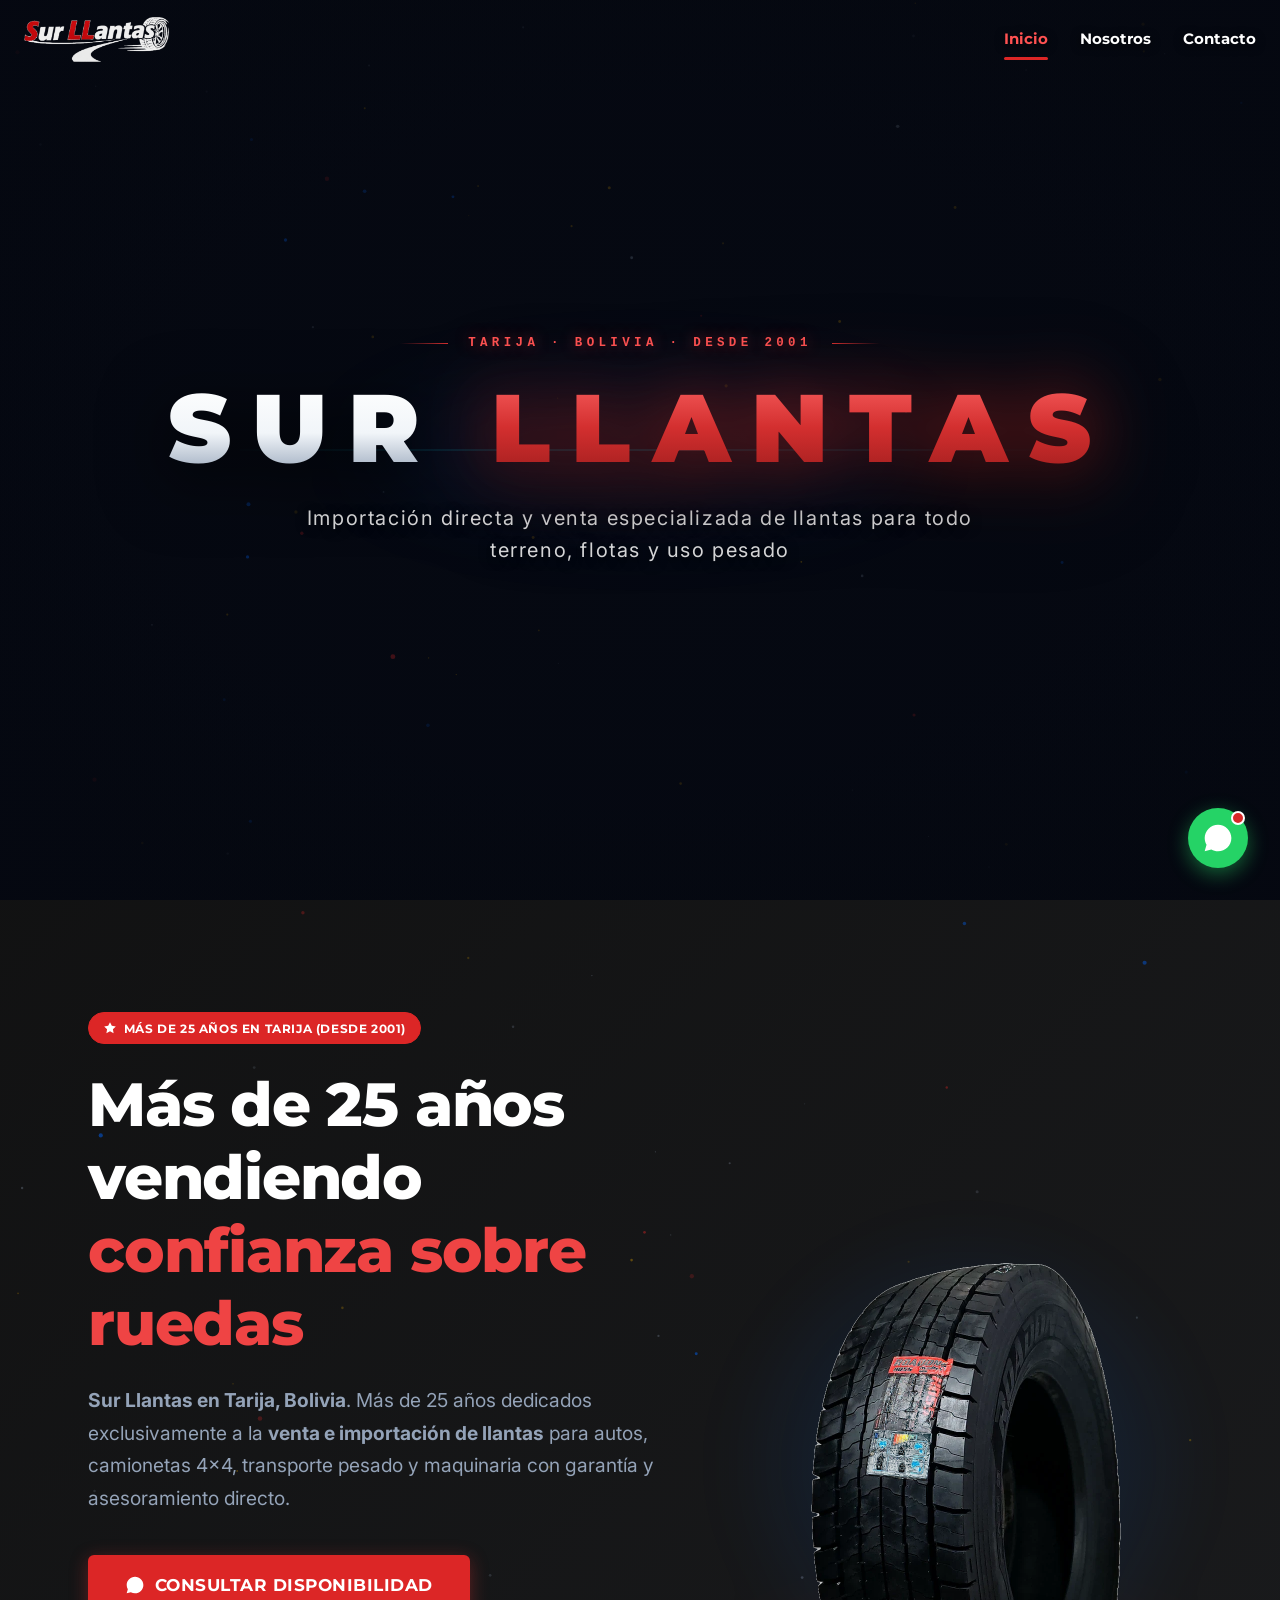
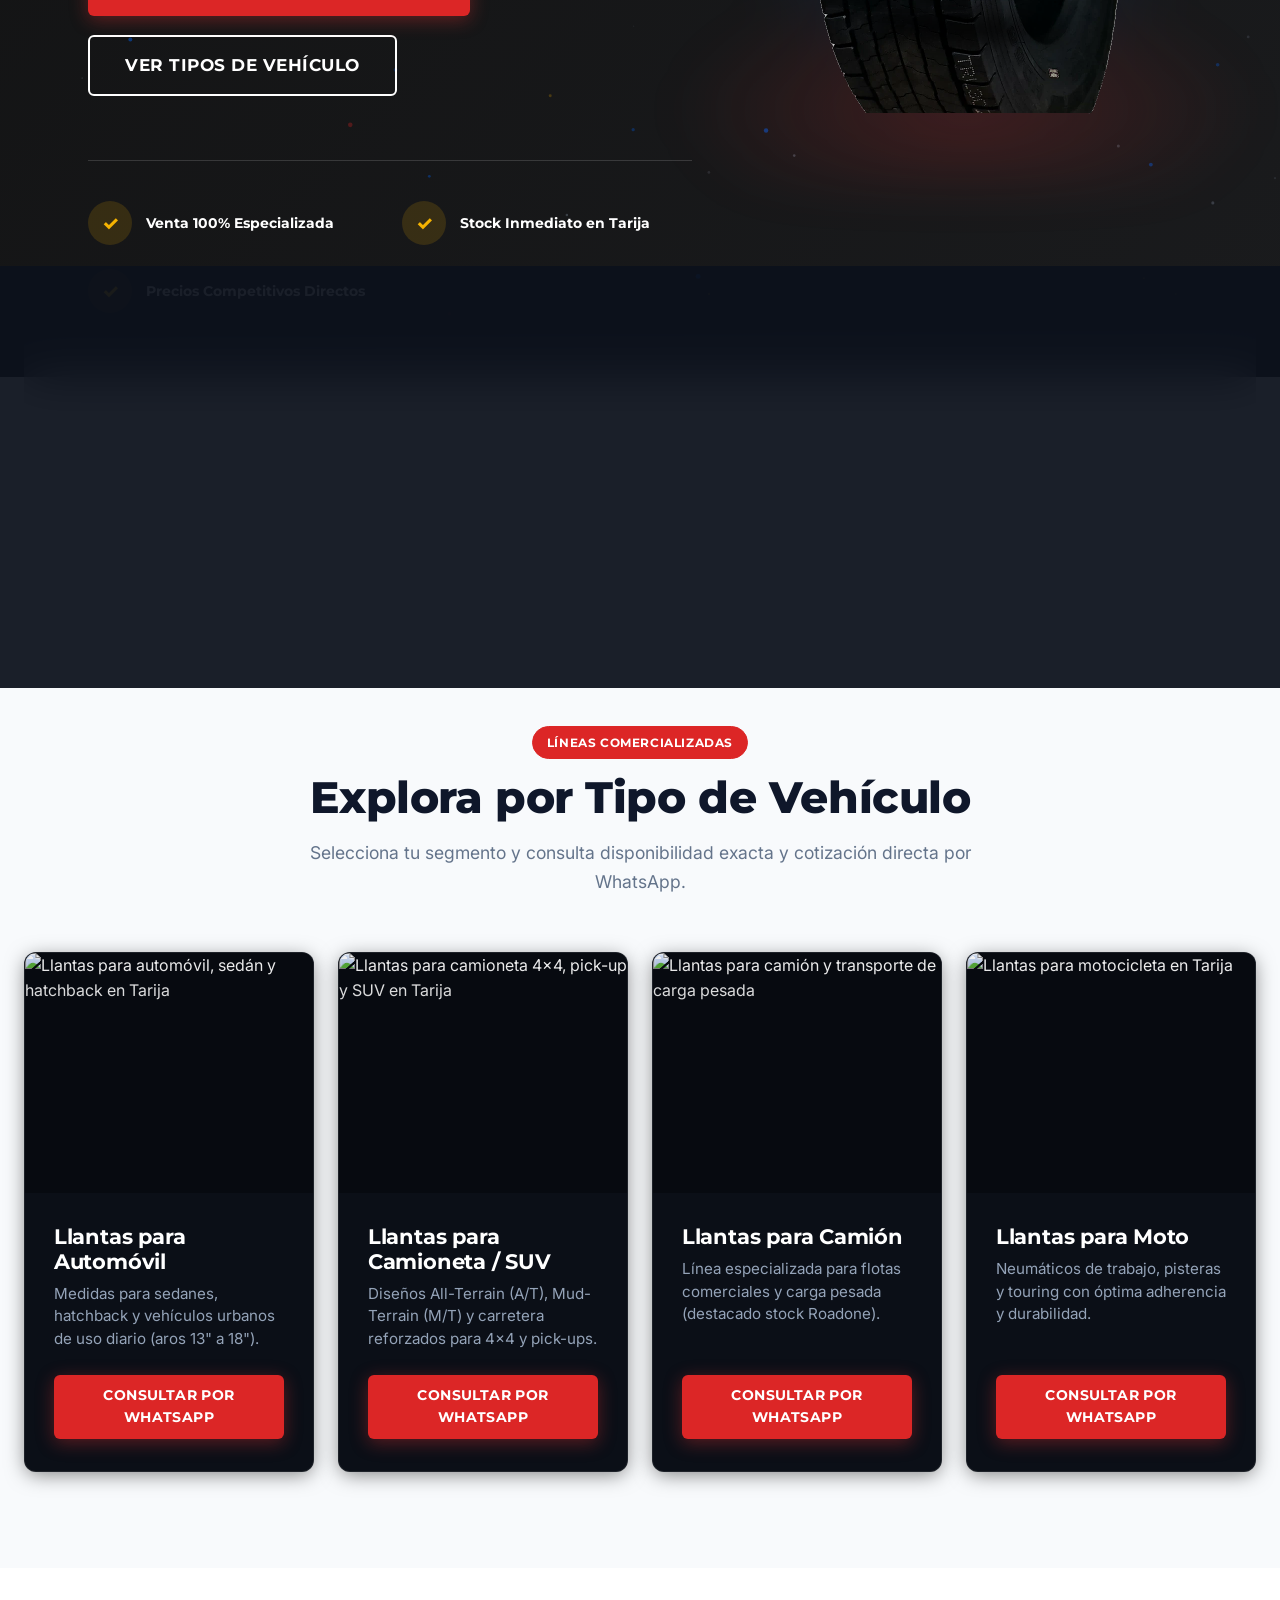
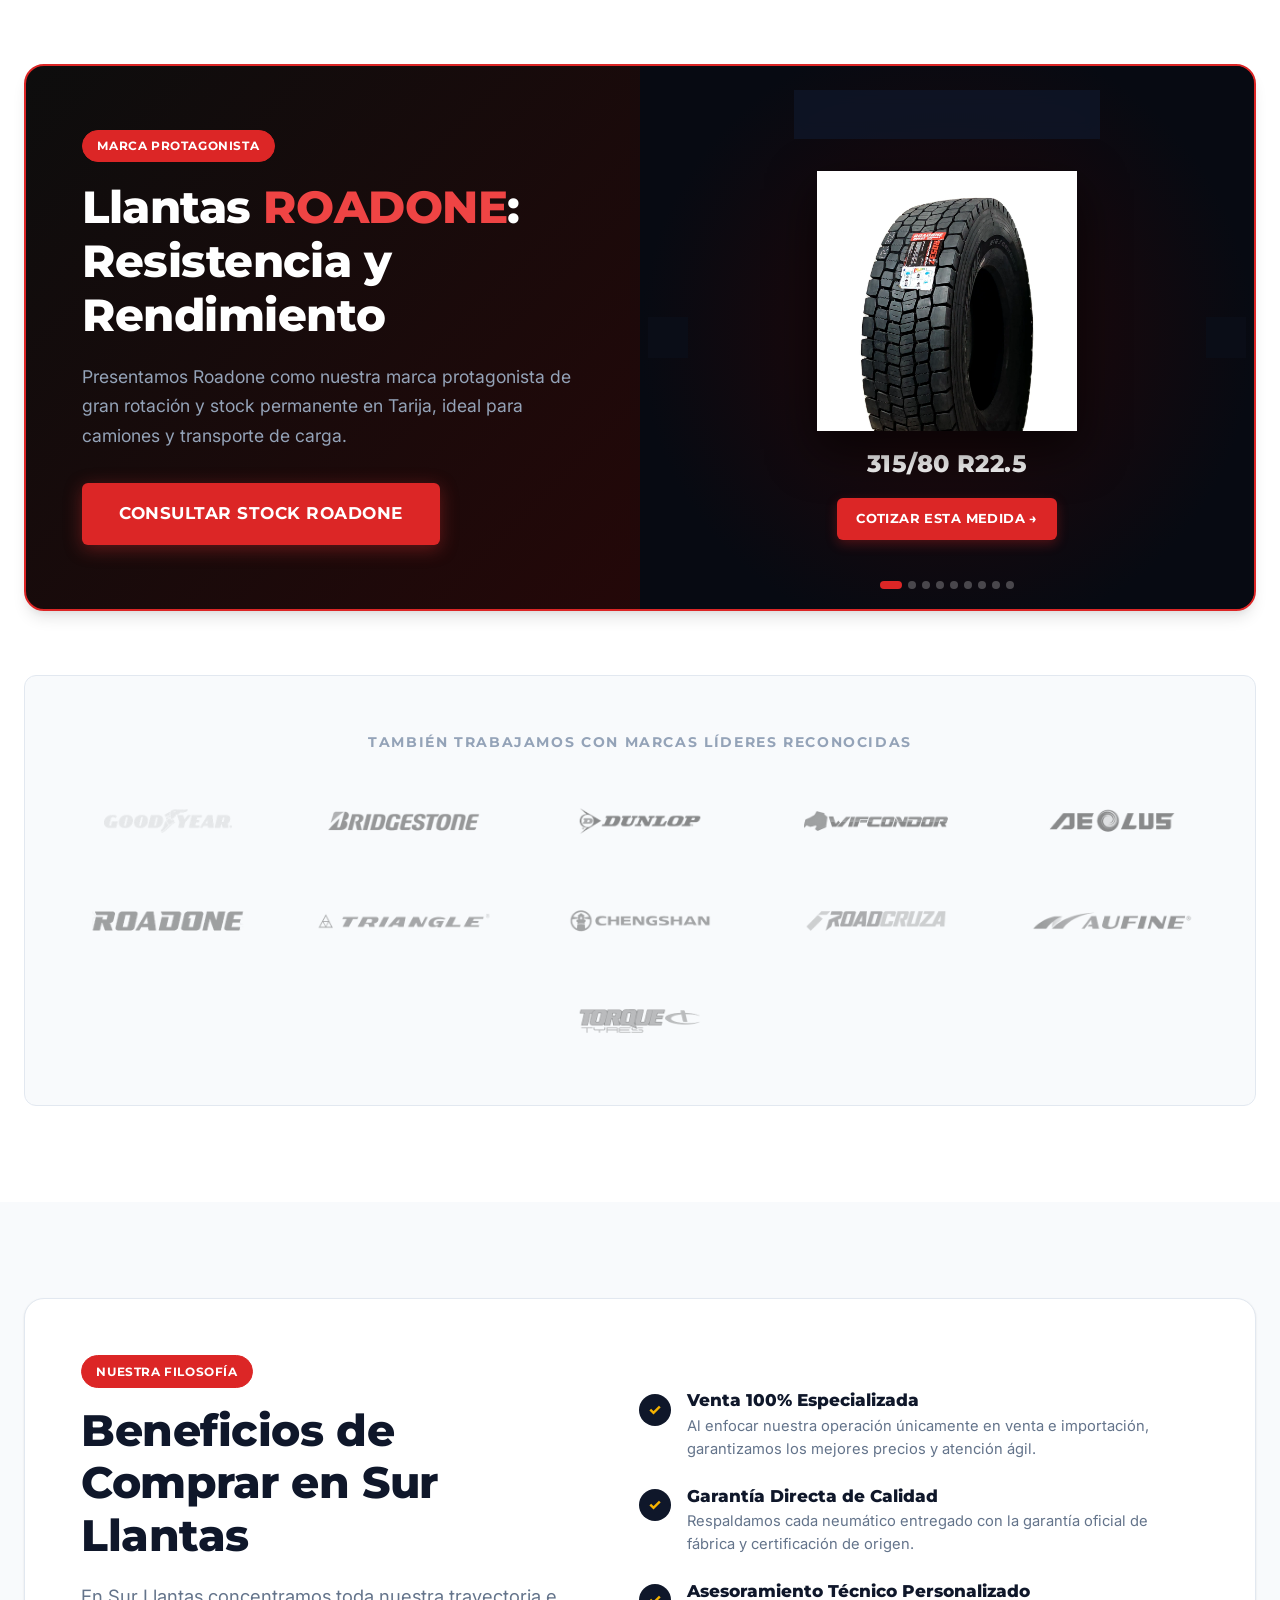
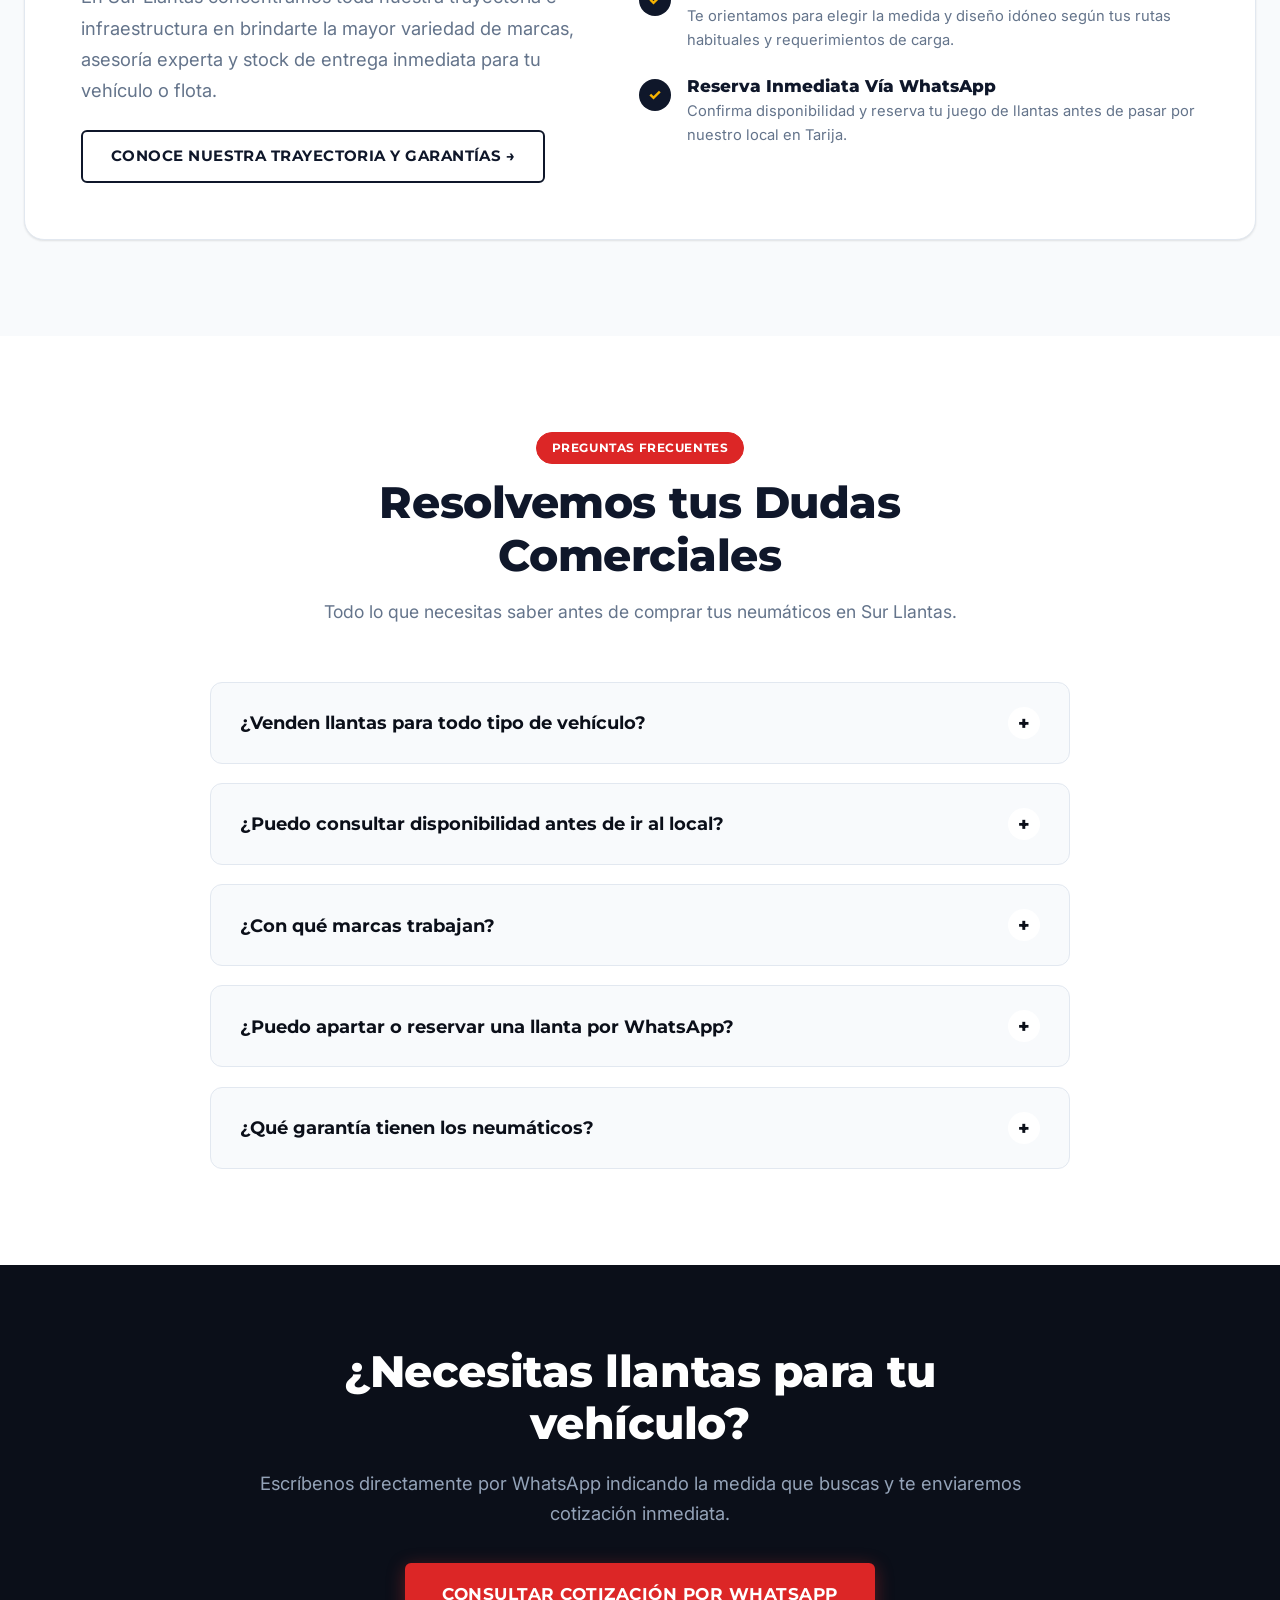
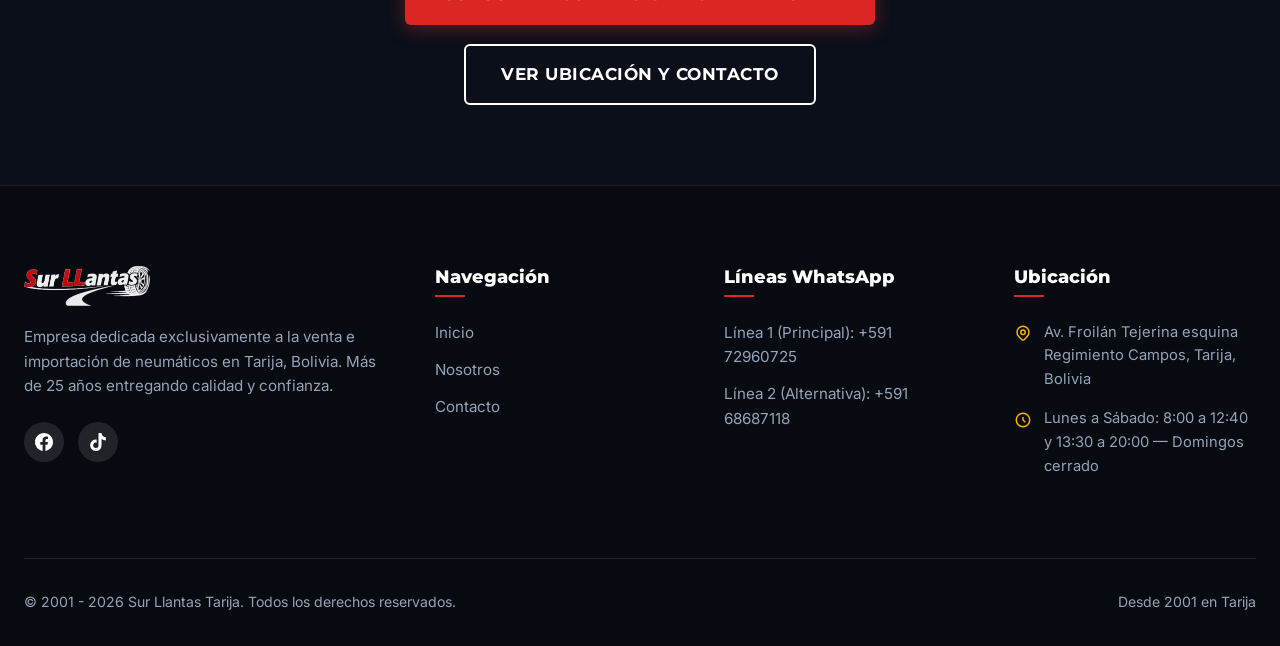
==== commit 51fb2154: "fix(cache-busting): bump asset query version to v3.0 and preset navbar--over-video on index.html" ====
--- a/web/index.html
+++ b/web/index.html
@@ -48,7 +48,7 @@
   <link href="https://fonts.googleapis.com/css2?family=Inter:wght@400;500;600;700&family=Montserrat:wght@700;800;900&display=swap" rel="stylesheet">
   
   <!-- CSS -->
-  <link rel="stylesheet" href="assets/css/styles.css?v=2.3">
+  <link rel="stylesheet" href="assets/css/styles.css?v=3.0">
   <style>
     .brand-logo-img { max-height: 54px !important; max-width: 180px !important; width: 100% !important; height: 54px !important; object-fit: contain; filter: grayscale(100%); opacity: 0.45; mix-blend-mode: multiply; }
     .brand-strip-grid { display: flex; flex-wrap: wrap; align-items: center; justify-content: center; gap: 2.75rem 3.5rem; max-width: 1240px; margin: 0 auto; }
@@ -178,7 +178,7 @@
   </section>
 
   <!-- NAVBAR (SHARED ACROSS ALL PAGES) -->
-  <header class="navbar">
+  <header class="navbar navbar--over-video">
     <div class="container navbar__container">
       <a href="index.html" class="navbar__logo">
         <img src="assets/img/logo-sur-llantas-white.png" alt="Sur Llantas Tarija - Venta de Llantas" class="navbar__logo-img navbar__logo-img--white">
@@ -1064,6 +1064,6 @@
   <!-- GSAP 3.12.5 Core & ScrollTrigger Plugin (Feature F5) -->
   <script src="https://cdnjs.cloudflare.com/ajax/libs/gsap/3.12.5/gsap.min.js" integrity="sha512-7eHRwcbYkK4d9g/6tD/mhkf++eoTHwpNM9woBxtPUBWm67zeAfFC+HrdoE2GanKeocly/VxeLvIqwvCdk7qScg==" crossorigin="anonymous" referrerpolicy="no-referrer"></script>
   <script src="https://cdnjs.cloudflare.com/ajax/libs/gsap/3.12.5/ScrollTrigger.min.js" integrity="sha512-onMTRKJBKz8M1TnqqDuGBlowlH0ohFzMXYRNebz+yOcc5TQr/zAKsthzhuv0hiyUKEiQEQXEynnXCvNTOk50dg==" crossorigin="anonymous" referrerpolicy="no-referrer"></script>
-  <script src="assets/js/main.js?v=2.3"></script>
+  <script src="assets/js/main.js?v=3.0"></script>
 </body>
 </html>
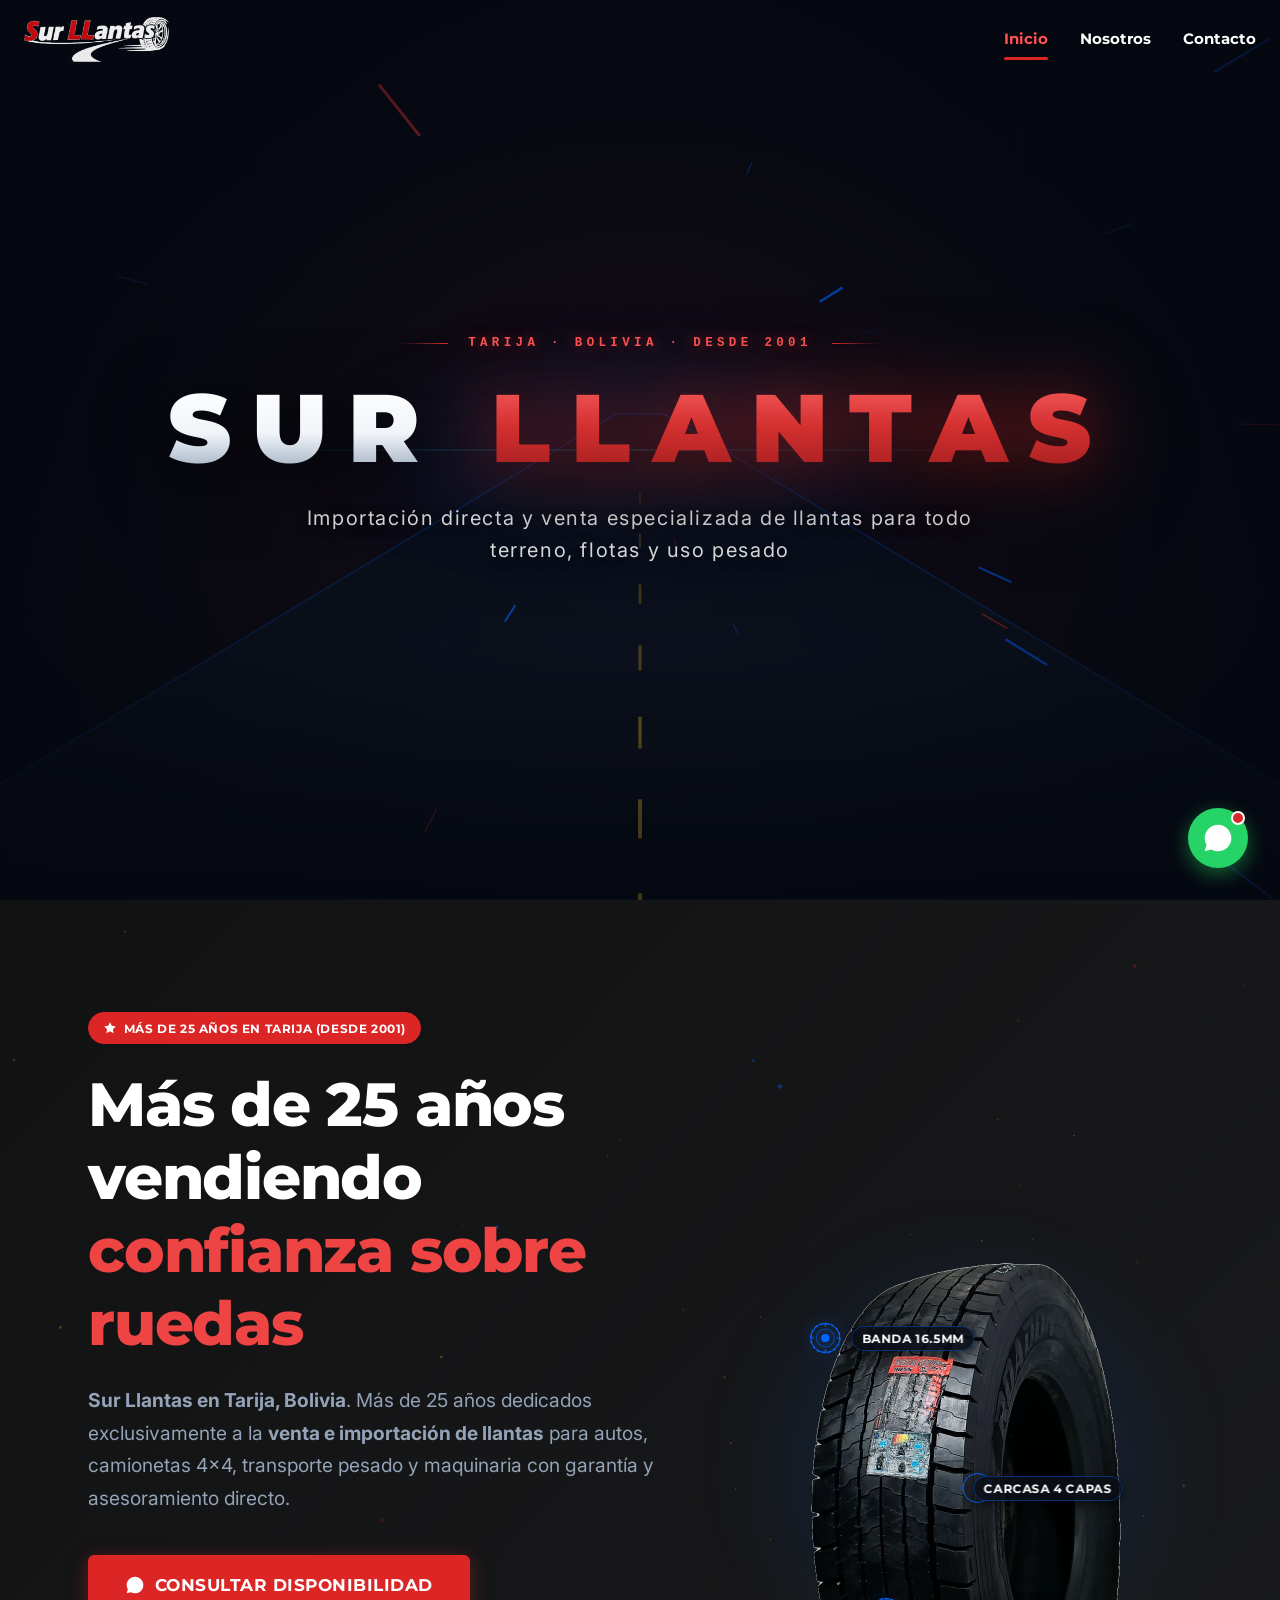
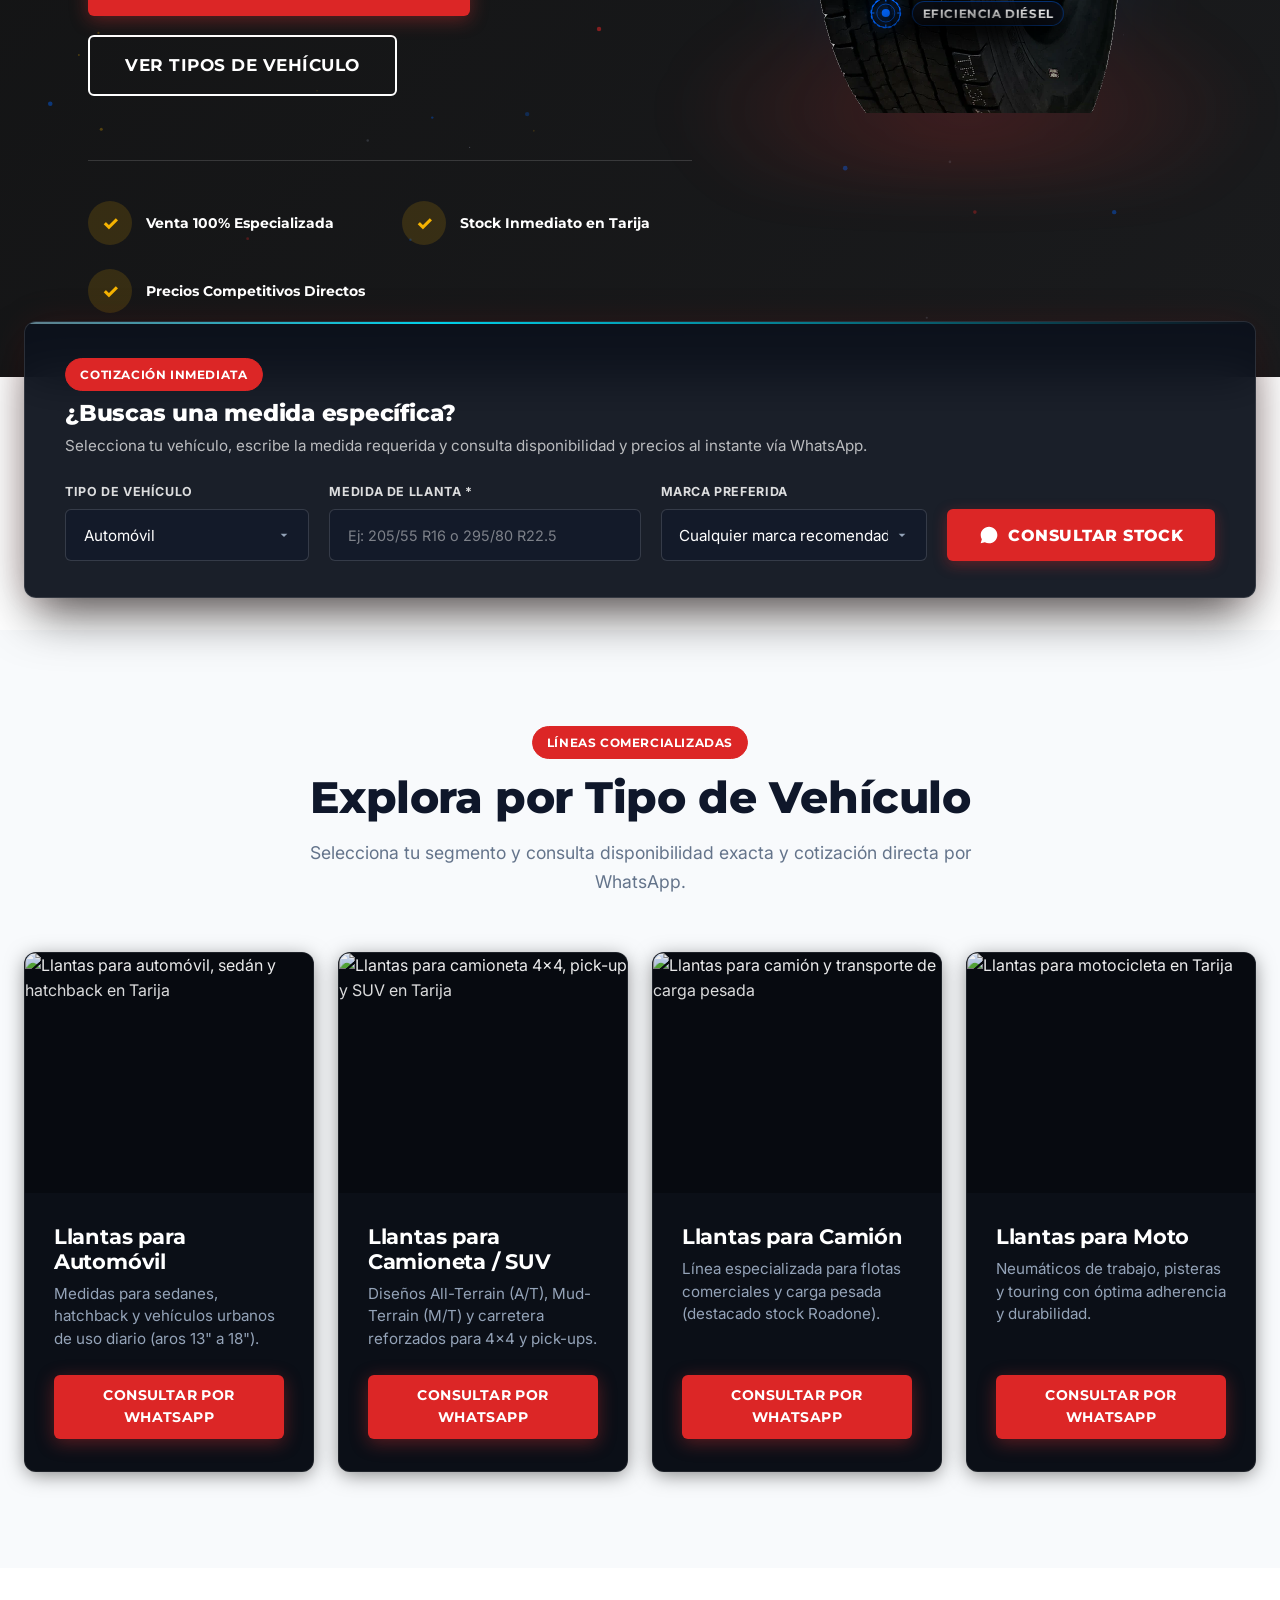
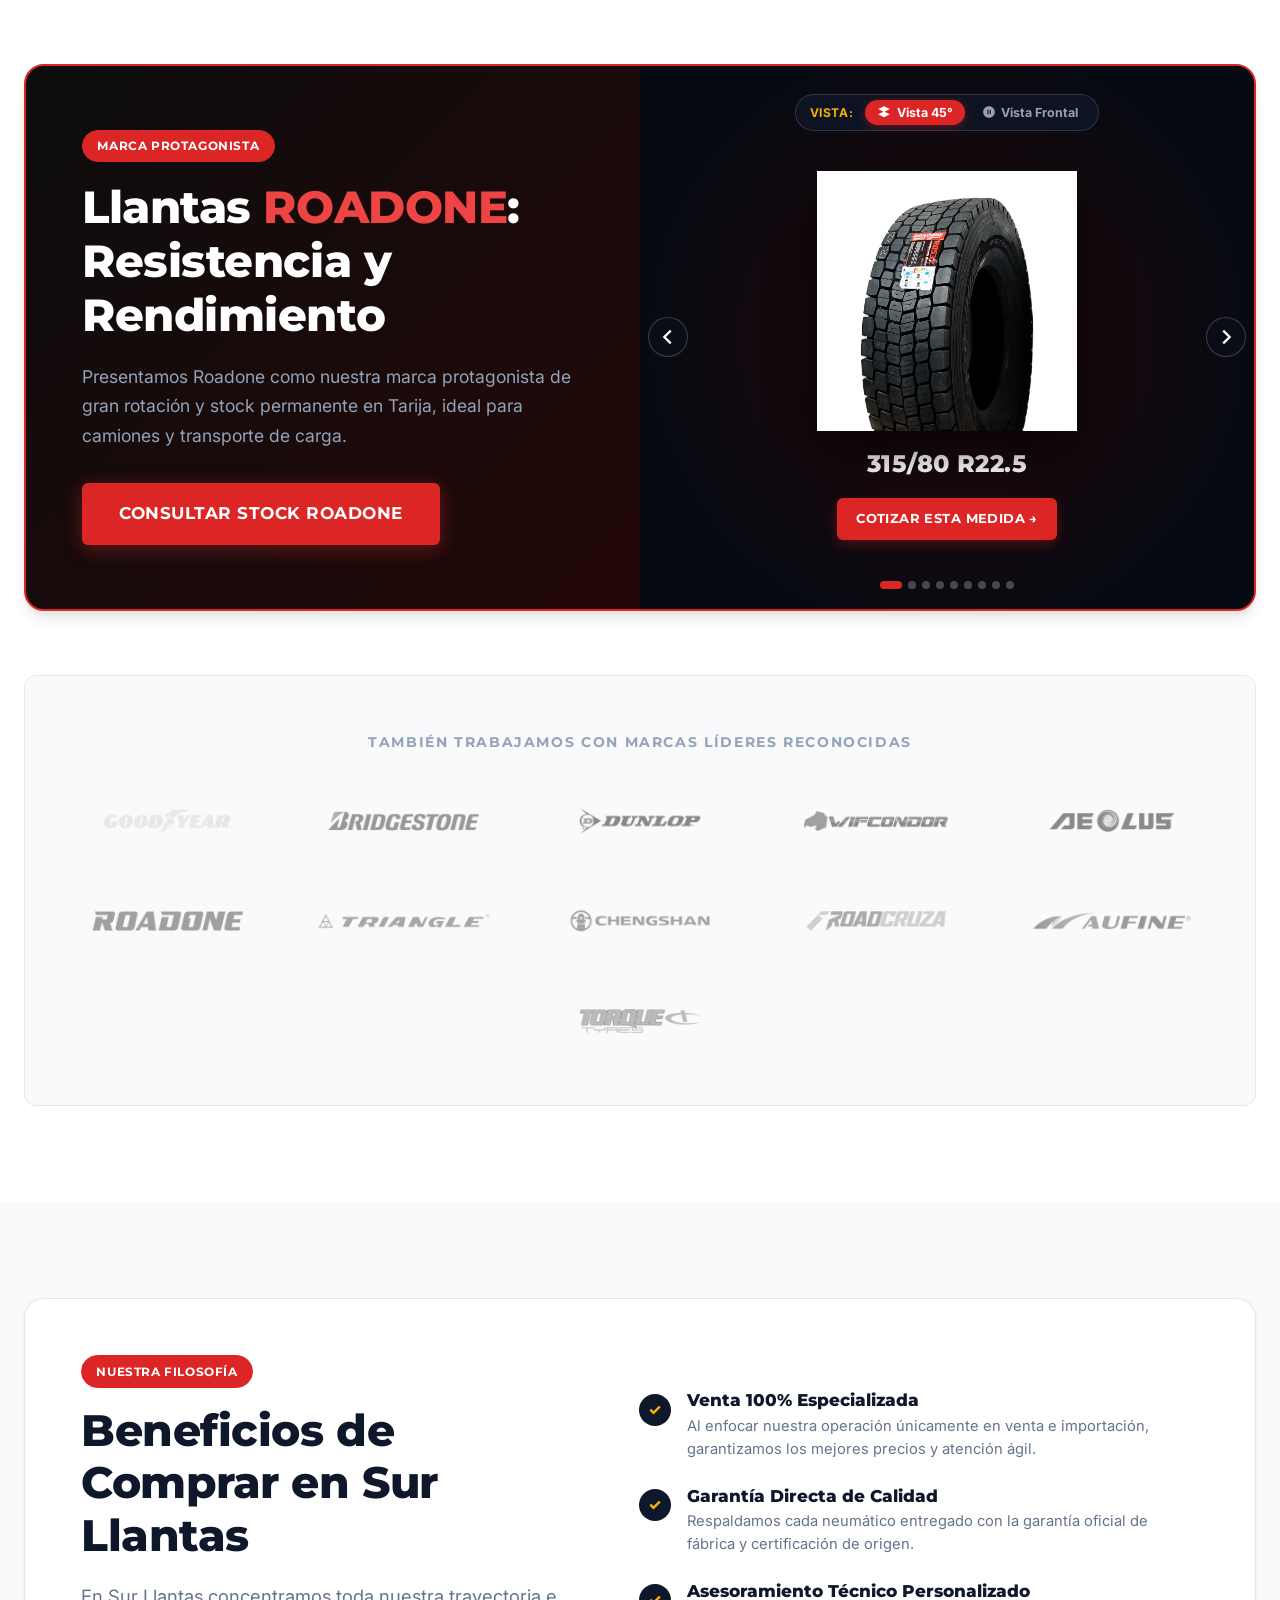
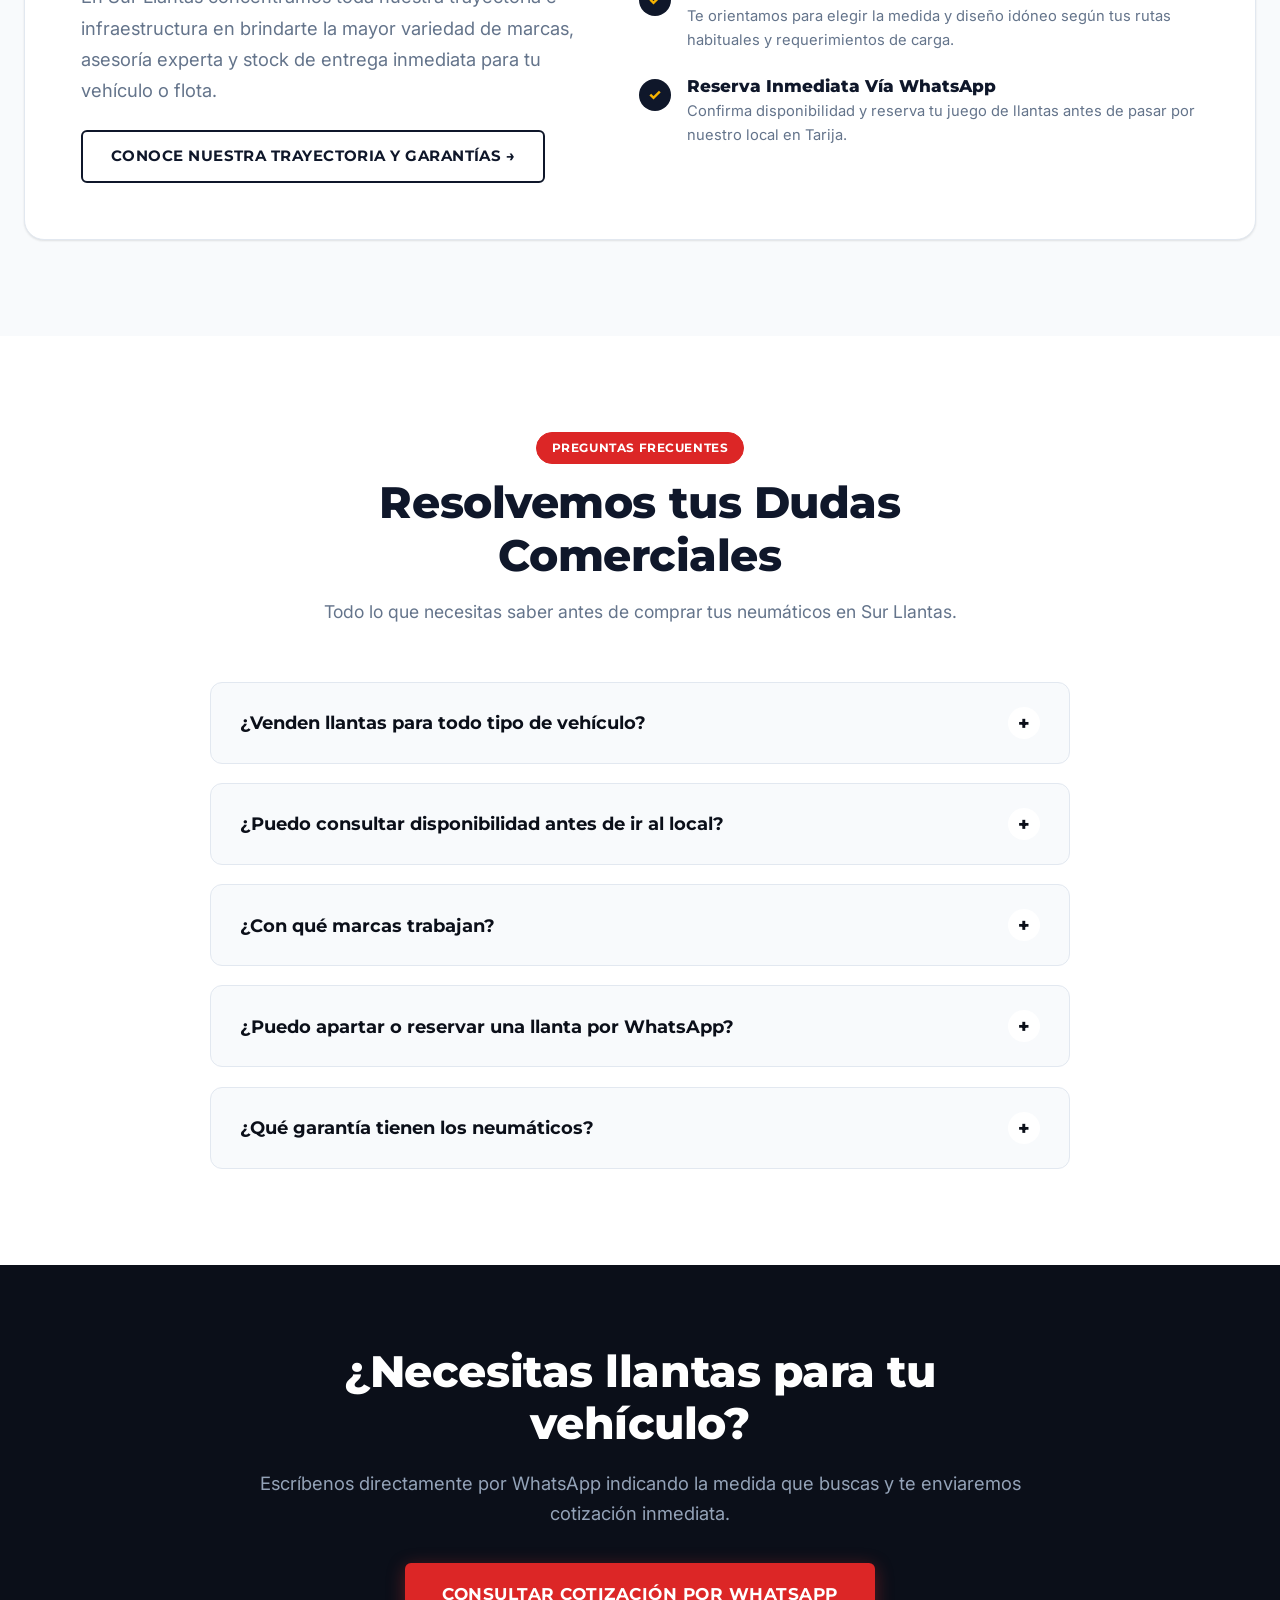
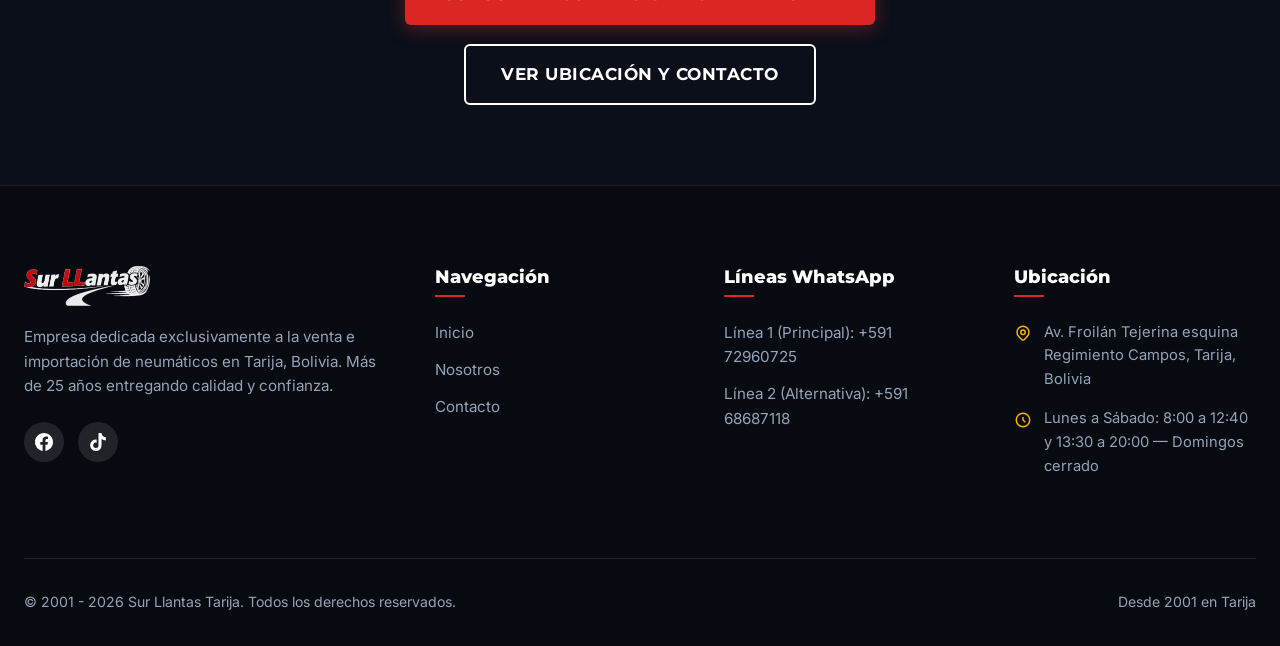
==== commit 1051ebed: "feat(cinematic): restore full 4-phase GSAP scroll choreography, procedural highway engine & interact" ====
--- a/web/index.html
+++ b/web/index.html
@@ -48,7 +48,7 @@
   <link href="https://fonts.googleapis.com/css2?family=Inter:wght@400;500;600;700&family=Montserrat:wght@700;800;900&display=swap" rel="stylesheet">
   
   <!-- CSS -->
-  <link rel="stylesheet" href="assets/css/styles.css?v=3.0">
+  <link rel="stylesheet" href="assets/css/styles.css?v=3.1">
   <style>
     .brand-logo-img { max-height: 54px !important; max-width: 180px !important; width: 100% !important; height: 54px !important; object-fit: contain; filter: grayscale(100%); opacity: 0.45; mix-blend-mode: multiply; }
     .brand-strip-grid { display: flex; flex-wrap: wrap; align-items: center; justify-content: center; gap: 2.75rem 3.5rem; max-width: 1240px; margin: 0 auto; }
@@ -1064,6 +1064,6 @@
   <!-- GSAP 3.12.5 Core & ScrollTrigger Plugin (Feature F5) -->
   <script src="https://cdnjs.cloudflare.com/ajax/libs/gsap/3.12.5/gsap.min.js" integrity="sha512-7eHRwcbYkK4d9g/6tD/mhkf++eoTHwpNM9woBxtPUBWm67zeAfFC+HrdoE2GanKeocly/VxeLvIqwvCdk7qScg==" crossorigin="anonymous" referrerpolicy="no-referrer"></script>
   <script src="https://cdnjs.cloudflare.com/ajax/libs/gsap/3.12.5/ScrollTrigger.min.js" integrity="sha512-onMTRKJBKz8M1TnqqDuGBlowlH0ohFzMXYRNebz+yOcc5TQr/zAKsthzhuv0hiyUKEiQEQXEynnXCvNTOk50dg==" crossorigin="anonymous" referrerpolicy="no-referrer"></script>
-  <script src="assets/js/main.js?v=3.0"></script>
+  <script src="assets/js/main.js?v=3.1"></script>
 </body>
 </html>
--- a/web/assets/css/styles.css
+++ b/web/assets/css/styles.css
@@ -1036,8 +1036,10 @@
     top: auto;
     right: auto;
     transform: none;
-    width: min(340px, 85vw);
-    height: min(340px, 85vw);
+    width: 320px;
+    height: 320px;
+    max-width: 85vw;
+    max-height: 85vw;
     margin: 2rem auto 1rem;
   }
 }
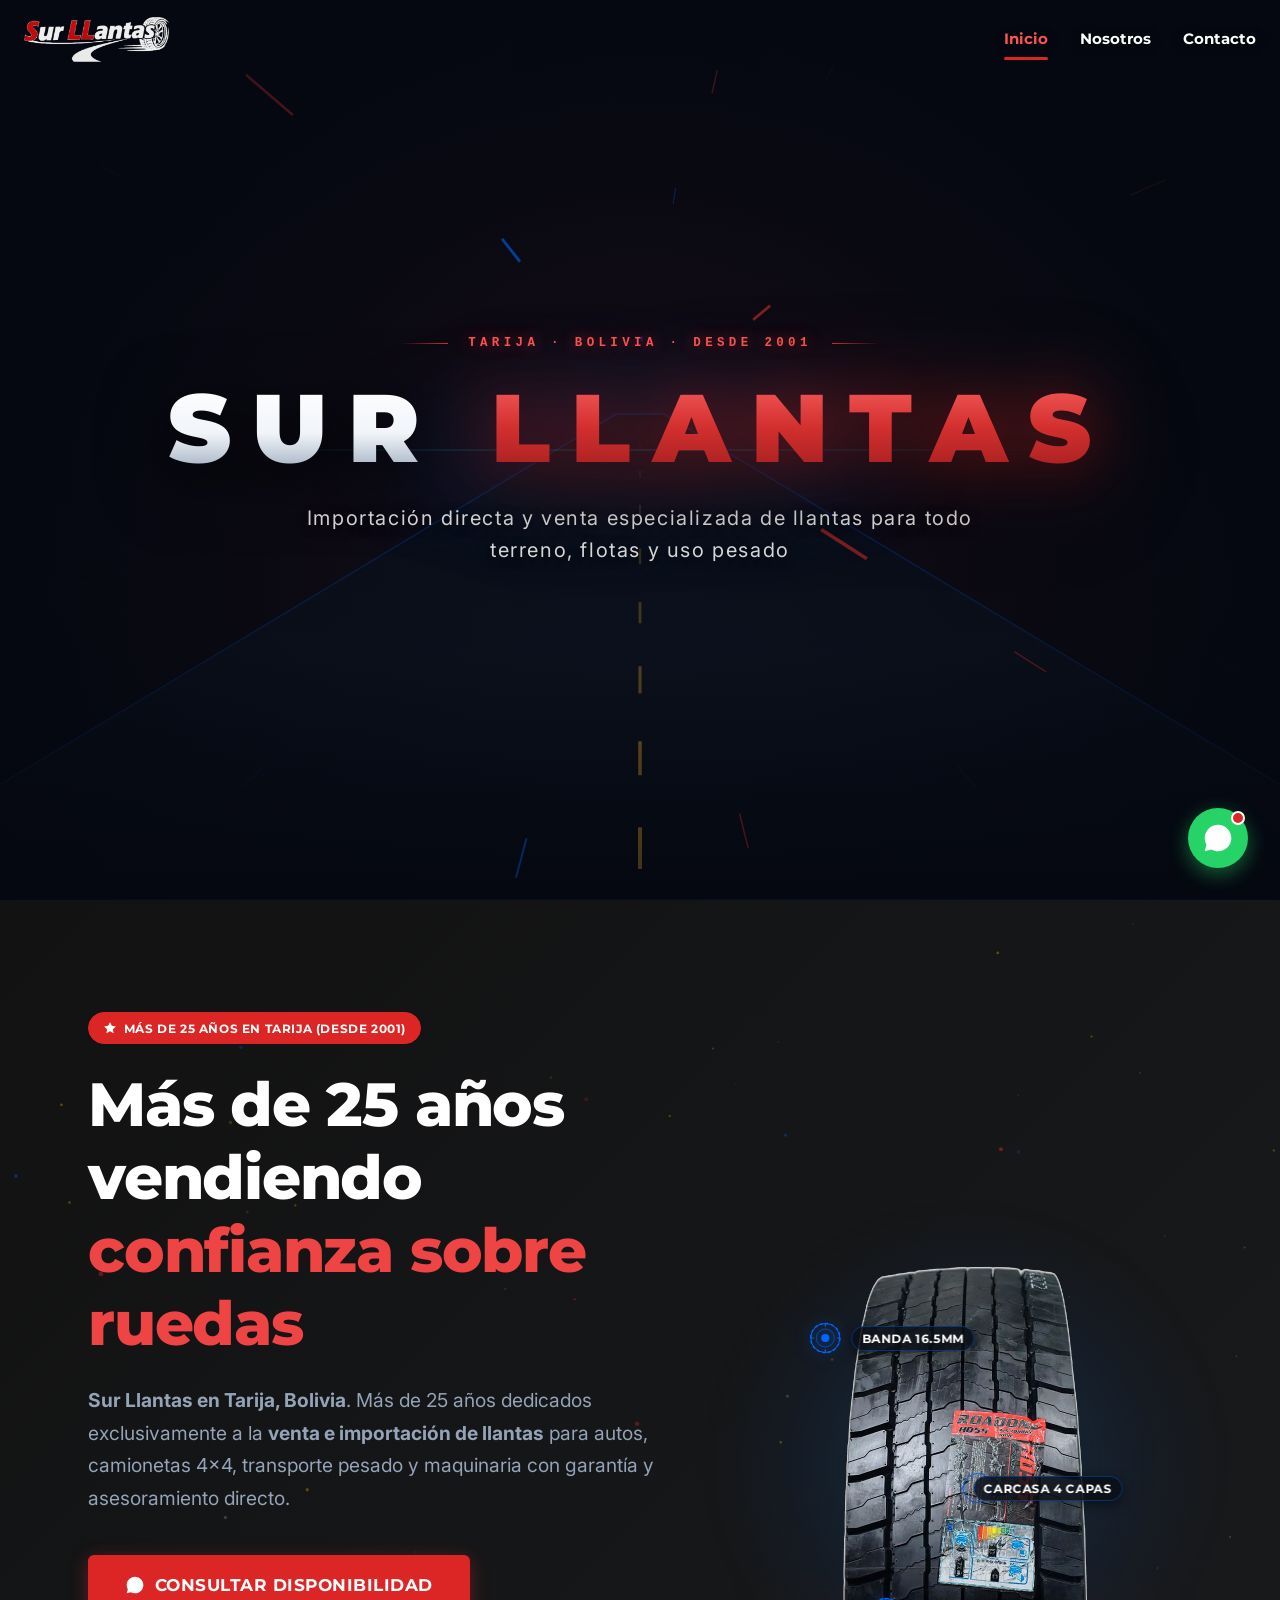
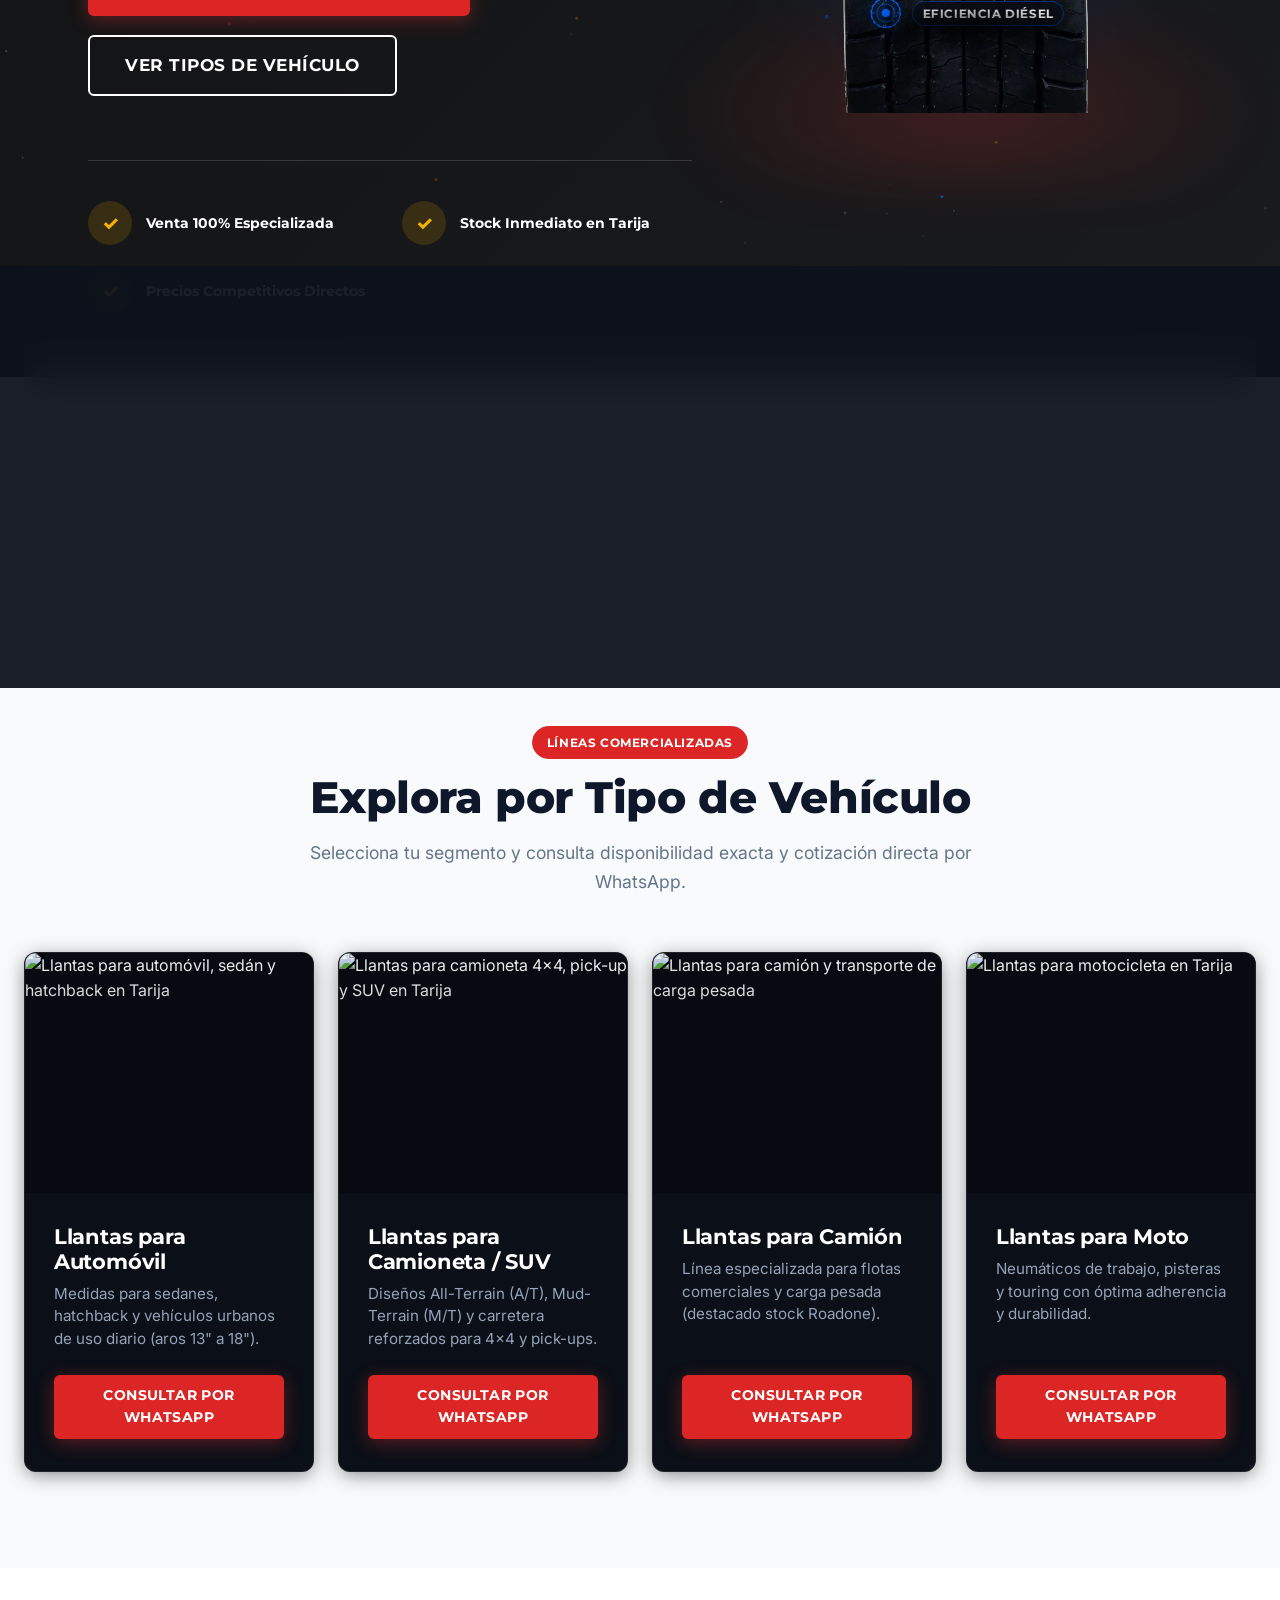
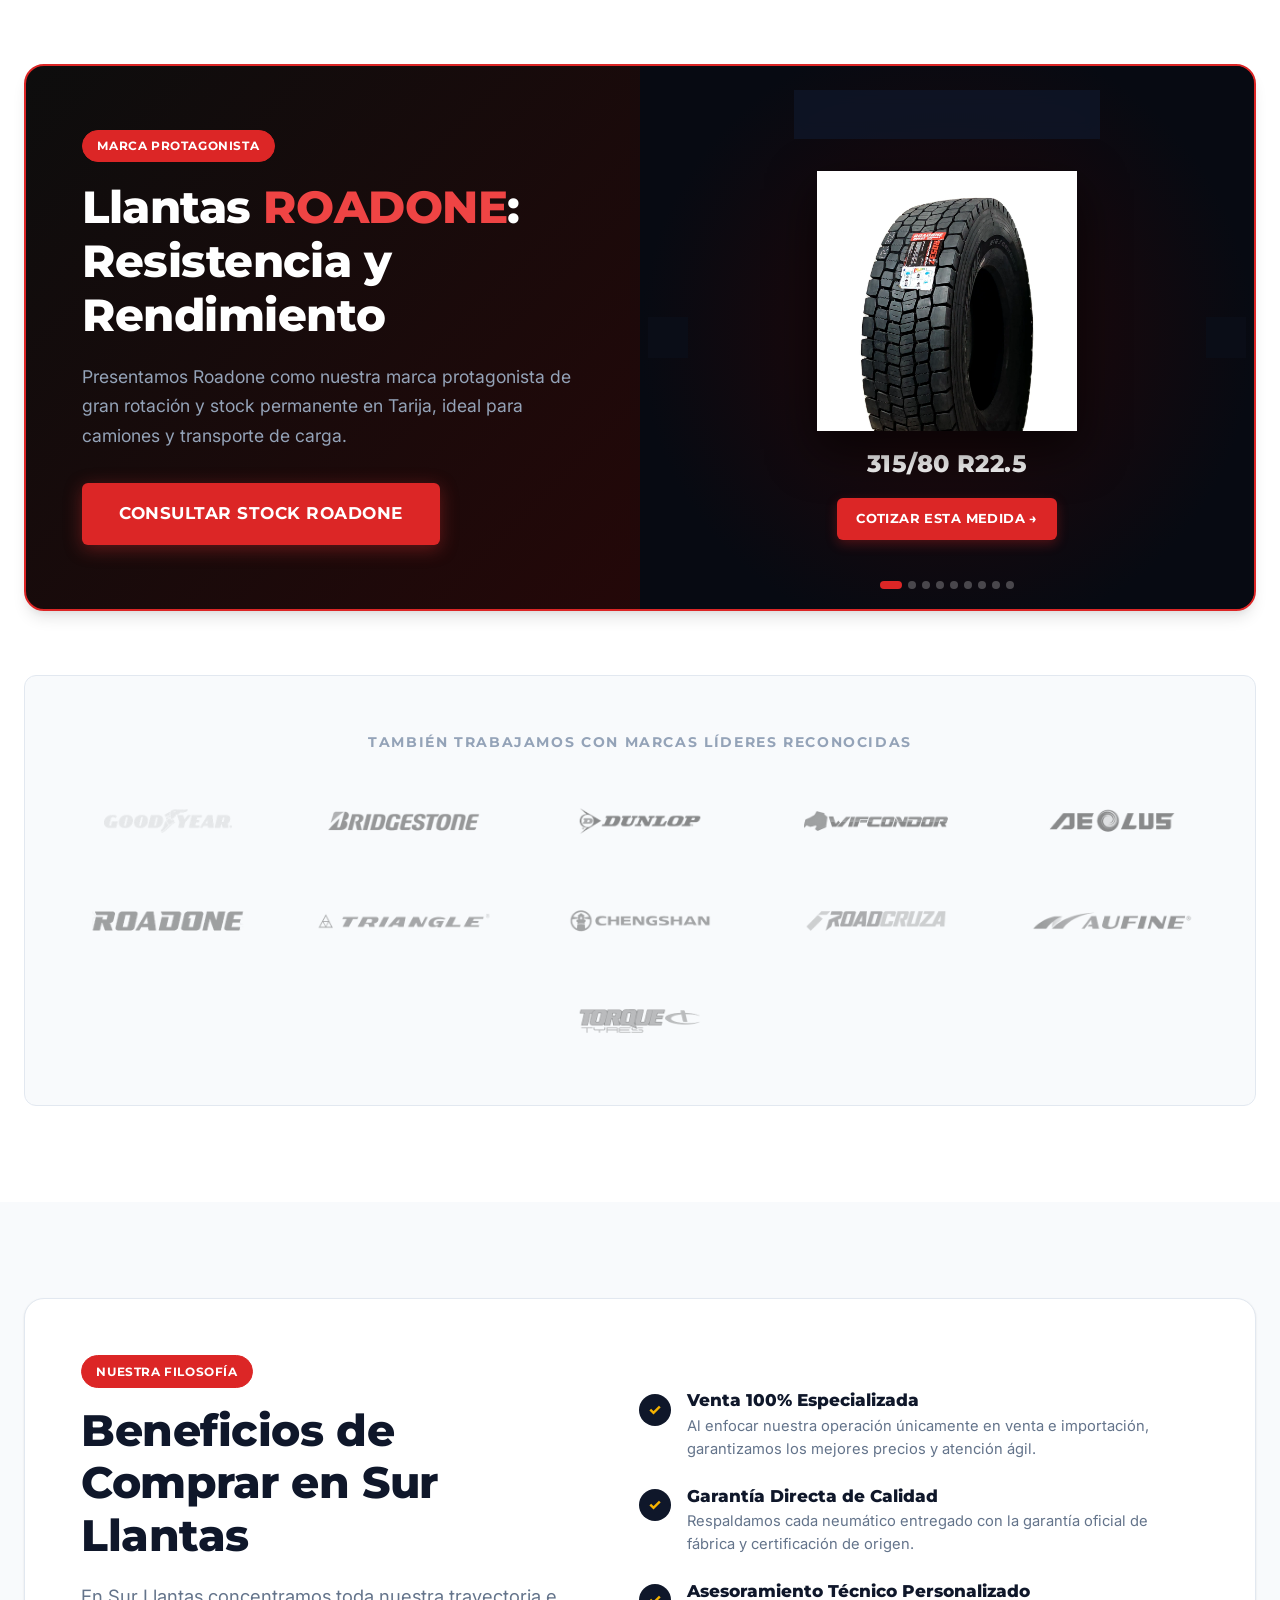
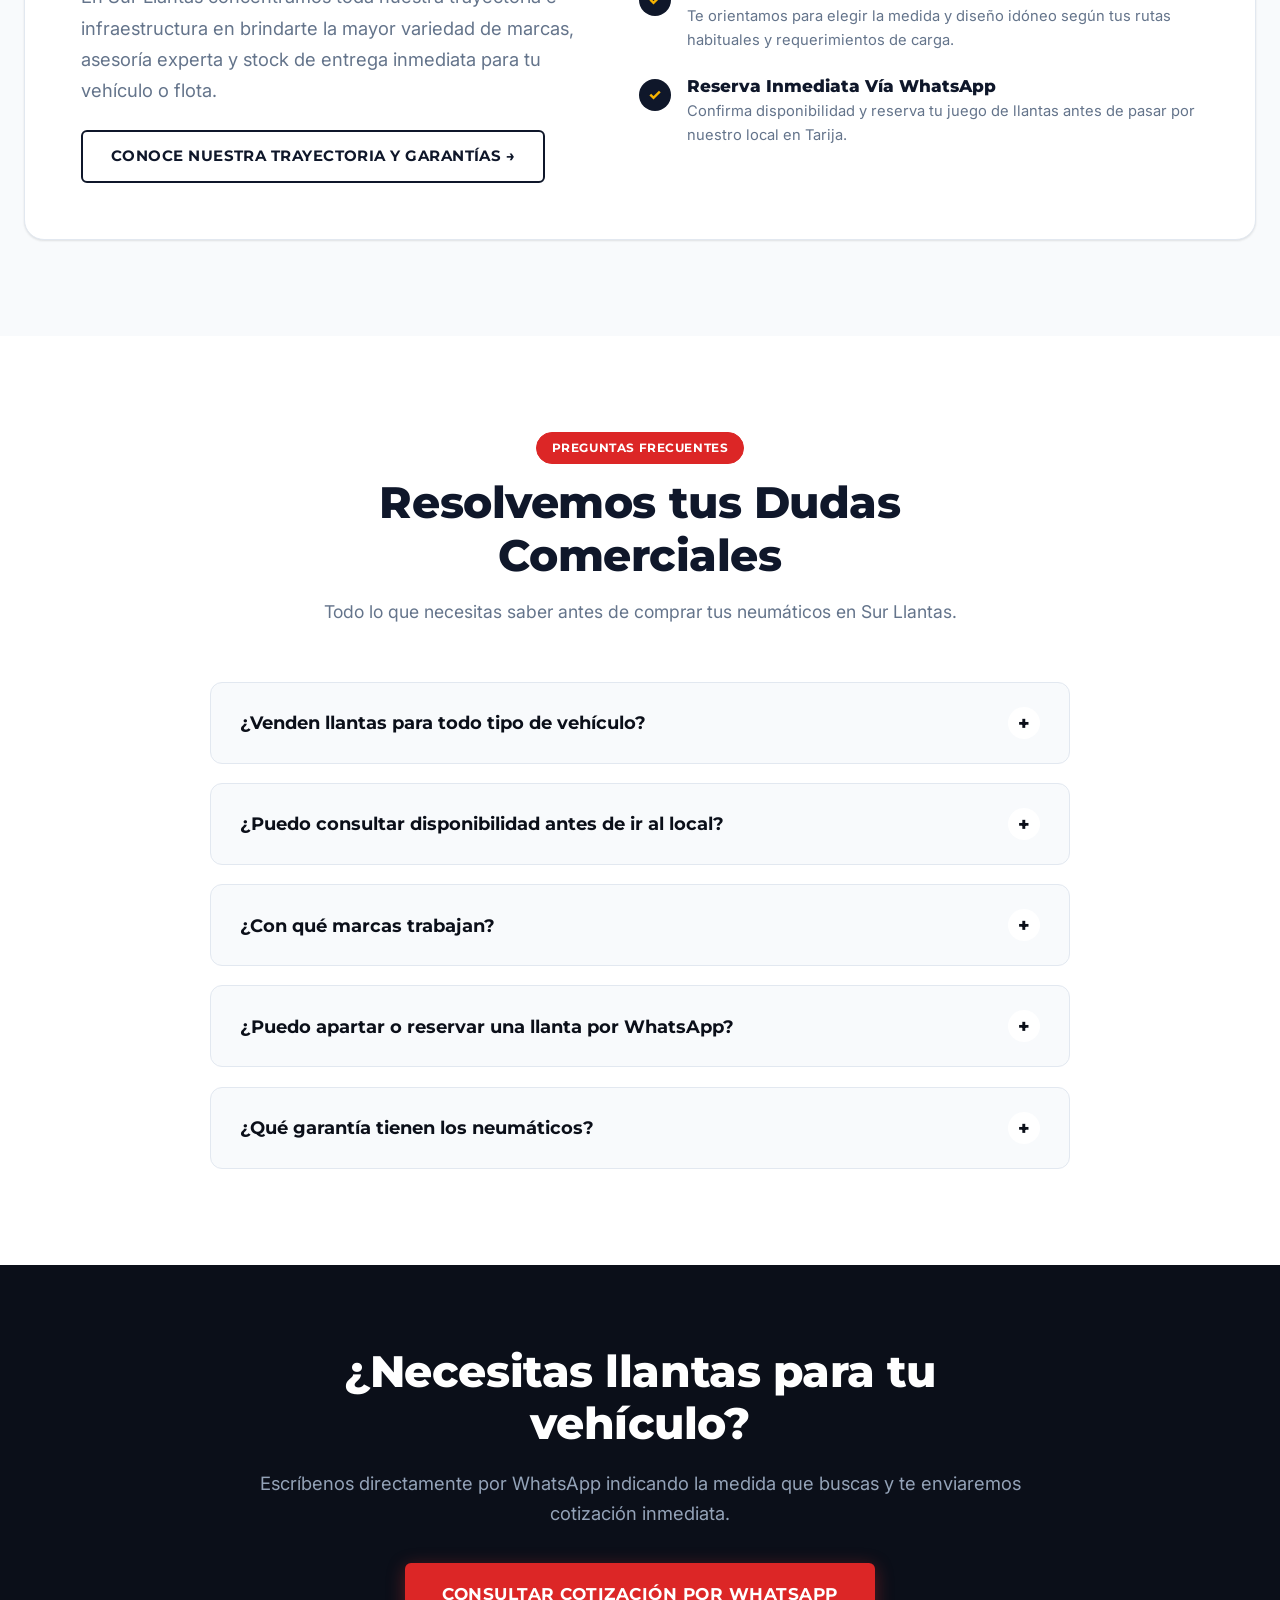
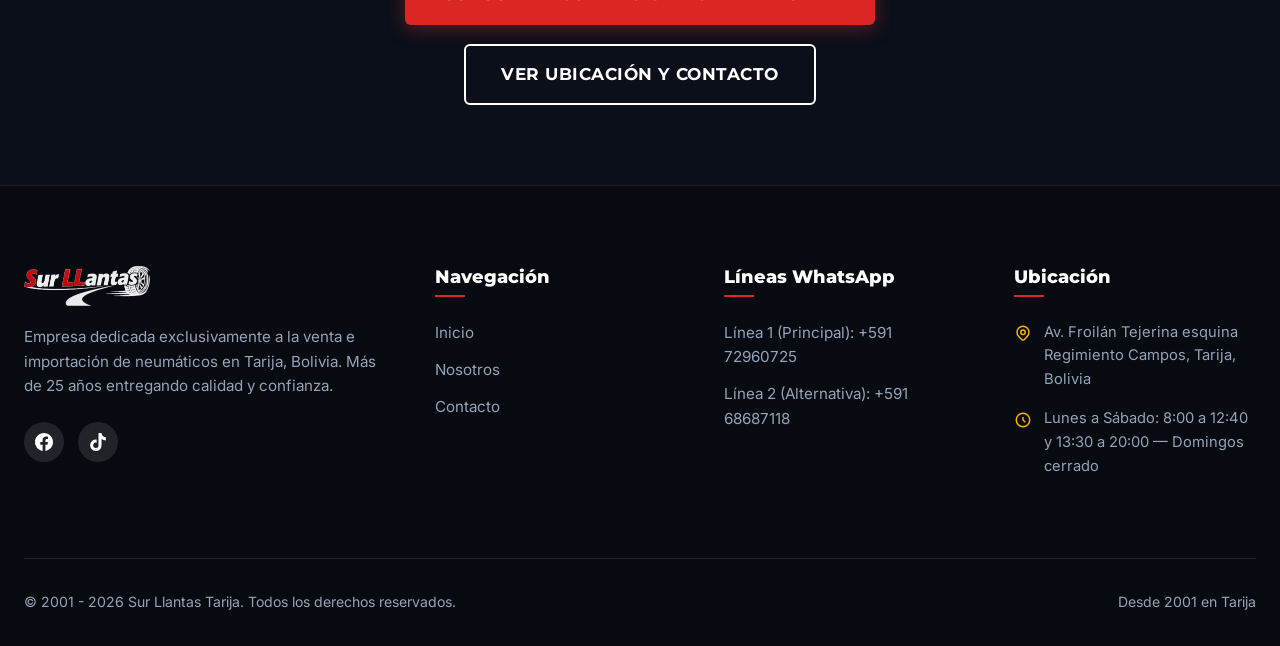
==== commit 88a1a995: "fix(cinematic): enforce GSAP fromTo dual-WebP crossfade, eliminate CSS transition interference and a" ====
--- a/web/index.html
+++ b/web/index.html
@@ -1064,6 +1064,6 @@
   <!-- GSAP 3.12.5 Core & ScrollTrigger Plugin (Feature F5) -->
   <script src="https://cdnjs.cloudflare.com/ajax/libs/gsap/3.12.5/gsap.min.js" integrity="sha512-7eHRwcbYkK4d9g/6tD/mhkf++eoTHwpNM9woBxtPUBWm67zeAfFC+HrdoE2GanKeocly/VxeLvIqwvCdk7qScg==" crossorigin="anonymous" referrerpolicy="no-referrer"></script>
   <script src="https://cdnjs.cloudflare.com/ajax/libs/gsap/3.12.5/ScrollTrigger.min.js" integrity="sha512-onMTRKJBKz8M1TnqqDuGBlowlH0ohFzMXYRNebz+yOcc5TQr/zAKsthzhuv0hiyUKEiQEQXEynnXCvNTOk50dg==" crossorigin="anonymous" referrerpolicy="no-referrer"></script>
-  <script src="assets/js/main.js?v=3.1"></script>
+  <script src="assets/js/main.js?v=3.2"></script>
 </body>
 </html>
--- a/web/assets/css/styles.css
+++ b/web/assets/css/styles.css
@@ -689,15 +689,13 @@
 }
 
 .tire-morph-img--frente {
+  opacity: 1;
+  z-index: 1;
+}
+
+.tire-morph-img--45 {
   opacity: 0;
-  z-index: 1;
-  transition: opacity 0.4s ease;
-}
-
-.tire-morph-img--45 {
-  opacity: 1;
   z-index: 2;
-  transition: opacity 0.4s ease;
 }
 
 /* Ground Contact Shadow (Feature F8) */
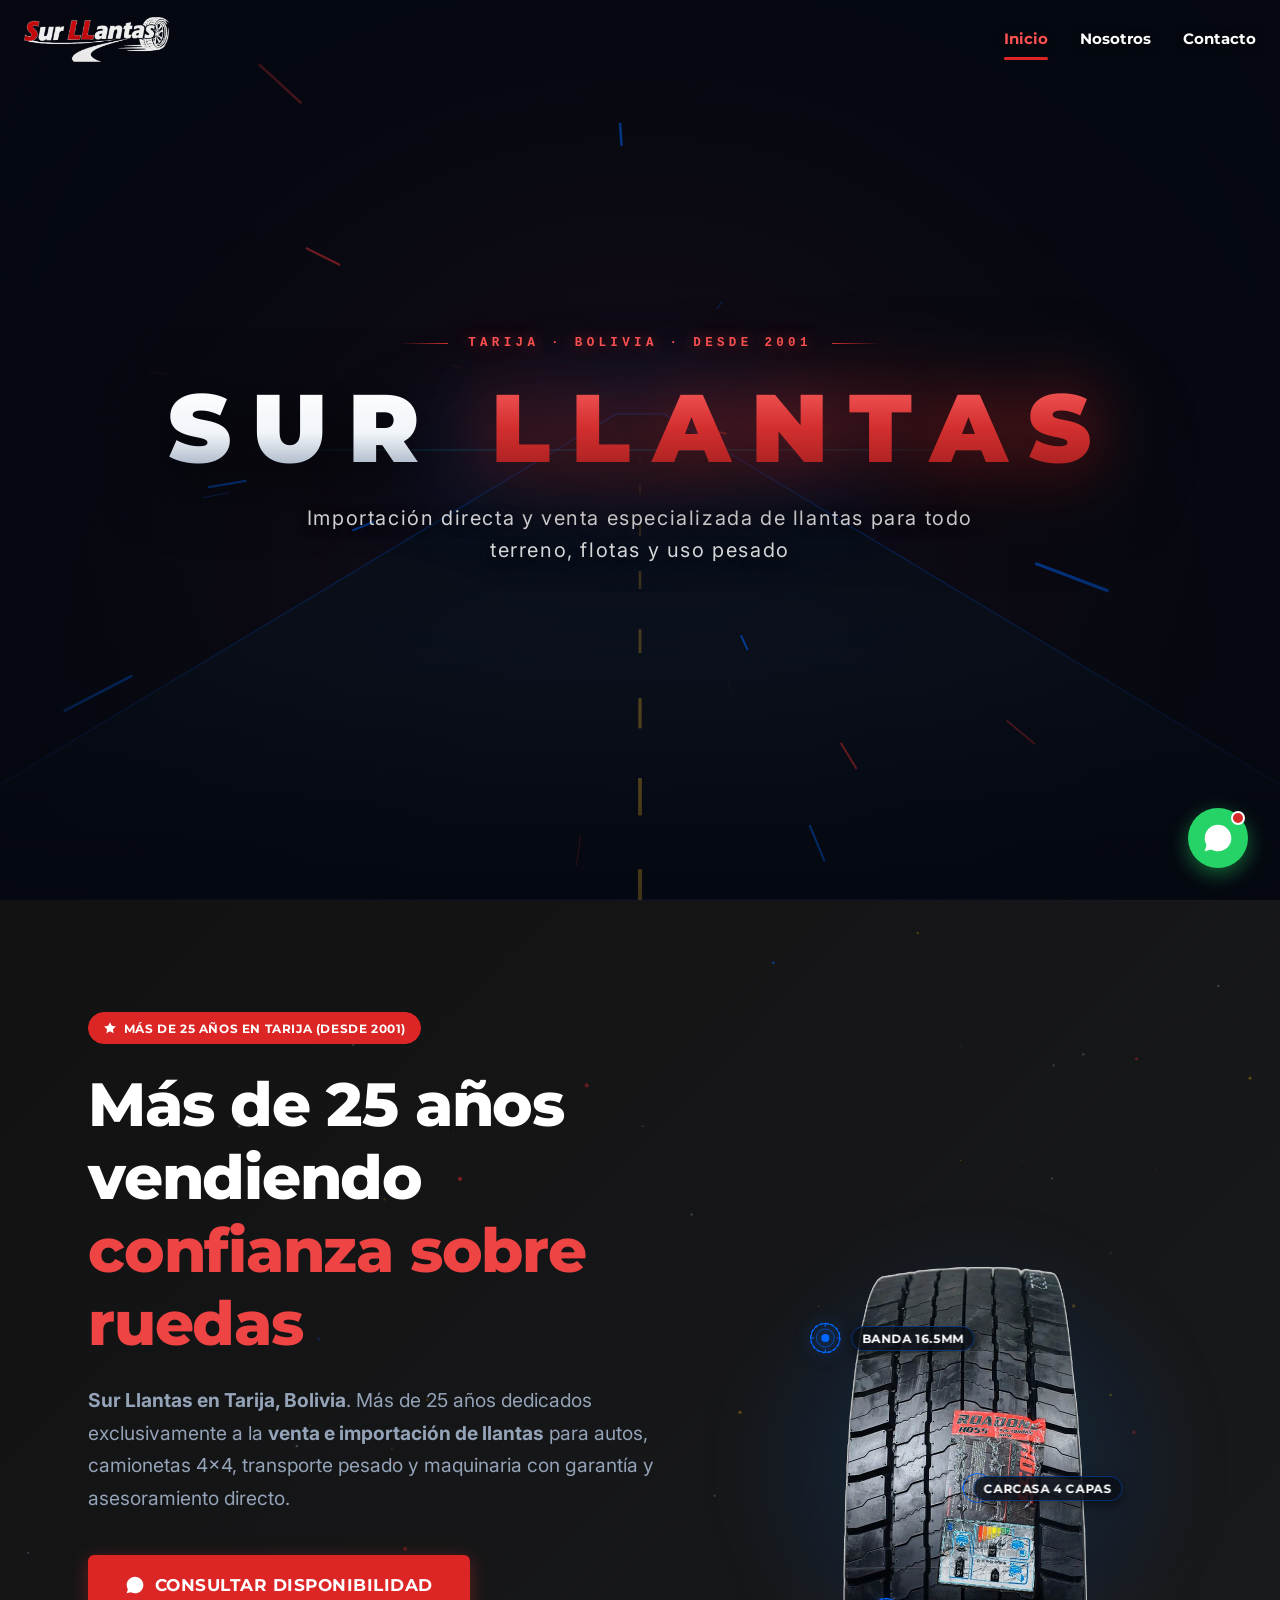
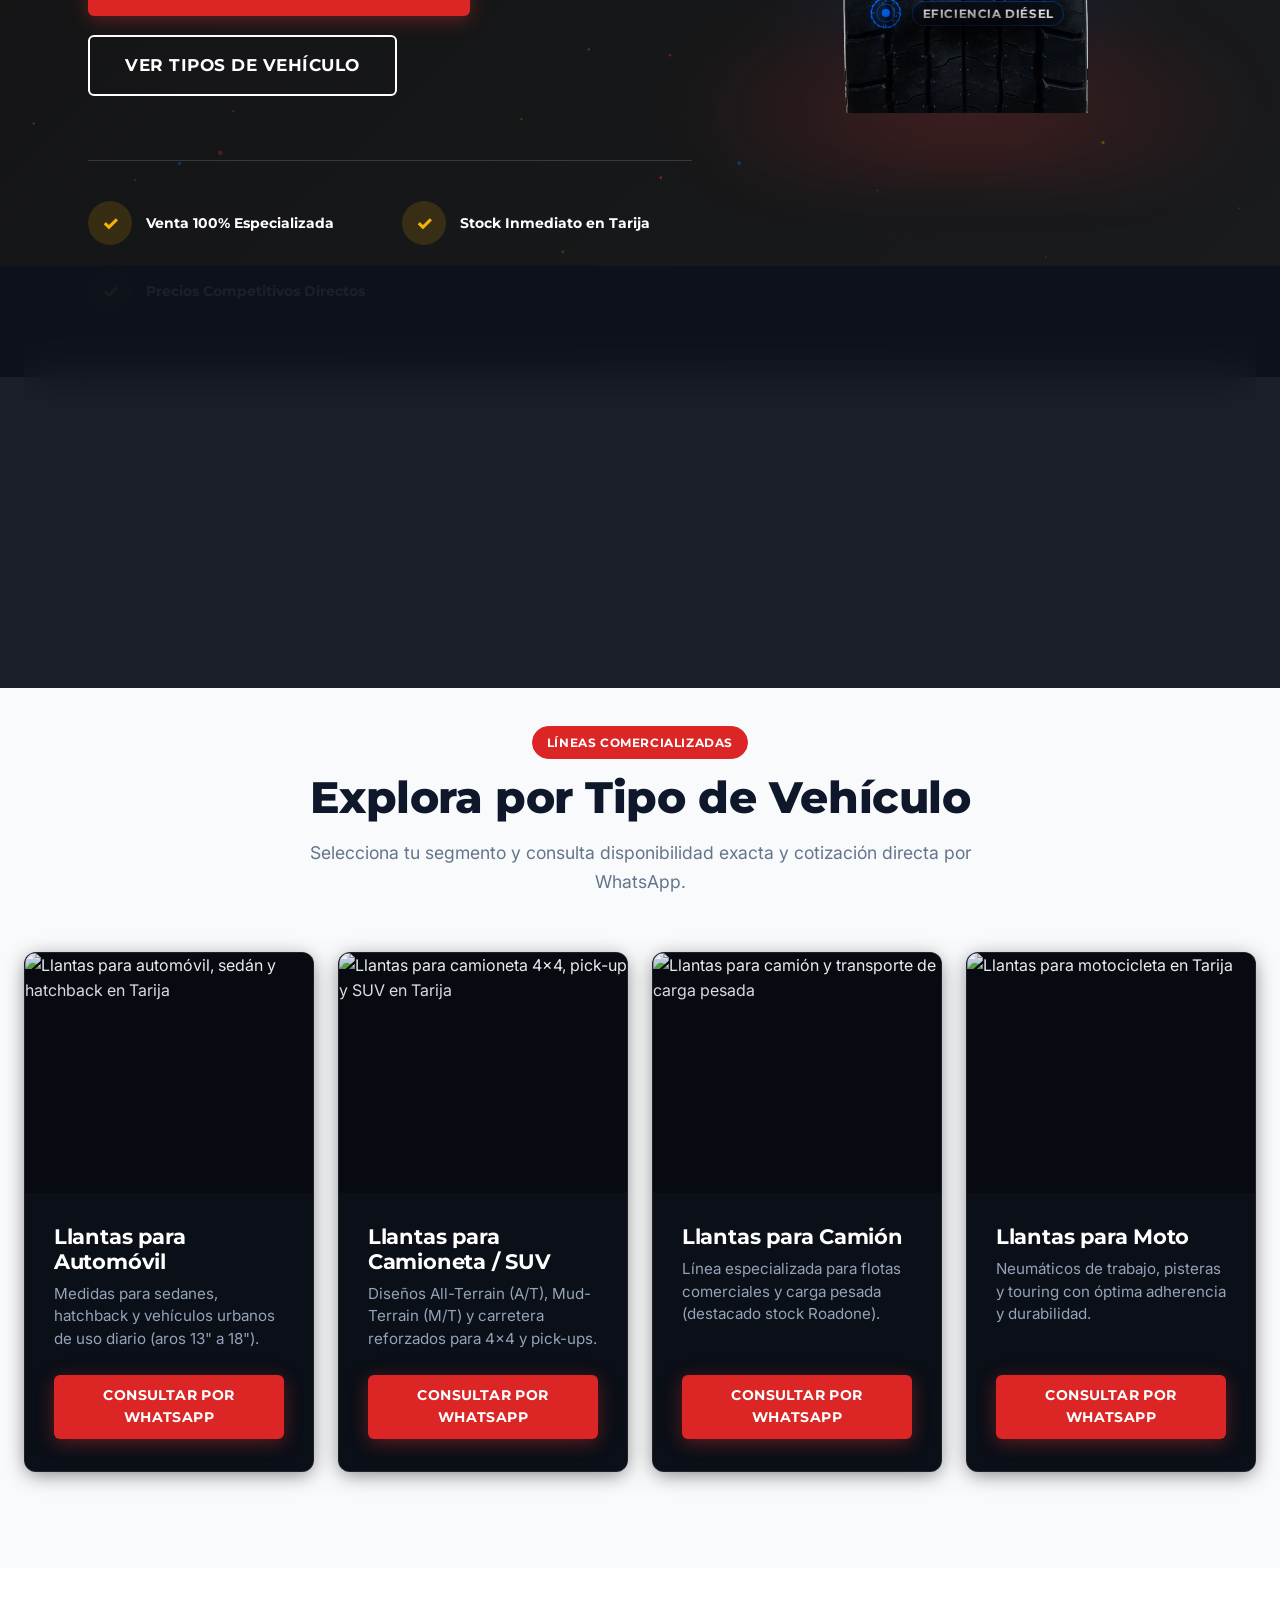
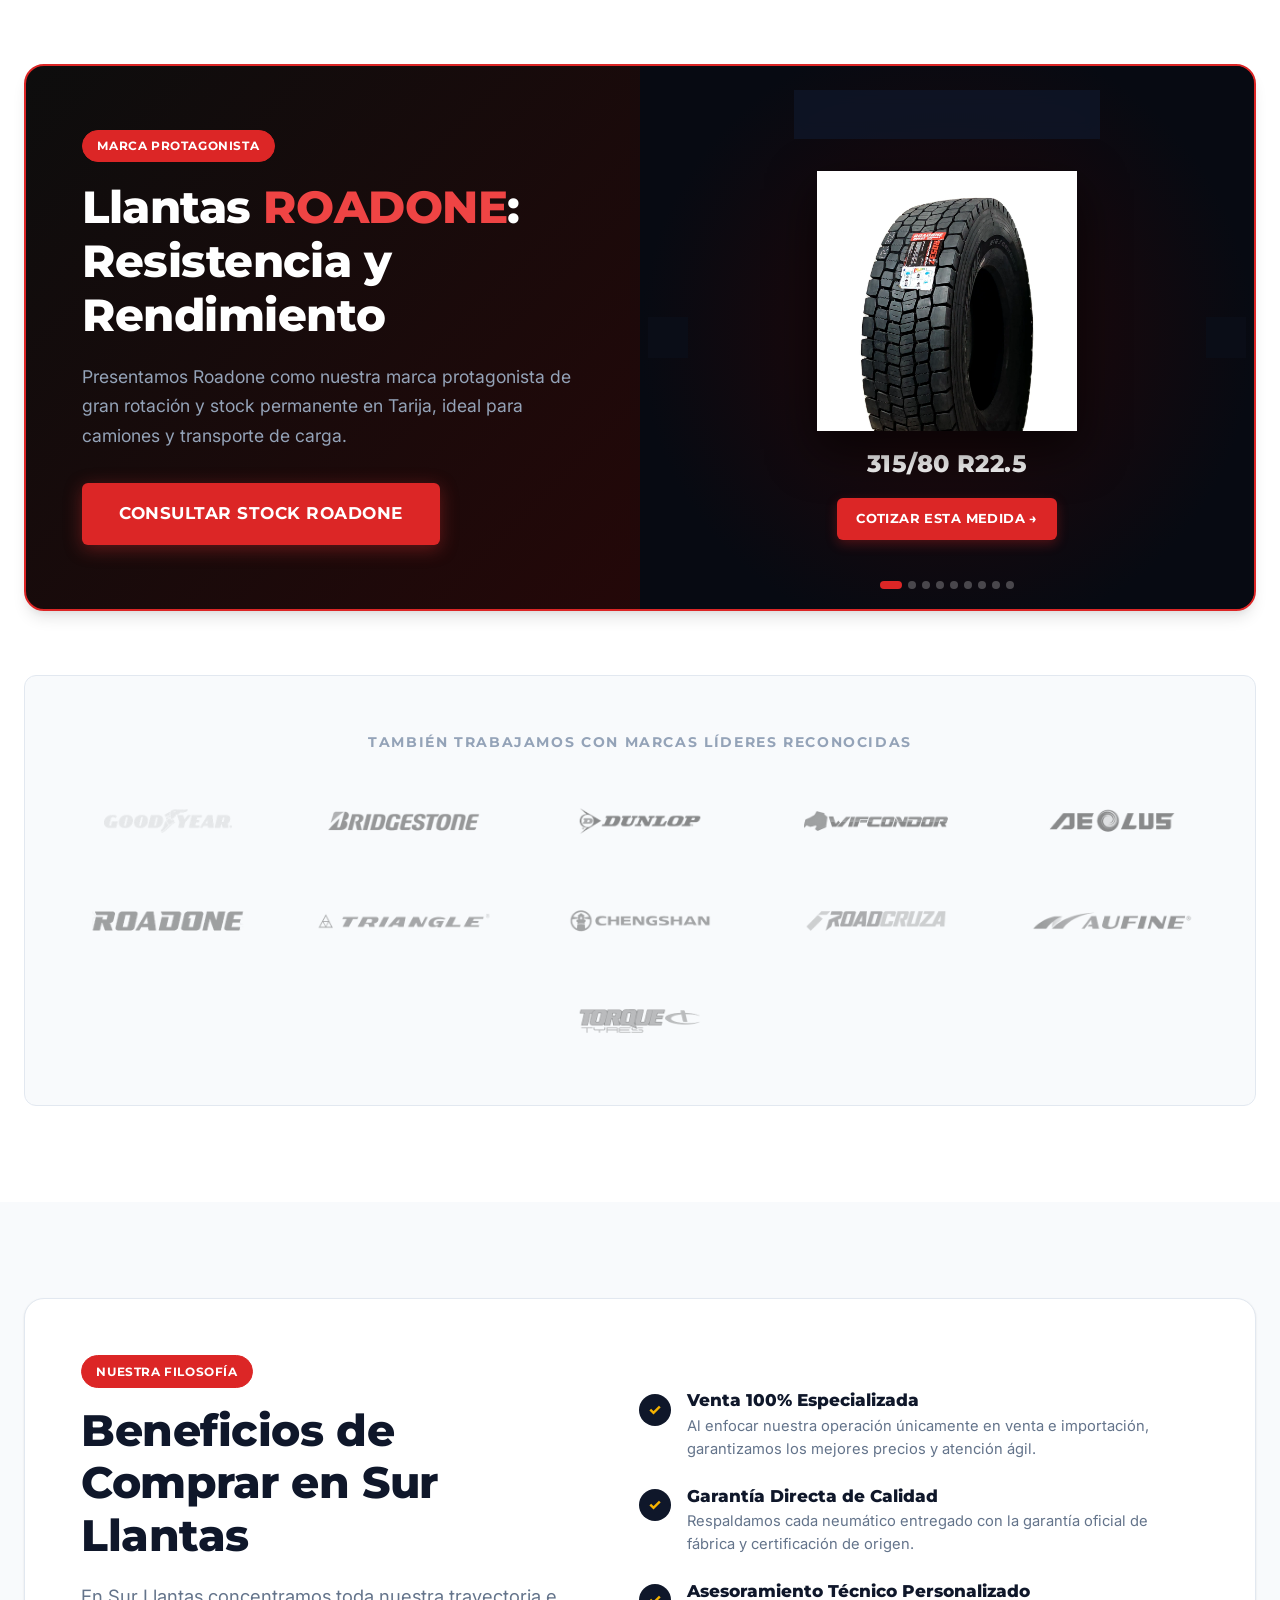
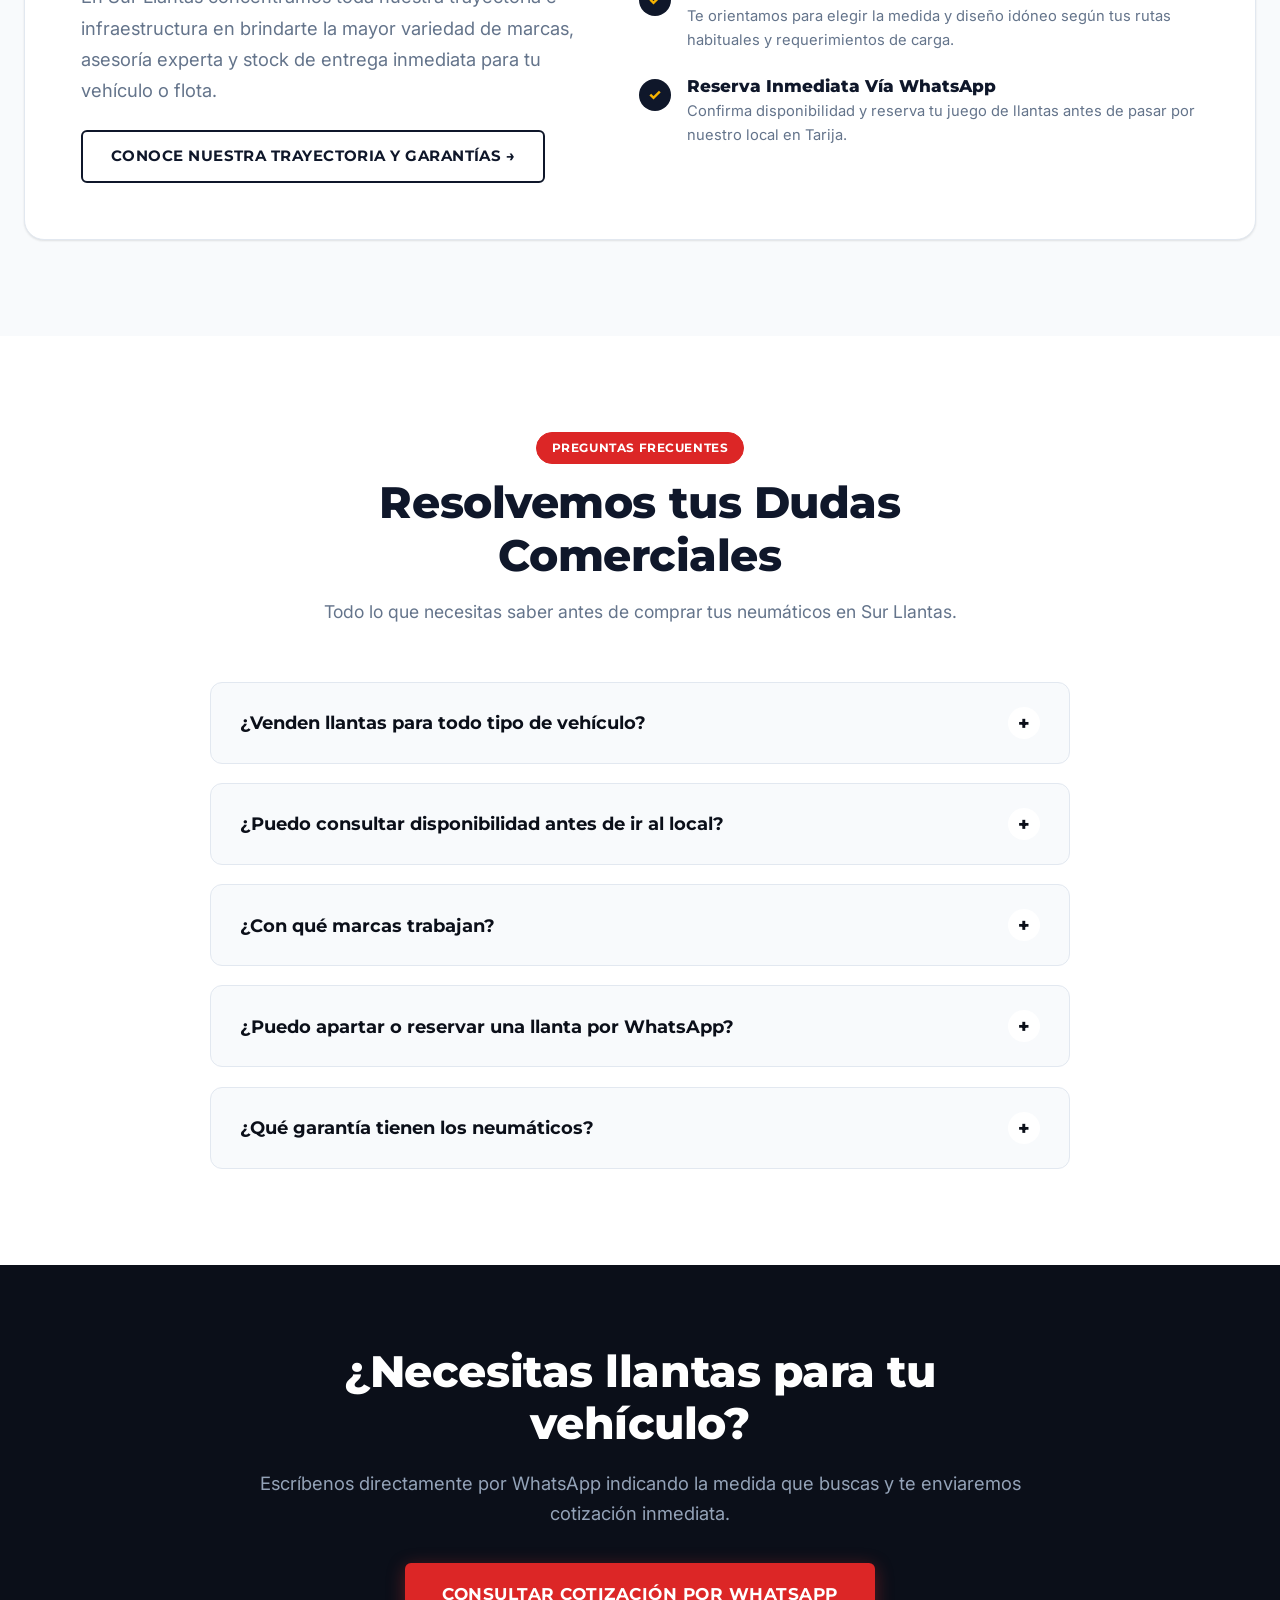
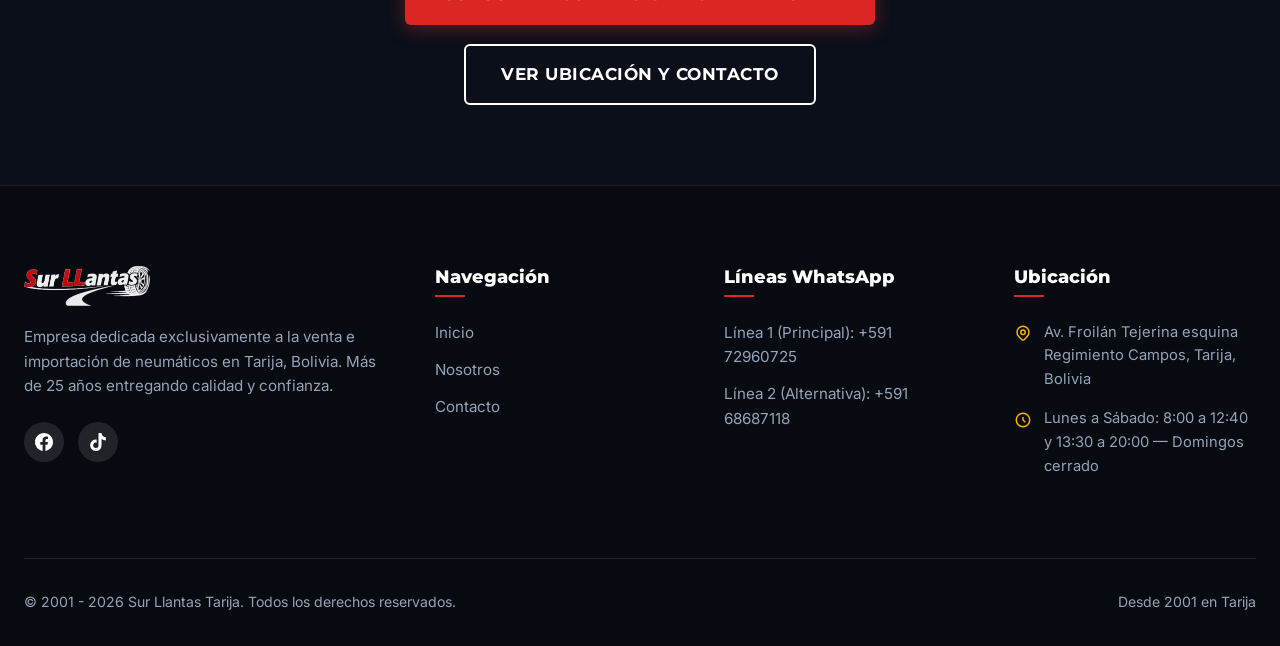
==== commit 94aed3fd: "fix(cache): bump styles.css to v3.2 across all pages to bust CDN cache" ====
--- a/web/index.html
+++ b/web/index.html
@@ -48,7 +48,7 @@
   <link href="https://fonts.googleapis.com/css2?family=Inter:wght@400;500;600;700&family=Montserrat:wght@700;800;900&display=swap" rel="stylesheet">
   
   <!-- CSS -->
-  <link rel="stylesheet" href="assets/css/styles.css?v=3.1">
+  <link rel="stylesheet" href="assets/css/styles.css?v=3.2">
   <style>
     .brand-logo-img { max-height: 54px !important; max-width: 180px !important; width: 100% !important; height: 54px !important; object-fit: contain; filter: grayscale(100%); opacity: 0.45; mix-blend-mode: multiply; }
     .brand-strip-grid { display: flex; flex-wrap: wrap; align-items: center; justify-content: center; gap: 2.75rem 3.5rem; max-width: 1240px; margin: 0 auto; }
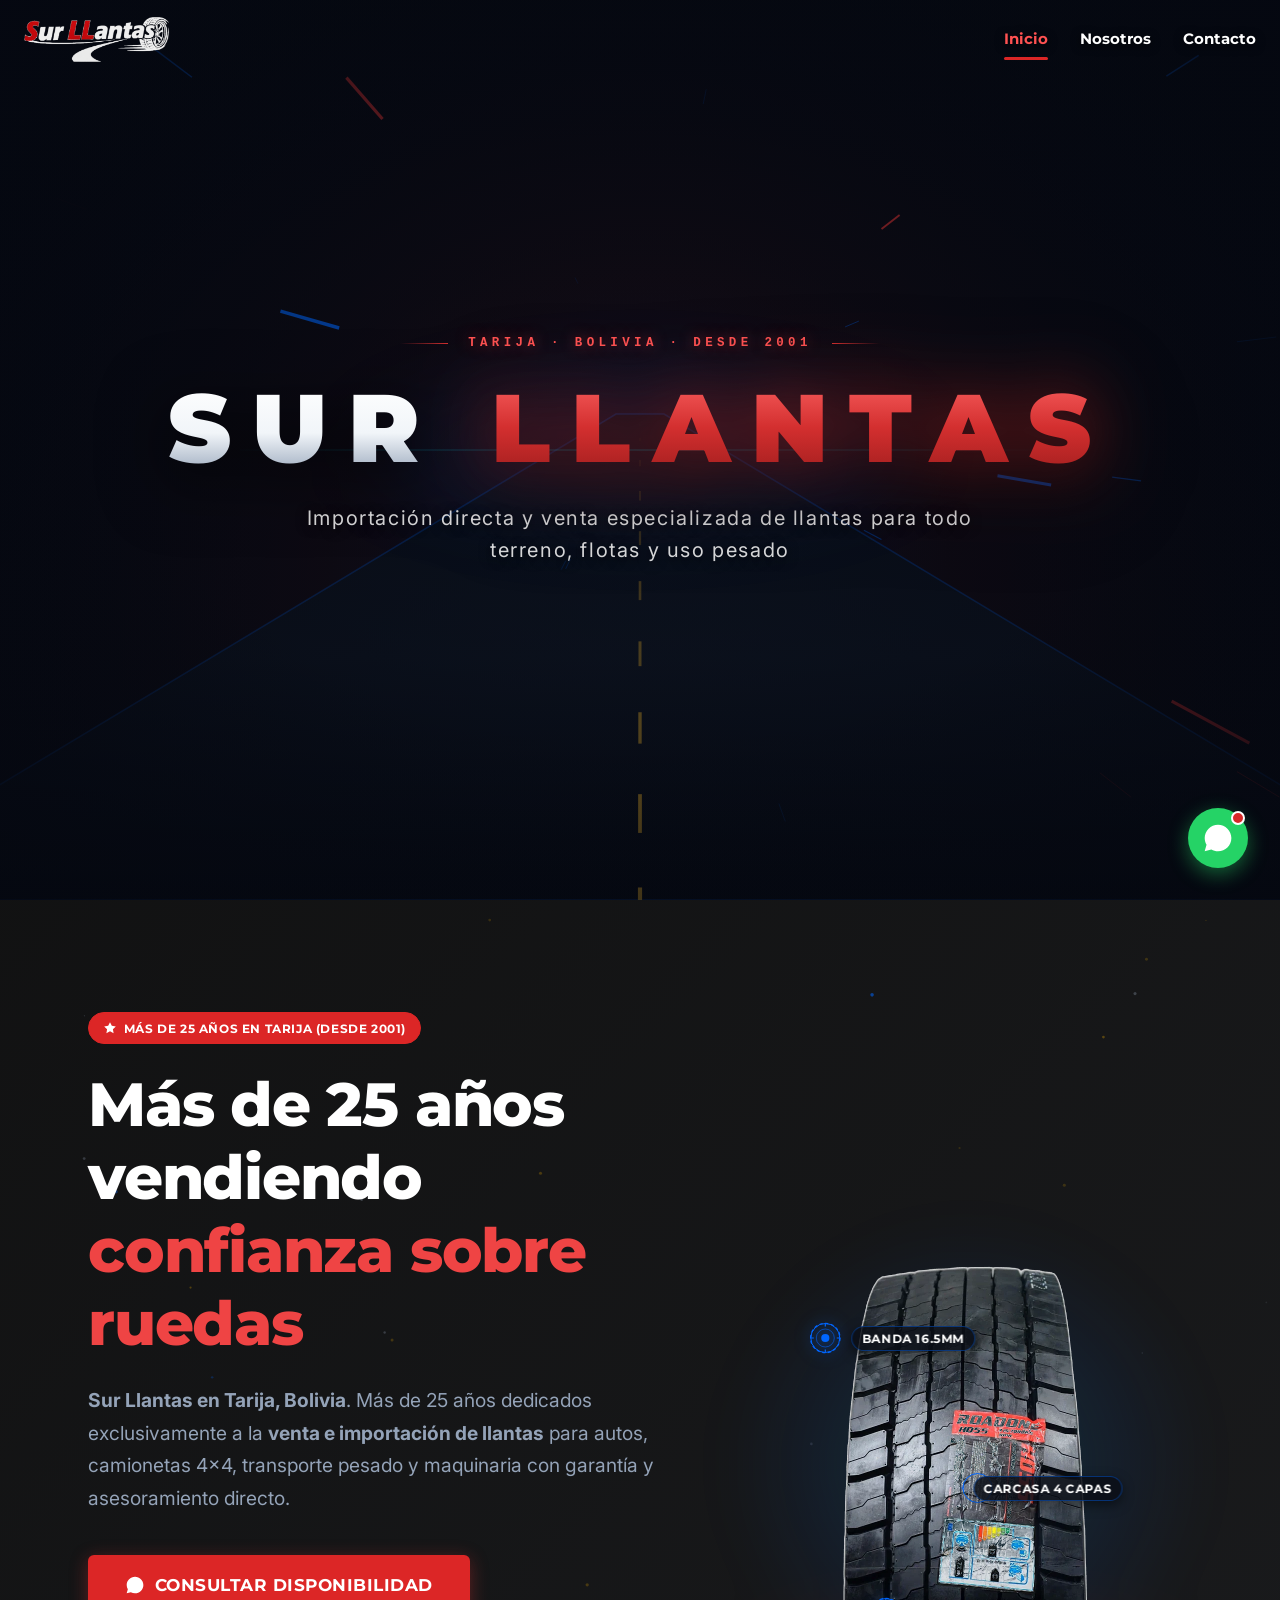
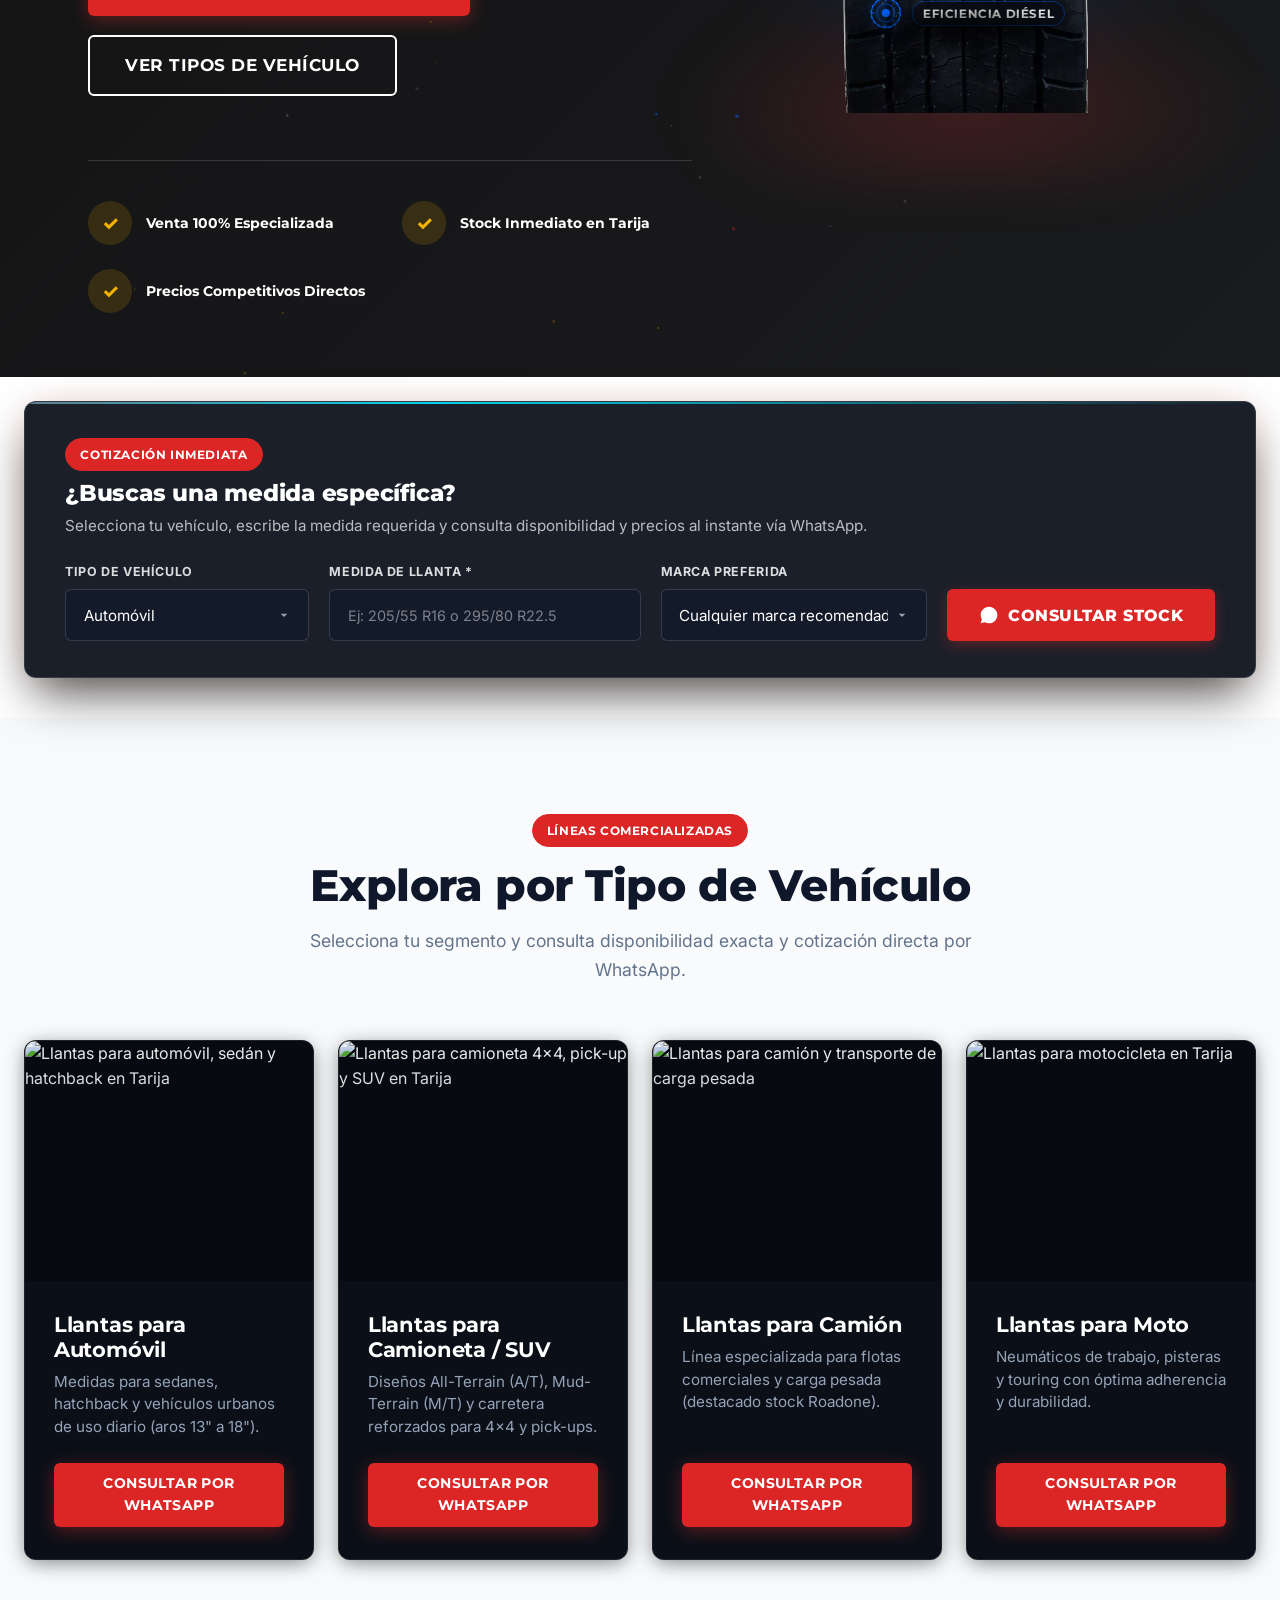
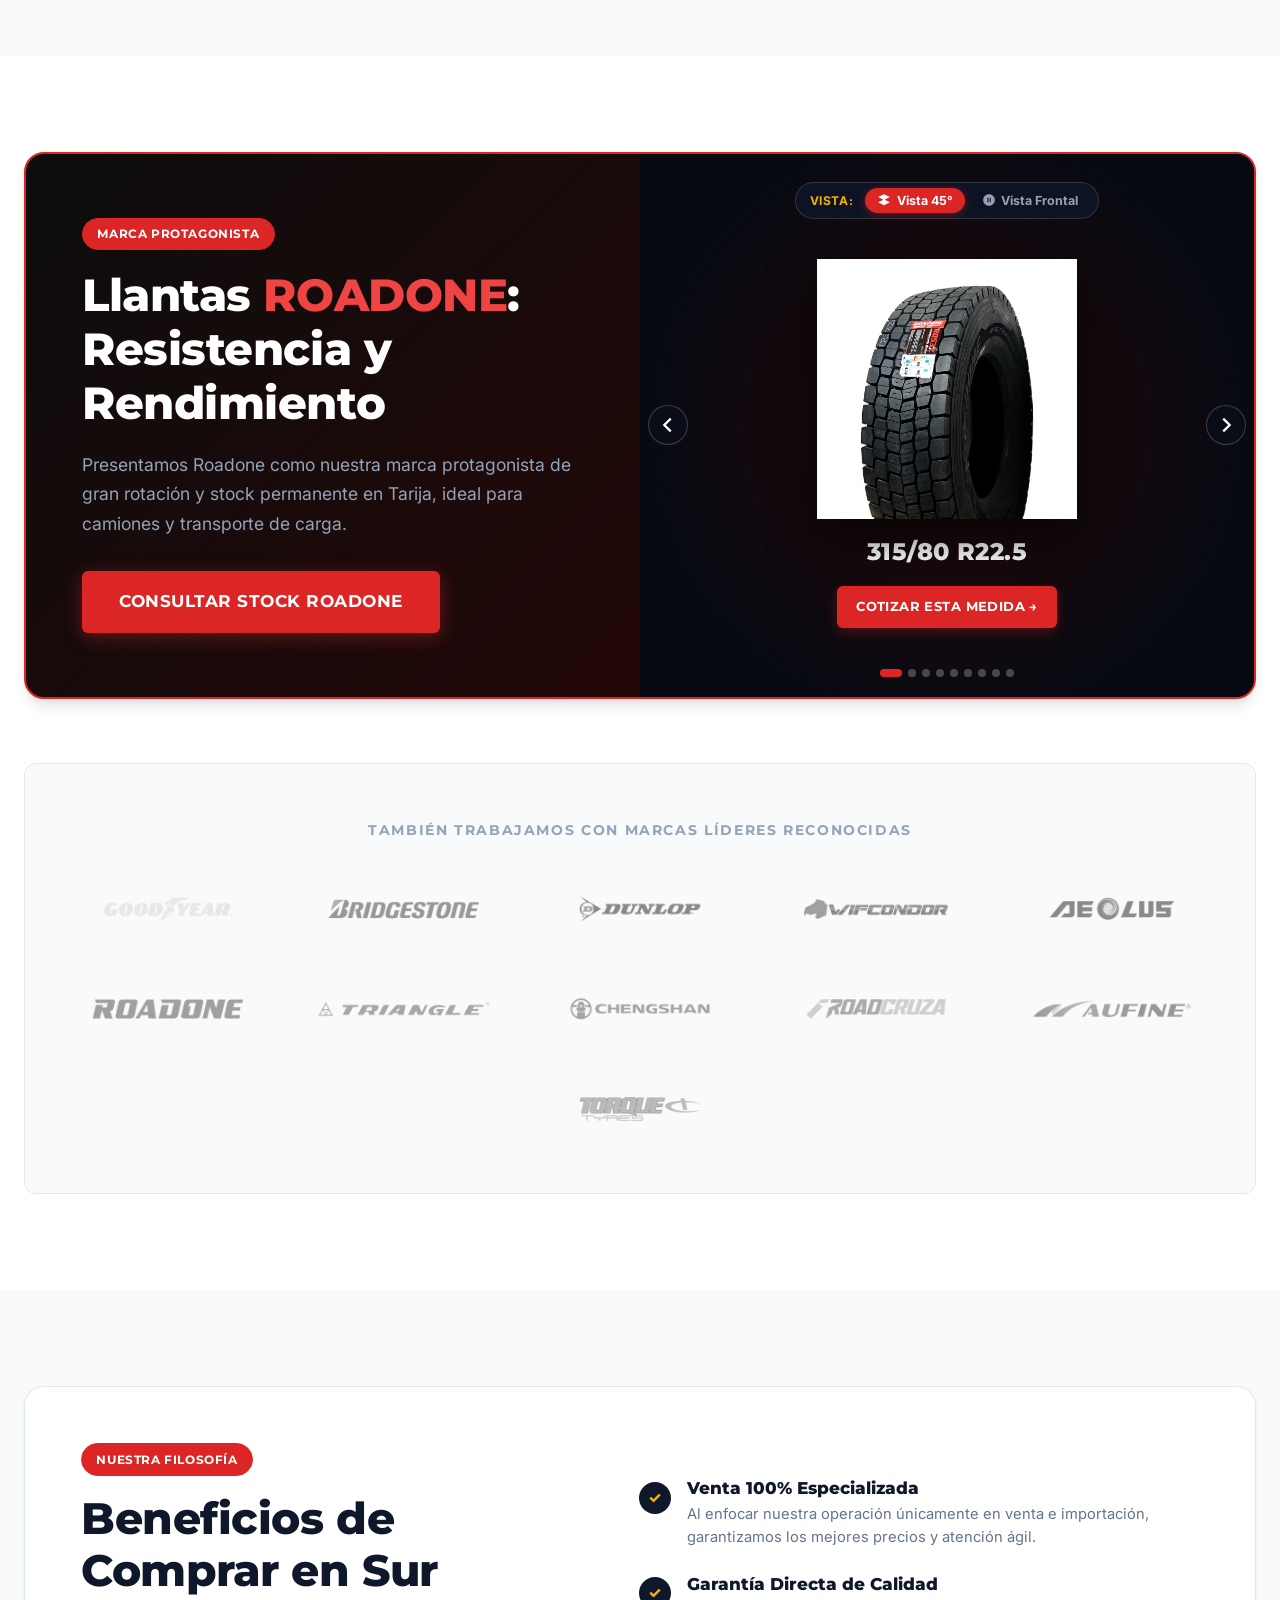
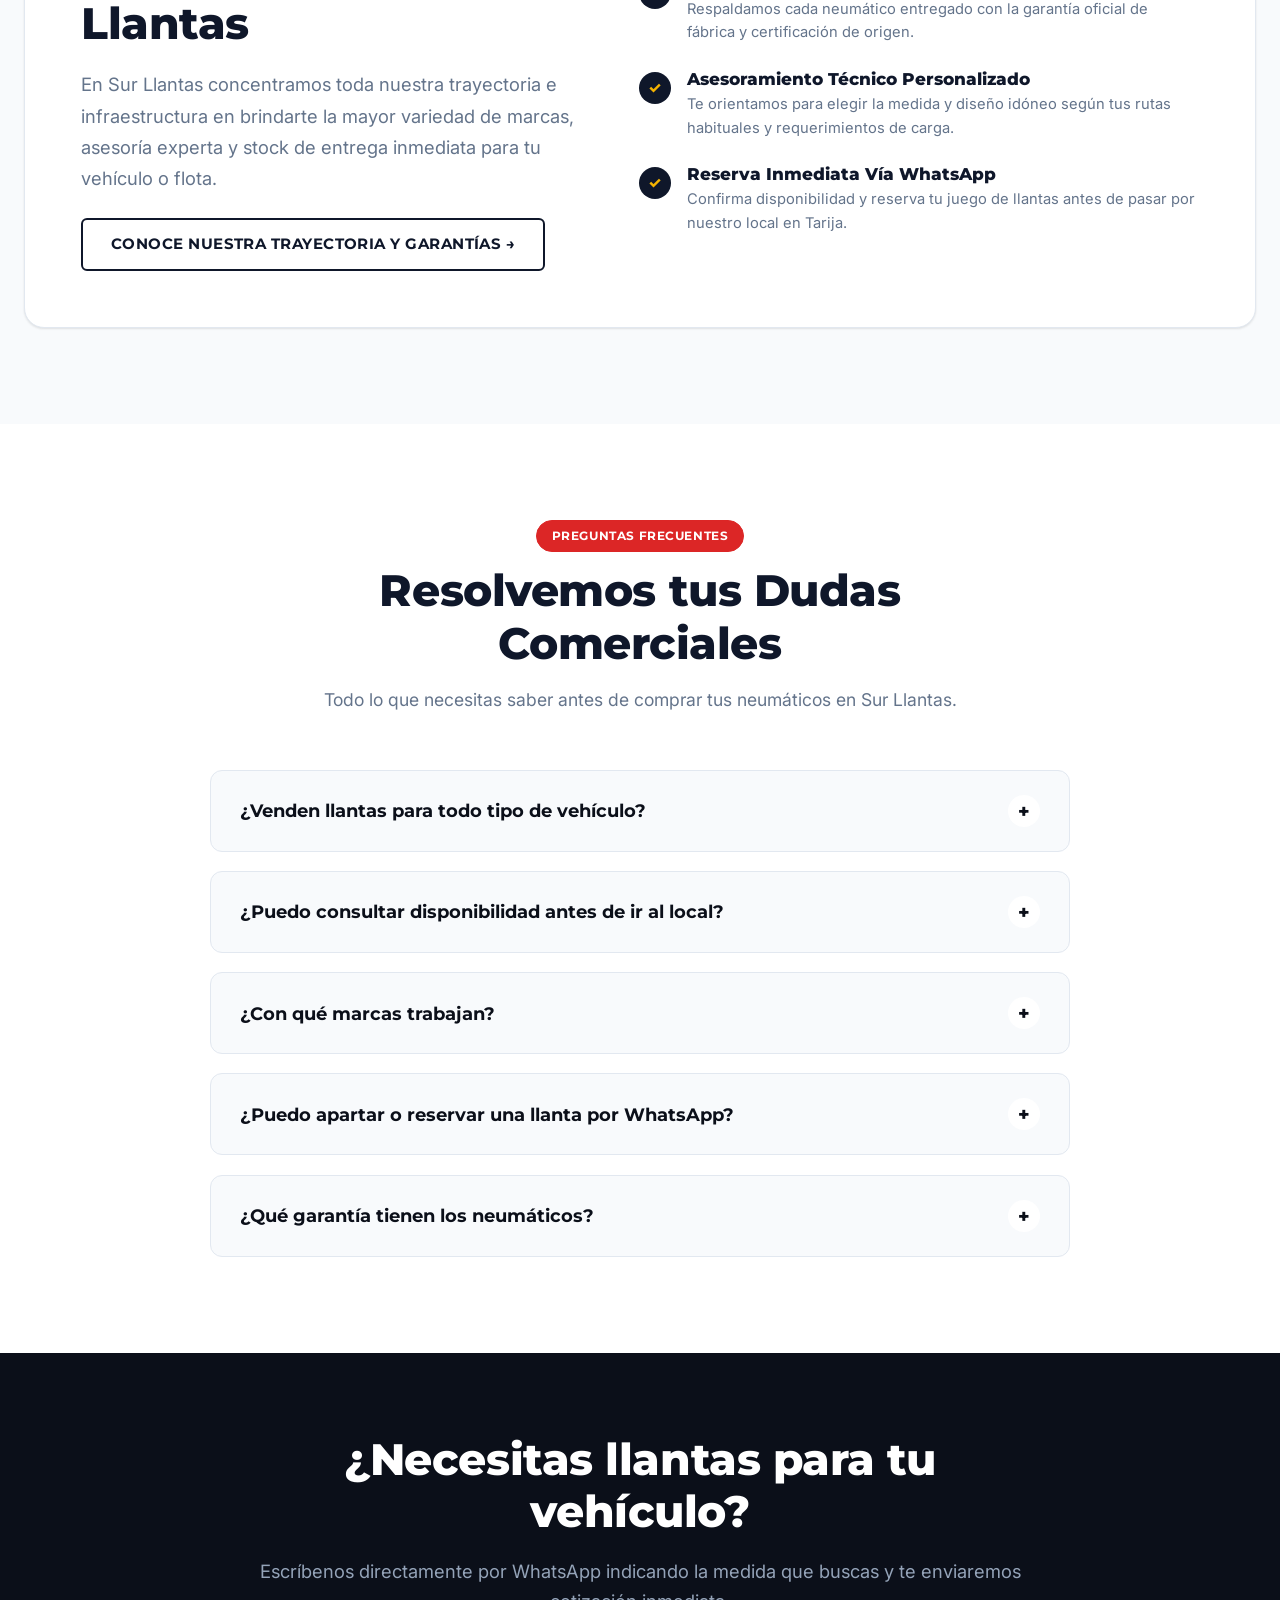
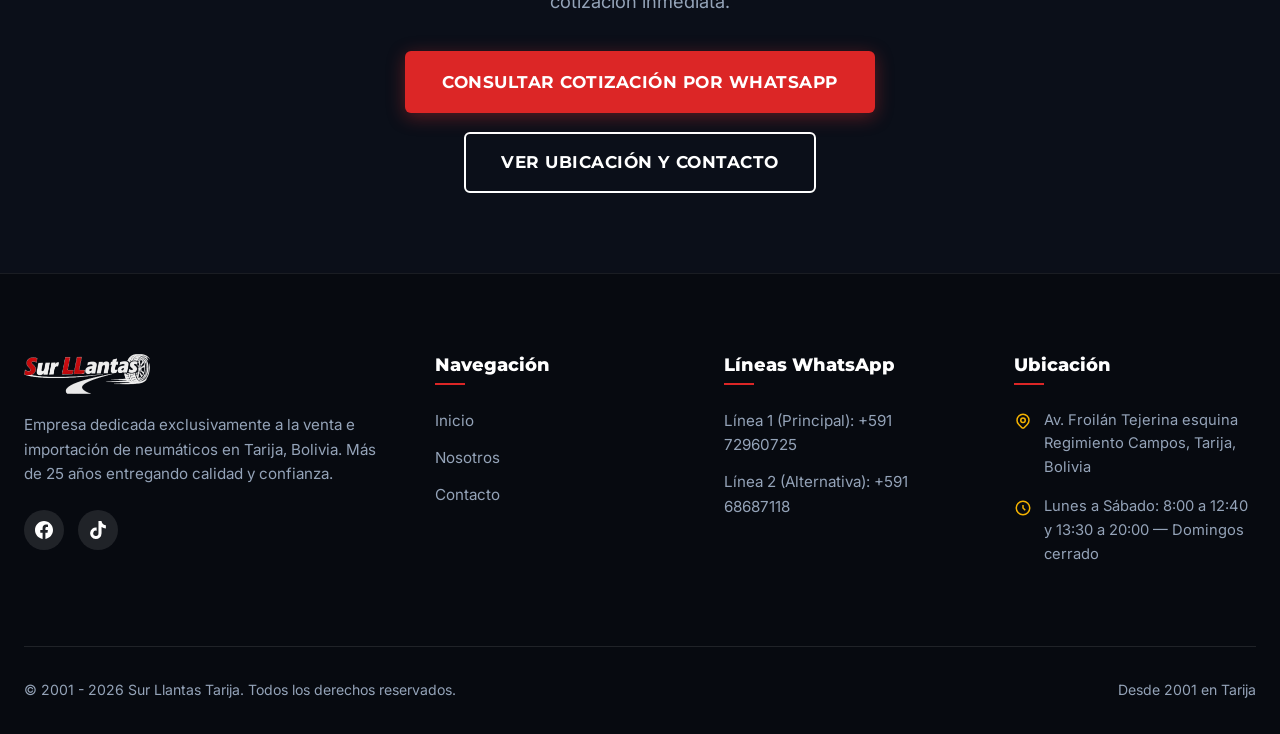
==== commit 40435d5f: "fix(layout): eliminate section overlap on scroll, add cinematic luxury page entrance animations and " ====
--- a/web/index.html
+++ b/web/index.html
@@ -48,7 +48,7 @@
   <link href="https://fonts.googleapis.com/css2?family=Inter:wght@400;500;600;700&family=Montserrat:wght@700;800;900&display=swap" rel="stylesheet">
   
   <!-- CSS -->
-  <link rel="stylesheet" href="assets/css/styles.css?v=3.2">
+  <link rel="stylesheet" href="assets/css/styles.css?v=3.3">
   <style>
     .brand-logo-img { max-height: 54px !important; max-width: 180px !important; width: 100% !important; height: 54px !important; object-fit: contain; filter: grayscale(100%); opacity: 0.45; mix-blend-mode: multiply; }
     .brand-strip-grid { display: flex; flex-wrap: wrap; align-items: center; justify-content: center; gap: 2.75rem 3.5rem; max-width: 1240px; margin: 0 auto; }
@@ -1064,6 +1064,6 @@
   <!-- GSAP 3.12.5 Core & ScrollTrigger Plugin (Feature F5) -->
   <script src="https://cdnjs.cloudflare.com/ajax/libs/gsap/3.12.5/gsap.min.js" integrity="sha512-7eHRwcbYkK4d9g/6tD/mhkf++eoTHwpNM9woBxtPUBWm67zeAfFC+HrdoE2GanKeocly/VxeLvIqwvCdk7qScg==" crossorigin="anonymous" referrerpolicy="no-referrer"></script>
   <script src="https://cdnjs.cloudflare.com/ajax/libs/gsap/3.12.5/ScrollTrigger.min.js" integrity="sha512-onMTRKJBKz8M1TnqqDuGBlowlH0ohFzMXYRNebz+yOcc5TQr/zAKsthzhuv0hiyUKEiQEQXEynnXCvNTOk50dg==" crossorigin="anonymous" referrerpolicy="no-referrer"></script>
-  <script src="assets/js/main.js?v=3.2"></script>
+  <script src="assets/js/main.js?v=3.3"></script>
 </body>
 </html>
--- a/web/assets/css/styles.css
+++ b/web/assets/css/styles.css
@@ -1248,8 +1248,8 @@
 .section-quote-bar {
   position: relative;
   z-index: 15;
-  margin-top: -3.5rem;
-  margin-bottom: 2rem;
+  margin-top: 1.5rem;
+  margin-bottom: 2.5rem;
   padding: 0;
 }
 
@@ -3351,10 +3351,64 @@
   z-index: -1;
 }
 
+/* --------------------------------------------------------------------------
+   0.1. LUXURY AUTOMOTIVE ENTRANCE ANIMATIONS (PAGE BOOT SEQUENCE)
+   -------------------------------------------------------------------------- */
+@keyframes eyebrowSlideDown {
+  0% {
+    opacity: 0;
+    transform: translateY(-16px);
+    letter-spacing: 0.45em;
+  }
+  100% {
+    opacity: 1;
+    transform: translateY(0);
+    letter-spacing: 0.35em;
+  }
+}
+
+@keyframes taglineReveal {
+  0% {
+    opacity: 0;
+    transform: translateY(28px) scale(0.95);
+    filter: blur(10px);
+  }
+  50% {
+    filter: blur(0px);
+  }
+  100% {
+    opacity: 1;
+    transform: translateY(0) scale(1.0);
+  }
+}
+
+@keyframes subFadeUp {
+  0% {
+    opacity: 0;
+    transform: translateY(16px);
+  }
+  100% {
+    opacity: 0.85;
+    transform: translateY(0);
+  }
+}
+
+@keyframes navbarEntrance {
+  0% {
+    opacity: 0;
+    transform: translateY(-100%);
+  }
+  100% {
+    opacity: 1;
+    transform: translateY(0);
+  }
+}
+
 .video-takeover__eyebrow {
   display: flex;
   align-items: center;
   gap: 1.25rem;
+  animation: eyebrowSlideDown 0.9s cubic-bezier(0.16, 1, 0.3, 1) 0.1s backwards;
 }
 
 .video-takeover__eyebrow-line {
@@ -3391,6 +3445,7 @@
   -webkit-background-clip: text;
   -webkit-text-fill-color: transparent;
   filter: drop-shadow(0 15px 35px rgba(0, 0, 0, 0.9));
+  animation: taglineReveal 1.1s cubic-bezier(0.16, 1, 0.3, 1) 0.25s backwards;
 }
 
 .video-takeover__tagline span {
@@ -3409,6 +3464,11 @@
   max-width: 680px;
   line-height: 1.6;
   text-shadow: 0 2px 12px rgba(0, 0, 0, 0.8);
+  animation: subFadeUp 1.0s cubic-bezier(0.16, 1, 0.3, 1) 0.45s backwards;
+}
+
+.navbar--over-video {
+  animation: navbarEntrance 0.75s cubic-bezier(0.16, 1, 0.3, 1) backwards;
 }
 
 .video-takeover__scroll-cue {
@@ -3526,4 +3586,12 @@
   .video-takeover {
     will-change: auto;
   }
-}
+  .video-takeover__eyebrow,
+  .video-takeover__tagline,
+  .video-takeover__sub,
+  .navbar--over-video {
+    animation: none !important;
+    opacity: 1 !important;
+    transform: none !important;
+  }
+}
